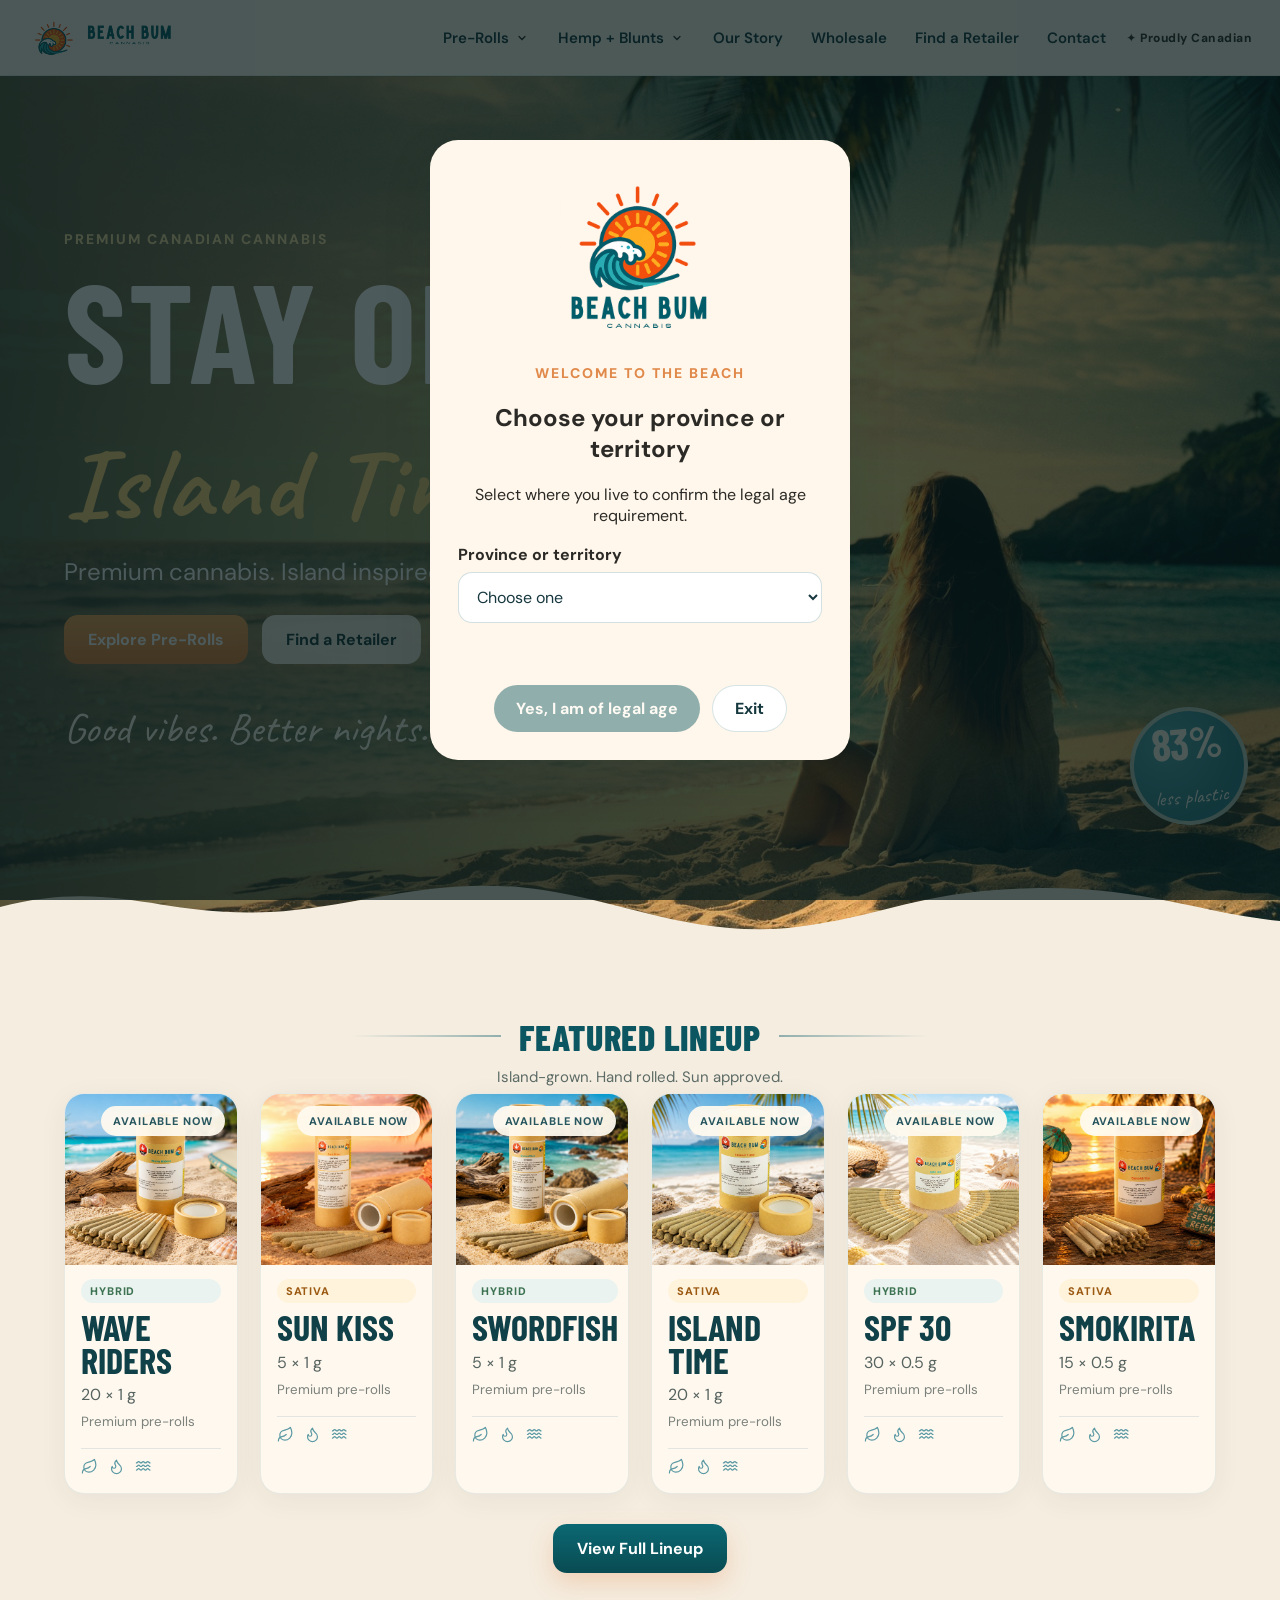
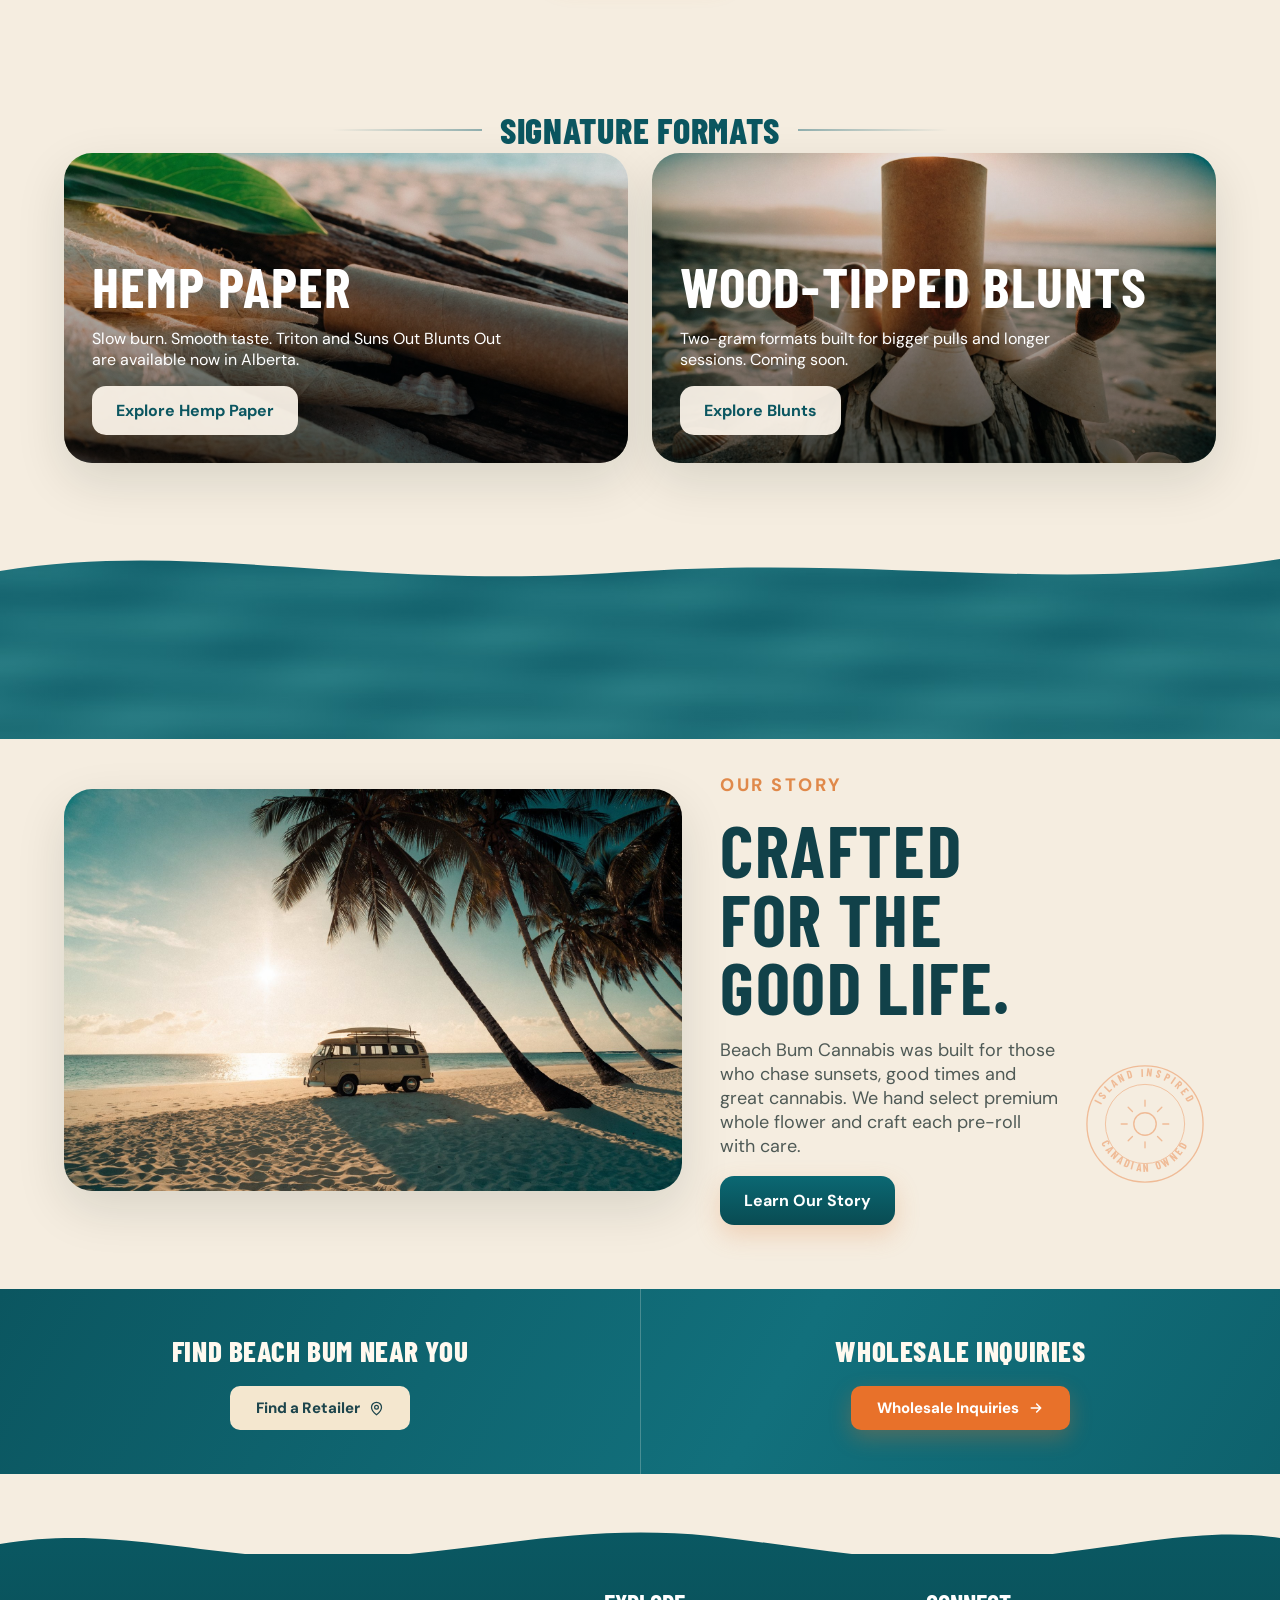
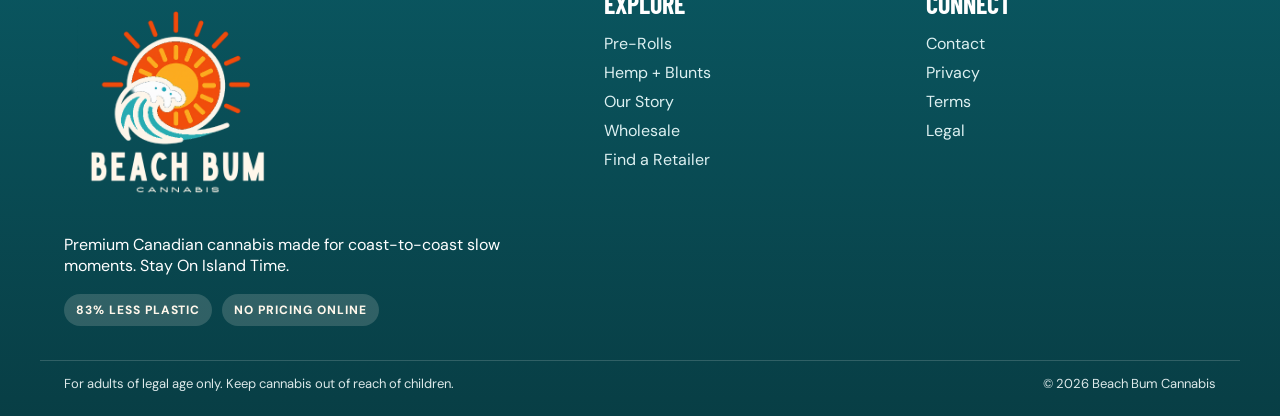
==== index.html @ 2208212b "Add files via upload" ====
<!doctype html><html lang="en"><head><title>Beach Bum Cannabis | Stay On Island Time</title><meta name="description" content="Beach Bum Cannabis — premium Canadian pre-rolls available in Alberta, with Saskatchewan and Manitoba coming soon."><meta charset="utf-8"><meta name="viewport" content="width=device-width, initial-scale=1"><meta name="theme-color" content="#0B5660"><link rel="preconnect" href="https://fonts.googleapis.com"><link rel="preconnect" href="https://fonts.gstatic.com" crossorigin><link href="https://fonts.googleapis.com/css2?family=Barlow+Condensed:wght@600;700;800&family=DM+Sans:wght@400;500;700&family=Caveat:wght@600;700&display=swap" rel="stylesheet"><link rel="stylesheet" href="assets/styles.css"><script defer src="assets/site.js"></script></head><body class="home"><div class="age-gate" hidden role="dialog" aria-modal="true" aria-labelledby="age-title">
  <div class="age-card">
    <img src="assets/images/logo.png" alt="Beach Bum Cannabis">
    <p class="eyebrow orange">Welcome to the beach</p>
    <h2 id="age-title">Choose your province or territory</h2>
    <p id="age-support">Select where you live to confirm the legal age requirement.</p>
    <label class="age-select-label" for="age-province">Province or territory</label>
    <select id="age-province" class="age-select">
      <option value="">Choose one</option>
      <option>Alberta</option><option>British Columbia</option><option>Manitoba</option><option>New Brunswick</option><option>Newfoundland and Labrador</option><option>Northwest Territories</option><option>Nova Scotia</option><option>Nunavut</option><option>Ontario</option><option>Prince Edward Island</option><option>Quebec</option><option>Saskatchewan</option><option>Yukon</option>
    </select>
    <p class="age-minimum" id="age-minimum" aria-live="polite"></p>
    <div class="age-actions"><button id="age-confirm" disabled>Yes, I am of legal age</button><button class="ghost" data-age-exit>Exit</button></div>
  </div>
</div><header class="site-header">
  <a class="brand" href="index.html" aria-label="Beach Bum Cannabis home"><img src="assets/images/logo-horizontal.png" alt="Beach Bum Cannabis"></a>
  <nav id="site-nav"><div class="nav-item"><a href="products.html">Pre-Rolls</a><button class="nav-caret" type="button" aria-label="Show pre-roll categories" aria-expanded="false"><svg viewBox="0 0 24 24" fill="none" stroke="currentColor" stroke-width="2.6" stroke-linecap="round" aria-hidden="true"><path d="M6 9l6 6 6-6"/></svg></button><div class="subnav"><a href="products.html">All Pre-Rolls</a><a href="products.html?filter=sativa">Sativa</a><a href="products.html?filter=indica">Indica</a><a href="products.html?filter=hybrid">Hybrid</a></div></div><div class="nav-item"><a href="formats.html">Hemp + Blunts</a><button class="nav-caret" type="button" aria-label="Show format types" aria-expanded="false"><svg viewBox="0 0 24 24" fill="none" stroke="currentColor" stroke-width="2.6" stroke-linecap="round" aria-hidden="true"><path d="M6 9l6 6 6-6"/></svg></button><div class="subnav"><a href="formats.html#hemp-paper">Hemp Paper<small>Slow, even burn</small></a><a href="formats.html#wood-tip">Blunts &amp; Wood-Tipped<small>2 g formats</small></a></div></div><a href="about.html">Our Story</a><a href="wholesale.html">Wholesale</a><a href="retailers.html">Find a Retailer</a><a href="contact.html">Contact</a></nav>
  <span class="header-proud">✦ Proudly Canadian</span><button class="menu" aria-label="Open menu" aria-expanded="false">Menu</button>
</header><main><svg width="0" height="0" style="position:absolute" aria-hidden="true" focusable="false"><defs><symbol id="i-leaf" viewBox="0 0 24 24" fill="none" stroke="currentColor" stroke-width="1.7" stroke-linecap="round" stroke-linejoin="round"><path d="M11 20A7 7 0 0 1 9.8 6.1C15.5 5 17 4.48 19 2c1 2 2 4.18 2 8 0 5.5-4.78 10-10 10Z"/><path d="M2 21c0-3 1.85-5.36 5.08-6C9.5 14.52 12 13 13 12"/></symbol><symbol id="i-flame" viewBox="0 0 24 24" fill="none" stroke="currentColor" stroke-width="1.7" stroke-linecap="round" stroke-linejoin="round"><path d="M8.5 14.5A2.5 2.5 0 0 0 11 12c0-1.38-.5-2-1-3-1.07-2.14-.22-4.05 2-6 .5 2.5 2 4.9 4 6.5 2 1.6 3 3.5 3 5.5a7 7 0 1 1-14 0c0-1.15.43-2.29 1-3a2.5 2.5 0 0 0 2.5 2.5Z"/></symbol><symbol id="i-wave" viewBox="0 0 24 24" fill="none" stroke="currentColor" stroke-width="1.7" stroke-linecap="round" stroke-linejoin="round"><path d="M2 12c1.6 0 1.6-2 3.2-2s1.6 2 3.2 2 1.6-2 3.2-2 1.6 2 3.2 2 1.6-2 3.2-2 1.6 2 3.2 2"/><path d="M2 17c1.6 0 1.6-2 3.2-2s1.6 2 3.2 2 1.6-2 3.2-2 1.6 2 3.2 2 1.6-2 3.2-2 1.6 2 3.2 2"/><path d="M2 7c1.6 0 1.6-2 3.2-2s1.6 2 3.2 2 1.6-2 3.2-2 1.6 2 3.2 2 1.6-2 3.2-2 1.6 2 3.2 2"/></symbol><symbol id="i-pin" viewBox="0 0 24 24" fill="none" stroke="currentColor" stroke-width="2" stroke-linecap="round" stroke-linejoin="round"><path d="M20 10c0 6-8 12-8 12s-8-6-8-12a8 8 0 0 1 16 0Z"/><circle cx="12" cy="10" r="3"/></symbol><symbol id="i-arrow" viewBox="0 0 24 24" fill="none" stroke="currentColor" stroke-width="2.4" stroke-linecap="round" stroke-linejoin="round"><path d="M5 12h14M13 6l6 6-6 6"/></symbol><symbol id="i-alberta" viewBox="0 0 24 24" fill="none" stroke="currentColor" stroke-width="1.7" stroke-linejoin="round"><path d="M7.4 2.6h9.2v18.8H5.4V6.8z"/></symbol></defs></svg>
<section class="hero exact-hero"><div class="hero-media"><img src="assets/images/hero-beach.jpg" alt="Beach Bum Cannabis — golden hour on the coast" width="2200" height="1257"><video class="hero-video" playsinline muted loop preload="auto" poster="assets/images/hero-beach.jpg" aria-hidden="true" tabindex="-1"><source src="assets/video/hero-loop.mp4" type="video/mp4"></video><div class="wave-motion"></div></div><div class="hero-overlay"></div><div class="hero-content reveal"><p class="eyebrow">Premium Canadian Cannabis</p><h1>STAY ON<br><span>Island Time</span></h1><p class="hero-sub">Premium cannabis. Island inspired.</p><div class="hero-actions"><a class="button" href="products.html">Explore Pre-Rolls</a><a class="button ghost-light" href="retailers.html">Find a Retailer</a></div><p class="hero-script">Good vibes. Better nights.</p></div><div class="sticker-badge hero-badge"><strong>83%</strong><span>less plastic</span></div><div class="wave-divider"></div></section>

<section class="rule-head reveal"><div class="rule-line"><h2>Featured Lineup</h2></div><p>Island-grown. Hand rolled. Sun approved.</p></section>
<section class="showcase-grid six-up"><article class="product-card reveal" data-type="hybrid" data-status="live" data-series="pre-rolls"><a href="product.html?id=wave-riders"><div class="card-image"><img src="assets/images/wave-riders.jpg" alt="Wave Riders Beach Bum Cannabis" loading="lazy" width="1200" height="900"><span class="status-chip live">Available now</span></div><div class="card-copy"><span class="type hybrid">Hybrid</span><h3>Wave Riders</h3><p>20 × 1 g</p><small>Premium pre-rolls</small><div class="picons" aria-hidden="true"><svg><use href="#i-leaf"/></svg><svg><use href="#i-flame"/></svg><svg><use href="#i-wave"/></svg></div></div></a></article><article class="product-card reveal" data-type="sativa" data-status="live" data-series="pre-rolls"><a href="product.html?id=sun-kiss"><div class="card-image"><img src="assets/images/sun-kiss.jpg" alt="Sun Kiss Beach Bum Cannabis" loading="lazy" width="1200" height="900"><span class="status-chip live">Available now</span></div><div class="card-copy"><span class="type sativa">Sativa</span><h3>Sun Kiss</h3><p>5 × 1 g</p><small>Premium pre-rolls</small><div class="picons" aria-hidden="true"><svg><use href="#i-leaf"/></svg><svg><use href="#i-flame"/></svg><svg><use href="#i-wave"/></svg></div></div></a></article><article class="product-card reveal" data-type="hybrid" data-status="live" data-series="pre-rolls"><a href="product.html?id=swordfish"><div class="card-image"><img src="assets/images/swordfish.jpg" alt="Swordfish Beach Bum Cannabis" loading="lazy" width="1200" height="900"><span class="status-chip live">Available now</span></div><div class="card-copy"><span class="type hybrid">Hybrid</span><h3>Swordfish</h3><p>5 × 1 g</p><small>Premium pre-rolls</small><div class="picons" aria-hidden="true"><svg><use href="#i-leaf"/></svg><svg><use href="#i-flame"/></svg><svg><use href="#i-wave"/></svg></div></div></a></article><article class="product-card reveal" data-type="sativa" data-status="live" data-series="pre-rolls"><a href="product.html?id=island-time"><div class="card-image"><img src="assets/images/island-time.jpg" alt="Island Time Beach Bum Cannabis" loading="lazy" width="1200" height="900"><span class="status-chip live">Available now</span></div><div class="card-copy"><span class="type sativa">Sativa</span><h3>Island Time</h3><p>20 × 1 g</p><small>Premium pre-rolls</small><div class="picons" aria-hidden="true"><svg><use href="#i-leaf"/></svg><svg><use href="#i-flame"/></svg><svg><use href="#i-wave"/></svg></div></div></a></article><article class="product-card reveal" data-type="hybrid" data-status="live" data-series="pre-rolls"><a href="product.html?id=spf-30"><div class="card-image"><img src="assets/images/spf-30.jpg" alt="SPF 30 Beach Bum Cannabis" loading="lazy" width="1200" height="900"><span class="status-chip live">Available now</span></div><div class="card-copy"><span class="type hybrid">Hybrid</span><h3>SPF 30</h3><p>30 × 0.5 g</p><small>Premium pre-rolls</small><div class="picons" aria-hidden="true"><svg><use href="#i-leaf"/></svg><svg><use href="#i-flame"/></svg><svg><use href="#i-wave"/></svg></div></div></a></article><article class="product-card reveal" data-type="sativa" data-status="live" data-series="pre-rolls"><a href="product.html?id=smokirita"><div class="card-image"><img src="assets/images/smokirita.jpg" alt="Smokirita Beach Bum Cannabis" loading="lazy" width="1200" height="900"><span class="status-chip live">Available now</span></div><div class="card-copy"><span class="type sativa">Sativa</span><h3>Smokirita</h3><p>15 × 0.5 g</p><small>Premium pre-rolls</small><div class="picons" aria-hidden="true"><svg><use href="#i-leaf"/></svg><svg><use href="#i-flame"/></svg><svg><use href="#i-wave"/></svg></div></div></a></article></section><div class="center-cta reveal"><a class="button dark" href="products.html">View Full Lineup</a></div>
<section class="section formats-overview reveal"><div class="rule-head reveal"><div class="rule-line"><h2>Signature Formats</h2></div></div><div class="format-grid"><article class="format-panel water"><div class="panel-copy"><h3>Hemp Paper</h3><p>Slow burn. Smooth taste. Triton and Suns Out Blunts Out are available now in Alberta.</p><a class="button alt" href="formats.html#hemp-paper">Explore Hemp Paper</a></div></article><article class="format-panel sunset"><div class="panel-copy"><h3>Wood-Tipped Blunts</h3><p>Two-gram formats built for bigger pulls and longer sessions. Coming soon.</p><a class="button alt" href="formats.html#wood-tip">Explore Blunts</a></div></article></div></section>
<section class="availability-strip"><div class="inner reveal"><div><span class="aicon"><svg><use href="#i-alberta"/></svg></span><div><small>Now available in</small><h3>Alberta</h3><p>Find us at licensed retailers across the province.</p></div></div><div><span class="aicon"><svg><use href="#i-leaf"/></svg></span><div><small>Coming soon to</small><h3>Saskatchewan</h3><p>Good things are on the horizon.</p></div></div><div><span class="aicon"><svg><use href="#i-leaf"/></svg></span><div><small>Coming soon to</small><h3>Manitoba</h3><p>Good things are on the horizon.</p></div></div></div></section>
<section class="story-split reveal"><div class="story-image"><img src="assets/images/story-van.jpg" alt="Beach Bum camper van parked on the sand" loading="lazy" width="1800" height="1170"></div><div class="story-copy"><p class="eyebrow orange">Our Story</p><h2>Crafted for the good life.</h2><p>Beach Bum Cannabis was built for those who chase sunsets, good times and great cannabis. We hand select premium whole flower and craft each pre-roll with care.</p><div class="seal" aria-hidden="true"><svg viewBox="0 0 200 200" xmlns="http://www.w3.org/2000/svg" fill="none"><defs><path id="sealTop" d="M100,100 m-72,0 a72,72 0 0,1 144,0"/><path id="sealBot" d="M100,100 m-72,0 a72,72 0 0,0 144,0"/></defs><circle cx="100" cy="100" r="88" stroke="#e8712a" stroke-width="2"/><circle cx="100" cy="100" r="60" stroke="#e8712a" stroke-width="1.3"/><text fill="#e8712a" font-family="Barlow Condensed, sans-serif" font-size="17" font-weight="700" letter-spacing="4.2"><textPath href="#sealTop" startOffset="50%" text-anchor="middle">ISLAND INSPIRED</textPath></text><text fill="#e8712a" font-family="Barlow Condensed, sans-serif" font-size="17" font-weight="700" letter-spacing="4.2"><textPath href="#sealBot" startOffset="50%" text-anchor="middle">CANADIAN OWNED</textPath></text><g transform="translate(100,100)" stroke="#e8712a" stroke-width="2.1" stroke-linecap="round"><circle r="17" fill="none"/><path d="M-27,0 h-9 M27,0 h9 M0,-27 v-9 M0,27 v9 M-19,-19 l-6.5,-6.5 M19,19 l6.5,6.5 M19,-19 l6.5,-6.5 M-19,19 l-6.5,6.5"/></g></svg></div><a class="button dark" href="about.html">Learn Our Story</a></div></section>
<section class="cta-band reveal"><div><h2>Find Beach Bum Near You</h2><a class="btn-cream" href="retailers.html">Find a Retailer <svg width="15" height="15" aria-hidden="true"><use href="#i-pin"/></svg></a></div><div><h2>Wholesale Inquiries</h2><a class="btn-orange" href="wholesale.html">Wholesale Inquiries <svg width="16" height="16" aria-hidden="true"><use href="#i-arrow"/></svg></a></div></section>
</main><footer><div class="footer-wave"></div><div class="footer-inner"><div class="footer-brand"><img src="assets/images/logo-light.png" alt="Beach Bum Cannabis"><p>Premium Canadian cannabis made for coast-to-coast slow moments. Stay On Island Time.</p><div class="mini-badges"><span class="mini-badge">83% less plastic</span><span class="mini-badge">No pricing online</span></div></div><div><h4>Explore</h4><a href="products.html">Pre-Rolls</a><a href="formats.html">Hemp + Blunts</a><a href="about.html">Our Story</a><a href="wholesale.html">Wholesale</a><a href="retailers.html">Find a Retailer</a></div><div><h4>Connect</h4><a href="contact.html">Contact</a><a href="privacy.html">Privacy</a><a href="terms.html">Terms</a><a href="legal.html">Legal</a></div></div><div class="legal"><span>For adults of legal age only. Keep cannabis out of reach of children.</span><span>© 2026 Beach Bum Cannabis</span></div></footer></body></html>
---- assets/styles.css ----
:root{--sand:#E6D9BF;--bone:#F2E8D5;--sea:#5F9EA6;--deep:#3D7B85;--teal:#0B5660;--ink:#2B2A26;--orange:#E0894A;--gold:#F6C86A;--white:#fff;--shadow:0 18px 50px rgba(20,31,28,.12);--radius:24px;--max:1200px}
*{box-sizing:border-box}html{scroll-behavior:smooth}body{margin:0;font-family:'DM Sans',system-ui,sans-serif;color:var(--ink);background:linear-gradient(180deg,#f8f4eb 0,#f2ebde 100%)}img{max-width:100%;display:block}a{text-decoration:none;color:inherit}button{font:inherit;cursor:pointer}
.topbar{background:#f3bd45;color:#214047;font-size:12px;padding:9px 18px;display:flex;justify-content:center;gap:8px;font-weight:700;letter-spacing:.06em;text-transform:uppercase}.topbar-right{margin-left:auto;opacity:.9}.site-header{position:sticky;top:0;z-index:30;background:rgba(255,251,242,.92);backdrop-filter:blur(10px);display:flex;align-items:center;justify-content:space-between;padding:16px 26px;border-bottom:1px solid rgba(61,123,133,.12)}.brand img{width:210px}.site-header nav{display:flex;gap:28px;align-items:center}.site-header nav a{font-weight:600;font-size:15px;color:#143840}.site-header nav a.active,.site-header nav a:hover{color:var(--deep)}.menu{display:none;border:1px solid rgba(61,123,133,.18);background:#fff;padding:10px 14px;border-radius:999px}.button{display:inline-flex;align-items:center;justify-content:center;gap:8px;padding:14px 24px;border-radius:14px;background:linear-gradient(180deg,#f2a152,#de7e38);color:#fff;font-weight:700;box-shadow:0 10px 24px rgba(224,137,74,.28)}.button.dark{background:linear-gradient(180deg,#0b6873,#094b52)}.button.alt{background:rgba(255,248,237,.92);color:var(--teal);box-shadow:none}.button.ghost-light{background:rgba(255,250,240,.86);color:#17383f}.button.ghost-dark{background:transparent;border:1px solid rgba(11,86,96,.25);color:var(--teal);box-shadow:none}.section,.catalog-wrap{max-width:var(--max);margin:0 auto;padding:72px 24px}.section-header{display:flex;flex-direction:column;gap:8px;margin-bottom:28px}.section-header.center{text-align:center;align-items:center}.section h2,.catalog-title,.product-info h1,.page-hero h1,.hero h1,.story-copy h2,.format-panel h3,.retailer-cta h2{font-family:'Barlow Condensed',sans-serif;letter-spacing:.02em;line-height:.95;text-transform:uppercase}.hero{position:relative;min-height:760px;overflow:hidden}.hero-media,.hero-media img,.hero-media video{position:absolute;inset:0;width:100%;height:100%;object-fit:cover}.hero-media::after{content:"";position:absolute;inset:0;background:linear-gradient(90deg,rgba(13,23,24,.70) 0%,rgba(13,23,24,.36) 35%,rgba(13,23,24,.08) 66%,rgba(13,23,24,.05) 100%)}.wave-motion{position:absolute;inset:auto 0 0;height:45%;background:radial-gradient(ellipse at 20% 15%,rgba(255,255,255,.18) 0,rgba(255,255,255,0) 55%),linear-gradient(180deg,rgba(255,255,255,0) 0,rgba(82,163,173,.22) 100%);mix-blend-mode:screen;opacity:.65;animation:seaShift 12s ease-in-out infinite alternate}@keyframes seaShift{0%{transform:translateX(-2%) translateY(0)}100%{transform:translateX(2%) translateY(8px)}}.hero-overlay{position:absolute;inset:0;background:radial-gradient(circle at 84% 23%,rgba(246,200,106,.28),transparent 22%)}.hero-content{position:relative;z-index:2;max-width:var(--max);margin:0 auto;padding:140px 24px 160px;color:#fff}.eyebrow{color:#f6dd9d;text-transform:uppercase;font-weight:800;font-size:14px;letter-spacing:.14em}.eyebrow.orange{color:var(--orange)}.hero h1{font-size:clamp(68px,12vw,140px);margin:14px 0 6px}.hero h1 span{font-family:'Caveat',cursive;text-transform:none;color:#ffd37a;font-size:.72em;display:inline-block;margin-top:8px}.hero-sub{font-size:24px;max-width:580px}.hero-actions,.cta-buttons{display:flex;gap:14px;flex-wrap:wrap;margin-top:28px}.hero-script{font-family:'Caveat',cursive;font-size:42px;color:#fff8ea;margin-top:38px}.wave-divider{position:absolute;left:0;right:0;bottom:-1px;height:120px;background:var(--bone);-webkit-mask-image:url("data:image/svg+xml,%3Csvg%20xmlns%3D%27http%3A%2F%2Fwww.w3.org%2F2000%2Fsvg%27%20viewBox%3D%270%200%201440%20120%27%20preserveAspectRatio%3D%27none%27%3E%3Cpath%20d%3D%27M0%2C69%20C127%2C40%20182%2C80%20304%2C74%20C405%2C69%20491%2C36%20611%2C52%20C703%2C64%20788%2C101%20896%2C89%20C986%2C79%201026%2C58%201120%2C52%20C1271%2C42%201338%2C74%201440%2C83%20L1440%2C120%20L0%2C120%20Z%27%20fill%3D%27%23fff%27%2F%3E%3C%2Fsvg%3E");mask-image:url("data:image/svg+xml,%3Csvg%20xmlns%3D%27http%3A%2F%2Fwww.w3.org%2F2000%2Fsvg%27%20viewBox%3D%270%200%201440%20120%27%20preserveAspectRatio%3D%27none%27%3E%3Cpath%20d%3D%27M0%2C69%20C127%2C40%20182%2C80%20304%2C74%20C405%2C69%20491%2C36%20611%2C52%20C703%2C64%20788%2C101%20896%2C89%20C986%2C79%201026%2C58%201120%2C52%20C1271%2C42%201338%2C74%201440%2C83%20L1440%2C120%20L0%2C120%20Z%27%20fill%3D%27%23fff%27%2F%3E%3C%2Fsvg%3E");-webkit-mask-size:100% 100%;mask-size:100% 100%;-webkit-mask-repeat:no-repeat;mask-repeat:no-repeat}.sticker-badge{position:absolute;display:grid;place-items:center;width:118px;height:118px;border-radius:50%;background:radial-gradient(circle at 30% 30%,#4fa7b1 0,#2d7f8b 72%);color:#fbf7ef;border:4px solid rgba(255,240,214,.65);box-shadow:var(--shadow);text-align:center;rotate:-5deg}.sticker-badge strong{font-size:44px;line-height:.85;font-family:'Barlow Condensed',sans-serif}.sticker-badge span{font-size:20px;font-family:'Caveat',cursive}.hero-badge{right:32px;bottom:132px}.sticker-badge.small{right:24px;bottom:24px;scale:.88}.sticker-badge.side{position:static;margin-top:18px;scale:.82}
.marquee{overflow:hidden;background:linear-gradient(180deg,#135f68,#094952);color:#fff;padding:12px 0}.marquee div{white-space:nowrap;display:inline-block;padding-left:100%;animation:marquee 28s linear infinite;font-weight:800;letter-spacing:.08em;text-transform:uppercase;font-size:13px}@keyframes marquee{to{transform:translateX(-100%)}}
.intro{text-align:center}.intro h2,.catalog-title,.retailer-cta h2,.section h2{font-size:clamp(44px,5vw,74px);margin:0;color:#114149}.intro p{max-width:760px;margin:18px auto 0;font-size:18px;color:#4e5b57}
.showcase-grid,.product-grid{max-width:var(--max);margin:0 auto;padding:0 24px;display:grid;grid-template-columns:repeat(3,1fr);gap:22px}.showcase-grid.six-up{grid-template-columns:repeat(6,1fr)}.product-card{background:#fff8ef;border:1px solid rgba(61,123,133,.12);border-radius:20px;overflow:hidden;box-shadow:0 6px 28px rgba(31,48,50,.06);transition:transform .35s ease, box-shadow .35s ease}.product-card:hover{transform:translateY(-6px);box-shadow:var(--shadow)}.card-image{position:relative;aspect-ratio:5/5;overflow:hidden}.card-image img,.coming-card-art{width:100%;height:100%;object-fit:cover;background:linear-gradient(180deg,#8bc4cc,#e8d8ba)}.coming-card-art{display:grid;place-items:center;color:#fff;font-family:'Barlow Condensed',sans-serif;font-size:36px;letter-spacing:.03em;background:linear-gradient(180deg,#5f9ea6 0,#e6d9bf 100%)}.status-chip{position:absolute;top:12px;right:12px;background:rgba(255,250,240,.94);color:#295760;border-radius:999px;padding:8px 12px;font-size:11px;font-weight:800;text-transform:uppercase;letter-spacing:.08em}.status-chip.coming-soon{background:rgba(43,42,38,.82);color:#fff}.card-copy{padding:14px 16px 18px;display:grid;gap:8px}.type{display:inline-flex;border-radius:999px;background:#edf7f8;color:#295760;padding:5px 9px;font-size:11px;font-weight:800;text-transform:uppercase;letter-spacing:.08em}.type.sativa{background:#fff3db;color:#9c5a13}.type.indica{background:#eef0f7;color:#575981}.type.hybrid{background:#eaf3ef;color:#3d7252}.card-copy h3{margin:0;font-family:'Barlow Condensed',sans-serif;font-size:36px;line-height:.9;text-transform:uppercase;color:#104048}.card-copy p{margin:0;color:#56635f}.card-copy small{color:#7a827b}.text-link{color:var(--deep);font-weight:800}
.center-cta{text-align:center;padding:30px 24px 10px}.formats-overview .format-grid{display:grid;grid-template-columns:repeat(2,1fr);gap:24px}.format-panel,.feature-banner{position:relative;min-height:310px;border-radius:28px;overflow:hidden;display:flex;align-items:end;padding:28px;box-shadow:var(--shadow)}.format-panel::before,.feature-banner::before,.page-hero-bg::before{content:"";position:absolute;inset:0;background-size:cover;background-position:center;z-index:0;animation:drift 12s ease-in-out infinite alternate}@keyframes drift{from{transform:scale(1.02) translateX(-1%)}to{transform:scale(1.08) translateX(1%)}}.format-panel::after,.feature-banner::after,.page-hero-bg::after{content:"";position:absolute;inset:0;background:linear-gradient(180deg,rgba(0,0,0,.08),rgba(0,0,0,.56));z-index:0}.format-panel .panel-copy,.feature-banner>div,.page-hero-copy{position:relative;z-index:1;color:#fff}.format-panel.water::before{background-image:url('images/format-hemp.jpg')}.format-panel.sunset::before{background-image:url('images/format-blunt.jpg')}.feature-banner.sea::before{background-image:url('images/format-hemp.jpg')}.feature-banner.ember::before{background-image:url('images/format-blunt.jpg')}.format-panel h3,.feature-banner h3{font-size:56px;margin:0 0 8px}.format-panel p,.feature-banner p{max-width:430px}
.availability-strip{margin:64px auto 0;max-width:100%;padding:34px 24px;background:linear-gradient(180deg,#4e9ca5,#2c7881);color:#fff;display:grid;grid-template-columns:repeat(3,1fr);gap:24px;border-top-left-radius:28px;border-top-right-radius:28px}.availability-strip>div{max-width:var(--max);width:100%;margin:0 auto}.availability-strip h3{font-family:'Barlow Condensed',sans-serif;text-transform:uppercase;letter-spacing:.02em;margin:4px 0;font-size:54px}.availability-strip small{text-transform:uppercase;letter-spacing:.12em;font-weight:800;opacity:.9}.story-split{max-width:var(--max);margin:0 auto;padding:0 24px 70px;display:grid;grid-template-columns:1.1fr .9fr;gap:28px;align-items:center}.story-image img{width:100%;border-radius:28px;box-shadow:var(--shadow)}.story-copy{padding:8px 10px}.story-copy h2{font-size:72px;margin:8px 0;color:#114149}.story-copy p{font-size:18px;color:#4f5a56}.inline-seal{display:inline-block;margin:10px 0 20px;padding:10px 16px;border:1px solid rgba(11,86,96,.15);border-radius:999px;color:#0b5660;background:#fffbf4;font-weight:700}
.retailer-cta{max-width:var(--max);margin:0 auto 54px;padding:0 24px 30px;display:flex;justify-content:space-between;align-items:end;gap:30px}.retailer-cta h2{font-size:62px;margin:6px 0;color:#104048}.retailer-cta p{font-size:18px}
.page-hero{position:relative;min-height:320px;padding:120px 24px 80px;overflow:hidden}.page-hero-copy{position:relative;z-index:1;max-width:var(--max);margin:0 auto;color:#fff}.page-hero h1{font-size:clamp(70px,11vw,128px);margin:0}.page-hero p{font-size:22px;max-width:680px}.page-hero-bg{position:absolute;inset:0;background:linear-gradient(180deg,#336f78,#0f4b53)}.page-hero-bg::before{background-image:url('images/hero-sunset.jpg')}.page-hero-bg.about::before{background-image:url('images/about-beach.jpg')}.page-hero-bg.contact::before{background-image:url('images/contact-sunset.jpg')}.wave-top::after{content:"";position:absolute;left:0;right:0;bottom:-1px;height:76px;background:var(--bone);-webkit-mask-image:url("data:image/svg+xml,%3Csvg%20xmlns%3D%27http%3A%2F%2Fwww.w3.org%2F2000%2Fsvg%27%20viewBox%3D%270%200%201440%2076%27%20preserveAspectRatio%3D%27none%27%3E%3Cpath%20d%3D%27M0%2C34%20C193%2C0%20248%2C77%20444%2C61%20C577%2C50%20613%2C10%20817%2C24%20C1033%2C38%201112%2C78%201440%2C46%20L1440%2C76%20L0%2C76%20Z%27%20fill%3D%27%23fff%27%2F%3E%3C%2Fsvg%3E");mask-image:url("data:image/svg+xml,%3Csvg%20xmlns%3D%27http%3A%2F%2Fwww.w3.org%2F2000%2Fsvg%27%20viewBox%3D%270%200%201440%2076%27%20preserveAspectRatio%3D%27none%27%3E%3Cpath%20d%3D%27M0%2C34%20C193%2C0%20248%2C77%20444%2C61%20C577%2C50%20613%2C10%20817%2C24%20C1033%2C38%201112%2C78%201440%2C46%20L1440%2C76%20L0%2C76%20Z%27%20fill%3D%27%23fff%27%2F%3E%3C%2Fsvg%3E");-webkit-mask-size:100% 100%;mask-size:100% 100%;-webkit-mask-repeat:no-repeat;mask-repeat:no-repeat}
.filter-toolbar{max-width:var(--max);margin:0 auto 24px;padding:18px 24px 0}.filters{display:flex;flex-wrap:wrap;gap:10px}.filters button{border:1px solid rgba(11,86,96,.16);background:#fff8ef;padding:11px 16px;border-radius:999px;font-weight:700;color:#2c4d51}.filters button.active{background:#0b5660;color:#fff}.catalog-title{text-align:center;font-size:56px;color:#114149;margin:22px auto 30px}.feature-banner-grid{display:grid;grid-template-columns:repeat(2,1fr);gap:22px}.coming-grid .product-card{opacity:.96}
.product-detail{display:grid;grid-template-columns:1.05fr .95fr;gap:44px;align-items:start}.gallery-shell{border-radius:28px;overflow:hidden;background:#fff6ea;box-shadow:var(--shadow)}.gallery-shell img{width:100%;height:auto}.back{display:inline-block;margin-bottom:10px;color:#0b5660;font-weight:700}.status-line{display:block;color:#295760;font-weight:700;margin-bottom:12px}.product-info h1{font-size:74px;margin:6px 0 4px;color:#114149}.pack{font-size:30px;font-family:'Barlow Condensed',sans-serif;color:#49615f;margin:0 0 16px}.lead{font-size:20px;line-height:1.6;color:#4b5755}.fact-grid{display:grid;grid-template-columns:repeat(2,1fr);gap:14px;margin:28px 0}.fact-grid>div{background:#fff9ef;border:1px solid rgba(11,86,96,.1);padding:18px;border-radius:18px}.fact-grid strong{display:block;color:#114149}.fact-grid span{color:#59625e}.retailer-box,.soft-card,.province-card,.icon-card,.contact-panel,.legal-page,.site-form{background:#fff9ef;border:1px solid rgba(11,86,96,.09);border-radius:24px;box-shadow:0 8px 26px rgba(31,48,50,.06)}.retailer-box{padding:24px;margin-top:20px}.related .compact{padding:0}.split-format,.story-columns,.contact-split,.contact-grid,.province-grid,.icon-facts{display:grid;gap:24px}.split-format{grid-template-columns:1fr 1fr;align-items:start}.split-format.reverse .panel-copy{order:2}.format-listing{display:grid;gap:14px}.format-item{padding:22px;background:#fff9ef;border-radius:22px;border:1px solid rgba(11,86,96,.09)}.format-item h3{margin:10px 0 6px;font-family:'Barlow Condensed',sans-serif;font-size:42px;text-transform:uppercase;color:#114149}.story-columns{grid-template-columns:1fr .9fr;align-items:start}.soft-card{padding:28px}.icon-facts{grid-template-columns:repeat(4,1fr)}.icon-card{padding:24px}.icon-card h3{margin:0 0 8px;font-family:'Barlow Condensed',sans-serif;font-size:38px;color:#114149}.contact-split{grid-template-columns:.8fr 1fr;align-items:center}.province-grid{grid-template-columns:repeat(3,1fr)}.province-card{padding:28px}.province-card h2{font-family:'Barlow Condensed',sans-serif;font-size:56px;color:#114149;margin:0 0 8px}.contact-grid{grid-template-columns:1fr .9fr}.site-form{display:grid;gap:14px;padding:24px}.site-form input,.site-form textarea{width:100%;padding:14px 15px;border:1px solid rgba(11,86,96,.16);background:#fff;border-radius:14px;font:inherit}.site-form textarea{min-height:140px;resize:vertical}.contact-panel{padding:24px}.contact-list{list-style:none;padding:0;margin:0;display:grid;gap:16px}.contact-list li{display:grid;gap:2px}
.mini-badges{display:flex;gap:10px;flex-wrap:wrap;margin-top:18px}.mini-badge{display:inline-flex;padding:8px 12px;border-radius:999px;background:rgba(246,200,106,.18);color:#0b5660;font-weight:800;font-size:12px;text-transform:uppercase;letter-spacing:.08em}
footer{margin-top:40px;background:linear-gradient(180deg,#0a5963,#083e45);color:#fff;position:relative}.footer-wave{height:40px;background:var(--bone);-webkit-mask-image:url("data:image/svg+xml,%3Csvg%20xmlns%3D%27http%3A%2F%2Fwww.w3.org%2F2000%2Fsvg%27%20viewBox%3D%270%200%201440%2040%27%20preserveAspectRatio%3D%27none%27%3E%3Cpath%20d%3D%27M0%2C30%20C149%2C8%20250%2C55%20435%2C42%20C564%2C33%20661%2C10%20799%2C22%20C915%2C33%201029%2C57%201175%2C41%20C1296%2C28%201360%2C14%201440%2C24%20L1440%2C0%20L0%2C0%20Z%27%20fill%3D%27%23fff%27%2F%3E%3C%2Fsvg%3E");mask-image:url("data:image/svg+xml,%3Csvg%20xmlns%3D%27http%3A%2F%2Fwww.w3.org%2F2000%2Fsvg%27%20viewBox%3D%270%200%201440%2040%27%20preserveAspectRatio%3D%27none%27%3E%3Cpath%20d%3D%27M0%2C30%20C149%2C8%20250%2C55%20435%2C42%20C564%2C33%20661%2C10%20799%2C22%20C915%2C33%201029%2C57%201175%2C41%20C1296%2C28%201360%2C14%201440%2C24%20L1440%2C0%20L0%2C0%20Z%27%20fill%3D%27%23fff%27%2F%3E%3C%2Fsvg%3E");-webkit-mask-size:100% 100%;mask-size:100% 100%;-webkit-mask-repeat:no-repeat;mask-repeat:no-repeat}.footer-inner{max-width:var(--max);margin:0 auto;padding:34px 24px;display:grid;grid-template-columns:1.4fr .8fr .8fr;gap:32px}.footer-brand img{width:230px;margin-bottom:14px}footer h4{margin:0 0 10px;font-family:'Barlow Condensed',sans-serif;font-size:26px;text-transform:uppercase}footer a{display:block;color:#ddf0f1;padding:4px 0}.legal{border-top:1px solid rgba(255,255,255,.16);padding:14px 24px 24px;max-width:var(--max);margin:0 auto;display:flex;justify-content:space-between;gap:16px;font-size:13px;color:#dce8e9}
.reveal{opacity:0;transform:translateY(26px);transition:opacity .8s cubic-bezier(.22,1,.36,1), transform .8s cubic-bezier(.22,1,.36,1)}.reveal.in{opacity:1;transform:none}
.age-gate{position:fixed;inset:0;background:rgba(8,27,29,.72);display:grid;place-items:center;z-index:80;padding:24px}.age-card{max-width:420px;background:#fff7eb;border-radius:28px;padding:28px;box-shadow:var(--shadow);text-align:center}.age-card img{width:180px;margin:0 auto 16px}.age-actions{display:flex;justify-content:center;gap:12px;margin-top:22px}.age-actions button{padding:12px 22px;border:none;border-radius:999px;background:var(--teal);color:#fff;font-weight:700}.age-actions .ghost{background:#fff;color:#15383e;border:1px solid rgba(11,86,96,.16)}
@media (max-width:1100px){.showcase-grid.six-up{grid-template-columns:repeat(3,1fr)}.icon-facts{grid-template-columns:repeat(2,1fr)}.site-header nav{gap:18px}.hero-badge{bottom:94px}}
@media (max-width:860px){.topbar{justify-content:flex-start;overflow:auto;white-space:nowrap}.topbar-right{display:none}.menu{display:block}.site-header nav{display:none;position:absolute;top:100%;left:16px;right:16px;background:#fff9ef;border:1px solid rgba(11,86,96,.1);border-radius:22px;padding:12px;box-shadow:var(--shadow);flex-direction:column;align-items:flex-start;gap:8px}.site-header nav.open{display:flex}.hero{min-height:660px}.hero-content{padding-top:120px;padding-bottom:130px}.showcase-grid,.product-grid,.story-split,.contact-grid,.province-grid,.feature-banner-grid,.formats-overview .format-grid,.split-format,.story-columns,.contact-split,.product-detail,.availability-strip,.footer-inner{grid-template-columns:1fr}.retailer-cta{align-items:flex-start;flex-direction:column}.availability-strip{border-radius:0}.page-hero{min-height:280px;padding-top:110px}.product-info h1,.story-copy h2,.retailer-cta h2{font-size:52px}.catalog-title{font-size:44px}.hero-script{font-size:34px}.fact-grid{grid-template-columns:1fr}.showcase-grid.six-up{grid-template-columns:repeat(2,1fr)}}
@media (max-width:560px){.site-header{padding:14px 16px}.brand img{width:170px}.hero{min-height:590px}.hero h1{font-size:66px}.hero-sub{font-size:20px}.hero-badge{right:14px;bottom:108px;scale:.78}.showcase-grid,.product-grid{padding:0 16px}.section,.catalog-wrap{padding:54px 16px}.filters{overflow:auto;white-space:nowrap;flex-wrap:nowrap;padding-bottom:4px}.showcase-grid.six-up{grid-template-columns:1fr}.button{width:100%}.hero-actions,.cta-buttons{width:100%}.hero-actions .button,.cta-buttons .button{width:100%}.card-copy h3{font-size:30px}.page-hero h1{font-size:64px}.product-info h1,.story-copy h2,.retailer-cta h2{font-size:44px}.footer-inner{padding:28px 16px}.legal{padding:14px 16px 22px;flex-direction:column}}
@media (prefers-reduced-motion:reduce){*{scroll-behavior:auto}.wave-motion,.marquee div,.format-panel::before,.feature-banner::before,.page-hero-bg::before{animation:none!important}.reveal{opacity:1;transform:none}.hero-media{transform:none!important}}


body.home-exact{background:#f5efe3;margin:0;}
.exact-home-wrap{max-width:1055px;margin:0 auto;padding:0 0 28px;}
.exact-home-artboard{position:relative;width:100%;aspect-ratio:1055/1491;background:#f5efe3;overflow:hidden;box-shadow:0 12px 40px rgba(27,41,43,.08);}
.exact-home-image{display:block;width:100%;height:100%;object-fit:contain;}
.hotspot{position:absolute;border-radius:12px;outline:none;}
.hotspot:hover,.hotspot:focus-visible{box-shadow:0 0 0 3px rgba(255,255,255,.95),0 0 0 6px rgba(11,86,96,.65);}
.assistive-nav{display:flex;flex-wrap:wrap;gap:12px;justify-content:center;padding:18px 16px 0;}
.assistive-nav a{display:inline-flex;padding:10px 14px;border-radius:999px;background:#fff9ef;color:#0b5660;font-weight:700;border:1px solid rgba(11,86,96,.12);}
@media (max-width:768px){.exact-home-wrap{padding-bottom:18px;}.assistive-nav{gap:8px;}.assistive-nav a{font-size:13px;padding:8px 12px;}}
body.products-exact{background:#f5efe3;margin:0;}
.exact-page-wrap{max-width:1055px;margin:0 auto;padding:0 0 28px;}
.exact-page-artboard{position:relative;width:100%;aspect-ratio:1055/1491;background:#f5efe3;overflow:hidden;box-shadow:0 12px 40px rgba(27,41,43,.08);}
.exact-page-image{display:block;width:100%;height:100%;object-fit:contain;}
.product-hotspot:hover,.product-hotspot:focus-visible{box-shadow:0 0 0 3px rgba(255,255,255,.95),0 0 0 6px rgba(224,137,74,.7);}

.retailer-form-layout{display:grid;grid-template-columns:.8fr 1.2fr;gap:34px;align-items:start}.retailer-form-intro h2{font-family:'Barlow Condensed',sans-serif;font-size:68px;line-height:.95;text-transform:uppercase;color:#114149;margin:8px 0 18px}.retailer-form-intro>p{font-size:18px;line-height:1.65;color:#4f5a56}.availability-mini{display:grid;gap:10px;margin:26px 0}.availability-mini>div{display:flex;justify-content:space-between;gap:18px;padding:15px 18px;border-radius:16px;background:#fff9ef;border:1px solid rgba(11,86,96,.1)}.availability-mini strong{color:#114149}.availability-mini span{color:#5c6a65}.retailer-form label{display:grid;gap:7px;font-weight:700;color:#114149}.retailer-form select{width:100%;padding:14px 15px;border:1px solid rgba(11,86,96,.16);background:#fff;border-radius:14px;font:inherit}.form-note{font-size:12px;color:#66716d;margin:0}@media(max-width:860px){.retailer-form-layout{grid-template-columns:1fr}.retailer-form-intro h2{font-size:50px}}
.age-gate[hidden]{display:none!important}.age-select-label{display:block;text-align:left;font-weight:700;margin:18px 0 7px}.age-select{width:100%;padding:13px 14px;border:1px solid rgba(11,86,96,.18);border-radius:14px;background:#fff;font:inherit;color:#17383f}.age-minimum{min-height:24px;color:#0b5660;font-weight:700}.age-actions button:disabled{opacity:.45;cursor:not-allowed}.catalog-head{max-width:var(--max);margin:0 auto 30px;display:grid;grid-template-columns:.9fr 1.1fr;gap:32px;align-items:end}.catalog-head h2{font-family:'Barlow Condensed',sans-serif;font-size:64px;line-height:.95;text-transform:uppercase;color:#114149;margin:6px 0}.product-card[hidden]{display:none!important}.exact-home-wrap,.exact-page-wrap,.assistive-nav{display:none!important}@media(max-width:860px){.catalog-head{grid-template-columns:1fr}.catalog-head h2{font-size:48px}}

/* v6 compact fixed header */
.topbar{display:none!important}
body{padding-top:76px}
.site-header{position:fixed!important;top:0;left:0;right:0;height:76px;min-height:76px;padding:10px 28px!important;transform:translateY(0);transition:transform .3s ease,box-shadow .3s ease;z-index:70;background:rgba(255,250,242,.96);box-shadow:0 1px 0 rgba(11,86,96,.1)}
.site-header.header-hidden{transform:translateY(-105%)}
.brand{display:flex;align-items:center;height:56px;flex:0 0 auto}
.brand img{height:48px!important;width:auto!important;max-width:260px;object-fit:contain}
.site-header nav{margin-left:auto}
.header-proud{font-size:12px;font-weight:800;letter-spacing:.04em;color:#2B2A26;white-space:nowrap;margin-left:20px}
.dual-cta{display:grid!important;grid-template-columns:1fr 1fr;align-items:stretch!important;gap:0!important;padding:0!important;overflow:hidden;background:#0b6570;color:#fff;border-radius:0;max-width:none!important;margin-bottom:0!important}
.dual-cta>div{padding:34px max(24px,calc((100vw - 1200px)/2));min-width:0}
.dual-cta>div+div{border-left:1px solid rgba(255,255,255,.3);background:#0a5963}
.dual-cta h2,.dual-cta p{color:#fff}.dual-cta .eyebrow{color:#f4c975}
@media(max-width:1000px){.site-header nav{gap:14px}.header-proud{display:none}}
@media(max-width:860px){body{padding-top:68px}.site-header{height:68px;min-height:68px;padding:8px 16px!important}.brand{height:50px}.brand img{height:42px!important}.site-header nav{top:68px}.dual-cta{grid-template-columns:1fr}.dual-cta>div+div{border-left:0;border-top:1px solid rgba(255,255,255,.3)}}

/* ===================================================================
   v7 — mockup fidelity: rule heads, card icons, nav menus,
        angled province ribbon, seal, CTA band, motion
   =================================================================== */
.rule-head{text-align:center;padding:58px 24px 6px}
.rule-head .rule-line{display:flex;align-items:center;justify-content:center;gap:18px}
.rule-head .rule-line::before,.rule-head .rule-line::after{
  content:"";height:2px;width:min(150px,15vw);background:linear-gradient(90deg,transparent,#3d7b85);opacity:.55}
.rule-head .rule-line::after{background:linear-gradient(90deg,#3d7b85,transparent)}
.rule-head h2{font-family:'Barlow Condensed',sans-serif;font-weight:800;text-transform:uppercase;
  font-size:clamp(25px,3.2vw,36px);color:#0b5660;margin:0;letter-spacing:.02em;white-space:nowrap}
.rule-head p{margin:9px 0 0;color:#5c6b66;font-size:15px}

.card-copy .picons{display:flex;gap:10px;margin-top:10px;padding-top:9px;
  border-top:1px solid rgba(61,123,133,.14);color:#5c9aa4}
.card-copy .picons svg{width:17px;height:17px;display:block}

.nav-item{position:relative;display:flex;align-items:center;gap:5px}
.nav-caret{border:0;background:none;padding:2px;cursor:pointer;line-height:0;color:inherit;transition:transform .2s ease}
.nav-caret svg{width:12px;height:12px;display:block}
.nav-item.open > .nav-caret{transform:rotate(180deg)}
.subnav{position:absolute;top:calc(100% + 15px);left:-18px;min-width:214px;
  background:#fff9ef;border:1px solid rgba(11,86,96,.12);border-radius:16px;
  box-shadow:0 16px 40px rgba(31,48,50,.16);padding:10px;
  display:flex;flex-direction:column;gap:2px;
  opacity:0;visibility:hidden;transform:translateY(-6px);
  transition:opacity .18s ease,transform .18s ease,visibility .18s}
.nav-item.open .subnav{opacity:1;visibility:visible;transform:translateY(0)}
.subnav a{padding:9px 13px;border-radius:10px;font-size:14px;font-weight:600;
  color:#22505a;text-decoration:none;white-space:nowrap;border:0}
.subnav a:hover{background:#eaf3f4;color:#0b5660}
.subnav small{display:block;font-weight:600;color:#8b968f;font-size:12px;margin-top:1px}

.availability-strip{position:relative;display:block;overflow:hidden;
  width:106%;margin:64px 0 64px -3%;padding:0;border-radius:0;
  transform:rotate(-1.4deg);transform-origin:center;
  background:linear-gradient(rgba(11,86,96,.58),rgba(11,86,96,.58)),
             url('images/province-water.jpg') center/cover,
             linear-gradient(120deg,#2e7f8c,#3d97a2 55%,#2b6f7d)}
.availability-strip .inner{transform:rotate(1.4deg);
  display:grid;grid-template-columns:repeat(3,1fr);
  padding:40px clamp(30px,5vw,72px);color:#fff9ef;gap:0}
.availability-strip .inner > div{display:flex;align-items:center;gap:16px;padding:4px clamp(10px,2.2vw,28px)}
.availability-strip .inner > div + div{border-left:1px solid rgba(255,249,239,.3)}
.availability-strip .aicon{flex:0 0 auto;opacity:.92;transition:transform .5s}
.availability-strip:hover .aicon{transform:translateY(-3px)}
.availability-strip .aicon svg{width:38px;height:38px;display:block}
.availability-strip small{display:block;font-size:11px;font-weight:800;letter-spacing:.1em;
  text-transform:uppercase;opacity:.9}
.availability-strip h3{font-family:'Barlow Condensed',sans-serif;font-weight:800;text-transform:uppercase;
  font-size:27px;margin:2px 0 4px;color:#f6c86a}
.availability-strip p{margin:0;font-size:13.5px;line-height:1.4;opacity:.94}

.story-copy{position:relative}
.story-copy > *:not(.seal){max-width:70%}
.seal{position:absolute;right:1%;bottom:9%;width:132px;height:132px;opacity:.4;pointer-events:none}
.seal svg{width:100%;height:100%}

.cta-band{background:linear-gradient(120deg,#0b5660,#12707c 60%,#0e626d);color:#fff9ef;
  display:grid;grid-template-columns:1fr 1fr;position:relative;overflow:hidden}
.cta-band > div{padding:44px clamp(24px,4vw,56px);display:flex;flex-direction:column;
  align-items:center;gap:18px;text-align:center}
.cta-band > div + div{border-left:1px solid rgba(255,249,239,.24)}
.cta-band h2{font-family:'Barlow Condensed',sans-serif;font-weight:800;text-transform:uppercase;
  font-size:clamp(21px,2.6vw,29px);margin:0;letter-spacing:.02em}
.btn-cream,.btn-orange{display:inline-flex;align-items:center;gap:9px;padding:12px 26px;border-radius:10px;
  font-weight:800;text-decoration:none;font-size:15px}
.btn-cream{background:#f4e7cf;color:#1d454c}
.btn-orange{background:#e8712a;color:#fff;box-shadow:0 8px 22px rgba(232,113,42,.3)}
.btn-cream svg,.btn-orange svg{display:block;flex:0 0 auto}

footer .mini-badge{background:rgba(255,247,235,.16);color:#fff7eb}

/* motion */
.product-card{transition:transform .32s cubic-bezier(.4,0,.2,1),box-shadow .32s cubic-bezier(.4,0,.2,1)}
.product-card:hover{transform:translateY(-6px);box-shadow:0 16px 38px rgba(31,48,50,.14)}
.product-card .card-image img{transition:transform .9s cubic-bezier(.4,0,.2,1)}
.product-card:hover .card-image img{transform:scale(1.05)}
.format-panel{overflow:hidden}
.format-panel::before{transition:transform 1.2s cubic-bezier(.4,0,.2,1)}
.format-panel:hover::before{transform:scale(1.06)}
.button,.btn-cream,.btn-orange{transition:transform .2s ease,box-shadow .2s ease,background .2s ease}
.button:hover,.btn-cream:hover,.btn-orange:hover{transform:translateY(-2px)}
.site-header nav > a,.nav-item > a{position:relative}
.site-header nav > a::after,.nav-item > a::after{
  content:"";position:absolute;left:0;right:100%;bottom:-2px;height:2px;background:#e8712a;transition:right .26s ease}
.site-header nav > a:hover::after,.nav-item > a:hover::after{right:0}

@media (prefers-reduced-motion:reduce){
  .product-card,.product-card .card-image img,.format-panel::before,
  .button,.btn-cream,.btn-orange,.site-header nav > a::after,.nav-item > a::after,
  .availability-strip .aicon{transition:none!important;animation:none!important}
  .product-card:hover,.button:hover,.btn-cream:hover,.btn-orange:hover{transform:none}
  .product-card:hover .card-image img,.format-panel:hover::before{transform:none}
  .availability-strip{transform:none;width:100%;margin-left:0}
  .availability-strip .inner{transform:none}
}
@media (max-width:1150px){.story-copy > *:not(.seal){max-width:78%}.seal{width:112px;height:112px}}
@media (max-width:900px){
  .nav-item{flex-direction:column;align-items:flex-start;width:100%;gap:0}
  .subnav{position:static;opacity:1;visibility:visible;transform:none;box-shadow:none;
    border:0;background:transparent;padding:2px 0 6px 12px;display:none;min-width:0}
  .nav-item.open .subnav{display:flex}
  .availability-strip{transform:none;width:100%;margin:40px 0}
  .availability-strip .inner{transform:none;grid-template-columns:1fr;gap:4px}
  .availability-strip .inner > div + div{border-left:0;border-top:1px solid rgba(255,249,239,.28)}
  .cta-band{grid-template-columns:1fr}
  .cta-band > div + div{border-left:0;border-top:1px solid rgba(255,249,239,.24)}
  .seal{display:none}
  .story-copy > *:not(.seal){max-width:100%}
}
@media (max-width:600px){
  .rule-head h2{white-space:normal}
  .rule-head .rule-line::before,.rule-head .rule-line::after{width:34px}
}

/* v7.1: keep status chips inside their format cards */
.format-item{position:relative;padding-top:52px}
.format-item .status-chip{top:16px;left:22px;right:auto;box-shadow:0 2px 8px rgba(17,65,73,.10)}
.format-item.available .status-chip{background:#dff0ef;color:#1c6470}
.format-item.coming .status-chip{background:rgba(43,42,38,.82);color:#fff7eb}

/* v7.2: Our Story — true image ratio, tighter section */
.story-image img{display:block;height:auto;width:100%;aspect-ratio:1800/1170;object-fit:cover;max-height:430px}
.story-split{padding-bottom:56px;align-items:center}
@media(max-width:860px){.story-image img{max-height:300px}.story-split{padding-bottom:40px}}

/* v7.2: hero video loop — still image is the base layer, video fades in when ready */
.hero-media .hero-video{z-index:1;opacity:0;transition:opacity .9s ease;pointer-events:none}
.hero-media .hero-video.ready{opacity:1}
.hero-media.video-live .wave-motion{opacity:0}
@media (prefers-reduced-motion:reduce){.hero-media .hero-video{display:none!important}}


/* v7.3: seamless page ground - one flat cream everywhere, waves cut from the same colour */
:root{--bone:#f5ede0}
body{background:#f5ede0}

/* v7.3: province band rebuilt to the GPT proof - straight full-bleed band, wave along the top edge only */
.availability-strip{
  position:relative;display:block;overflow:hidden;
  width:100%;margin:0 0 8px;padding:0;border-radius:0;
  transform:none!important;transform-origin:center;
  background:linear-gradient(rgba(11,86,96,.40),rgba(11,86,96,.46)),
             url('images/province-water.jpg') center/cover,
             linear-gradient(120deg,#2e7f8c,#3d97a2 55%,#2b6f7d);
  -webkit-mask-image:url("data:image/svg+xml,%3Csvg%20xmlns%3D%27http%3A%2F%2Fwww.w3.org%2F2000%2Fsvg%27%20viewBox%3D%270%200%201440%20170%27%20preserveAspectRatio%3D%27none%27%3E%3Cpath%20d%3D%27M0%2C30%20C220%2C4%20400%2C46%20700%2C31%20C1000%2C16%201180%2C50%201440%2C20%20L1440%2C170%20L0%2C170%20Z%27%20fill%3D%27%23fff%27%2F%3E%3C%2Fsvg%3E");mask-image:url("data:image/svg+xml,%3Csvg%20xmlns%3D%27http%3A%2F%2Fwww.w3.org%2F2000%2Fsvg%27%20viewBox%3D%270%200%201440%20170%27%20preserveAspectRatio%3D%27none%27%3E%3Cpath%20d%3D%27M0%2C30%20C220%2C4%20400%2C46%20700%2C31%20C1000%2C16%201180%2C50%201440%2C20%20L1440%2C170%20L0%2C170%20Z%27%20fill%3D%27%23fff%27%2F%3E%3C%2Fsvg%3E");-webkit-mask-size:100% 100%;mask-size:100% 100%;-webkit-mask-repeat:no-repeat;mask-repeat:no-repeat}
.availability-strip .inner{
  transform:none!important;
  display:grid;grid-template-columns:repeat(3,1fr);
  max-width:var(--max);margin:0 auto;
  padding:64px clamp(24px,4vw,60px) 40px;color:#fff9ef;gap:0}
.availability-strip .inner > div{display:flex;align-items:center;gap:18px;padding:2px clamp(10px,2.2vw,30px)}
.availability-strip .inner > div + div{border-left:1px solid rgba(255,249,239,.32)}
.availability-strip h3{font-size:clamp(30px,2.6vw,40px);margin:2px 0;color:#f3c46a}
.availability-strip small{font-size:11px;letter-spacing:.14em}
.availability-strip p{font-size:13.5px;opacity:.95;max-width:26ch}
.availability-strip .aicon svg{width:34px;height:34px}
@media(max-width:860px){
  .availability-strip .inner{grid-template-columns:1fr;padding:52px 20px 30px;gap:6px}
  .availability-strip .inner > div + div{border-left:0;border-top:1px solid rgba(255,249,239,.26)}
}
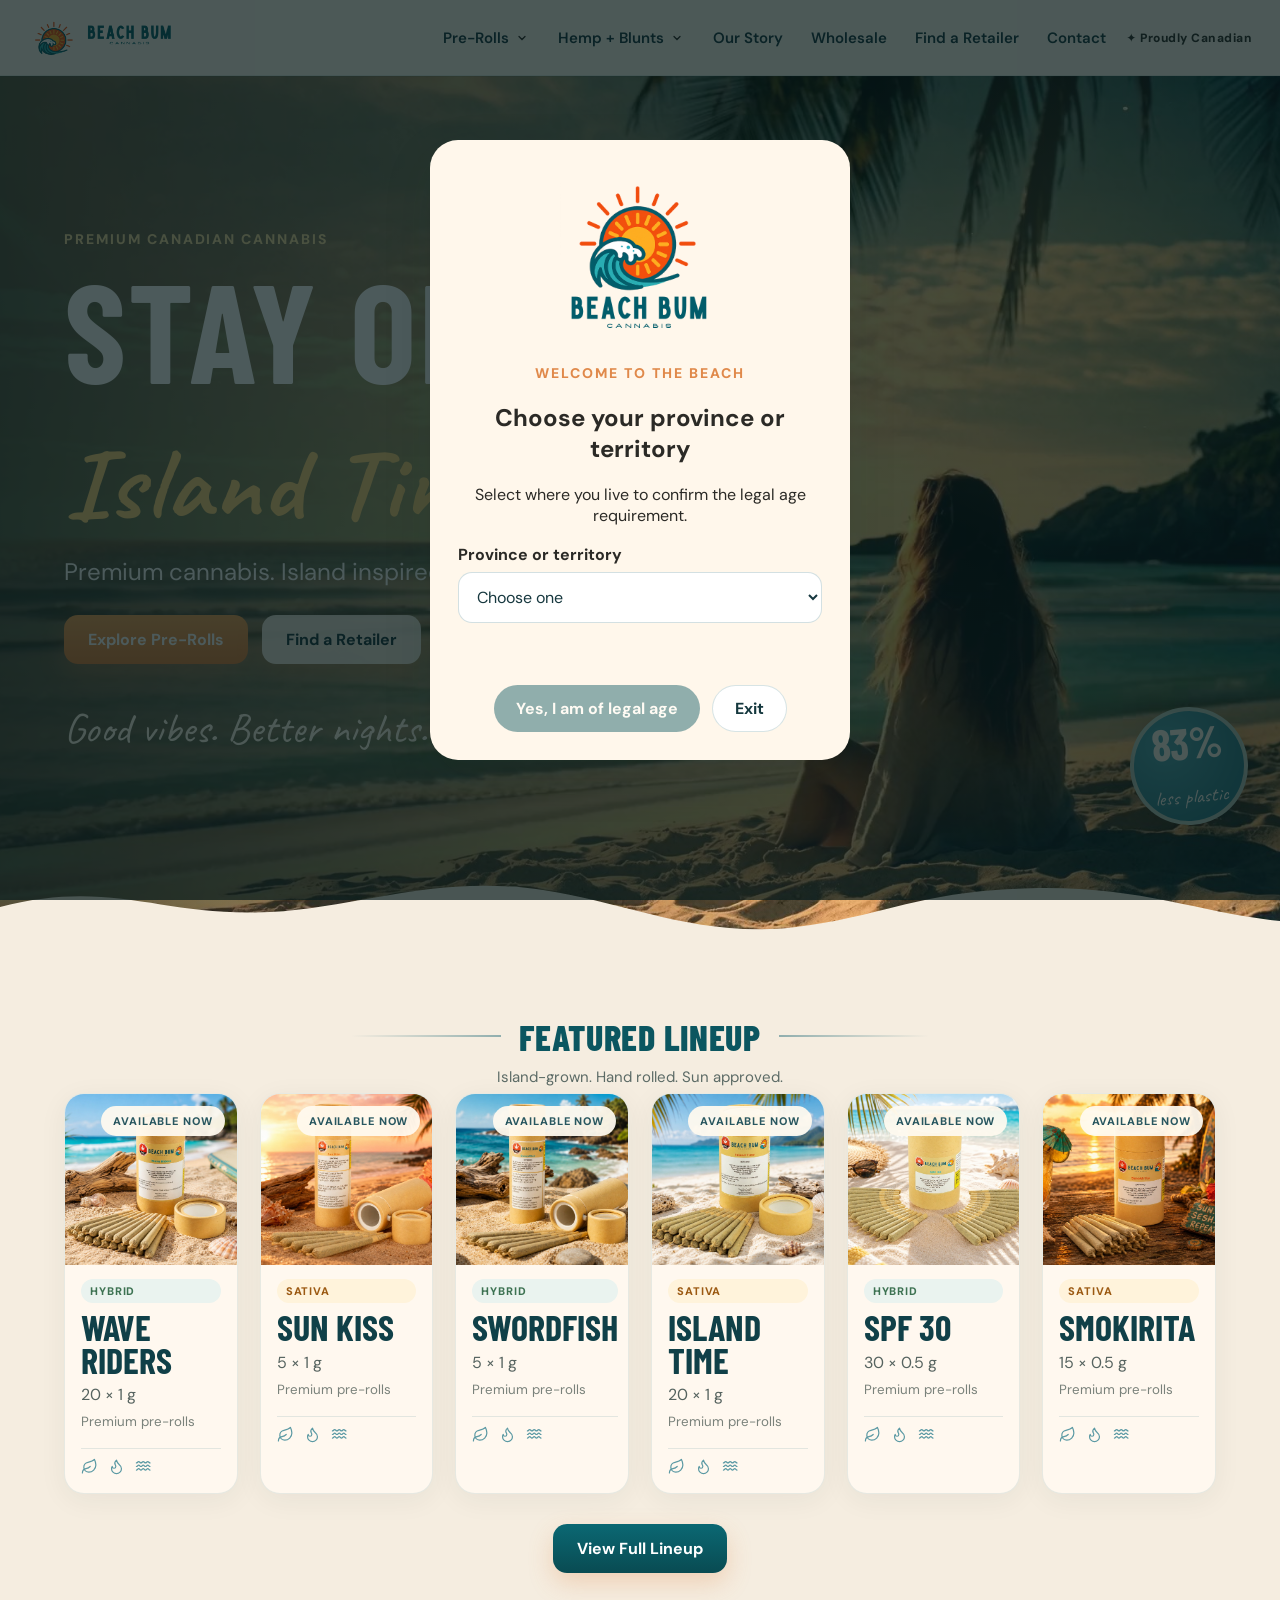
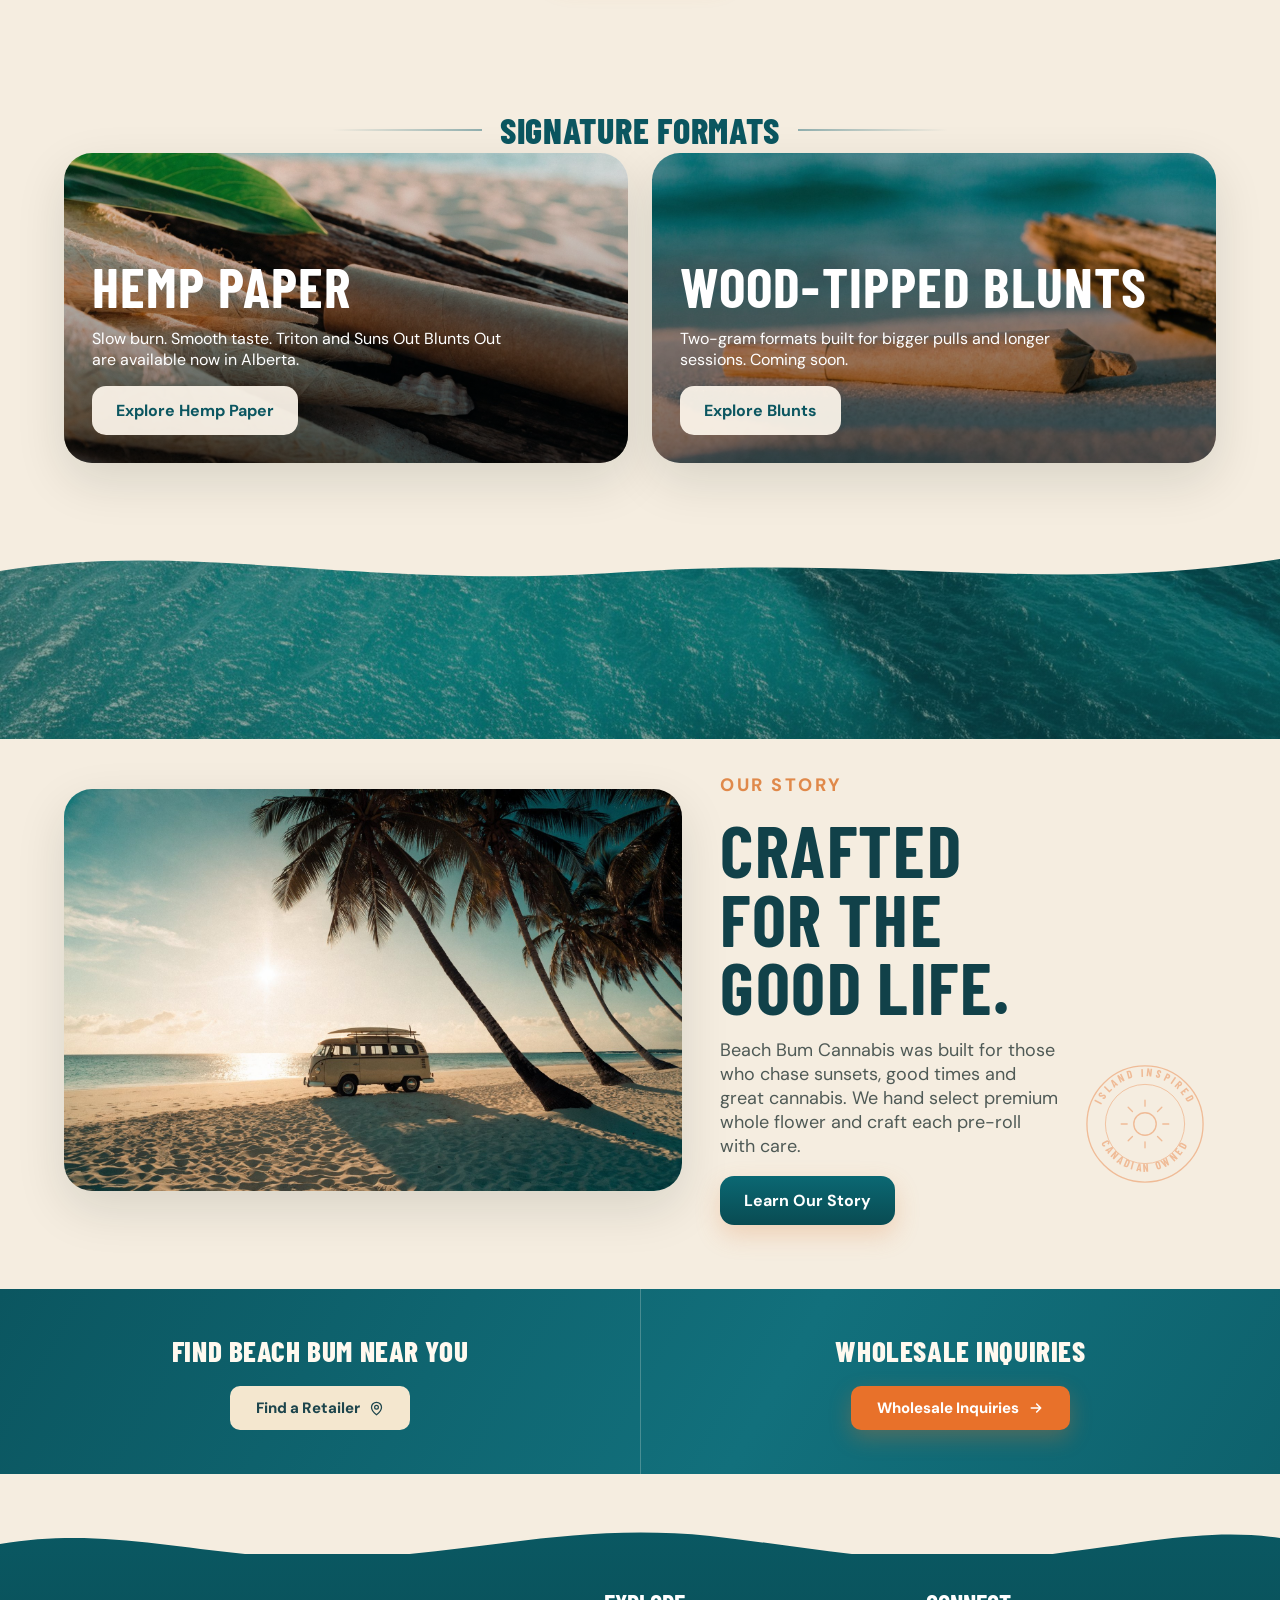
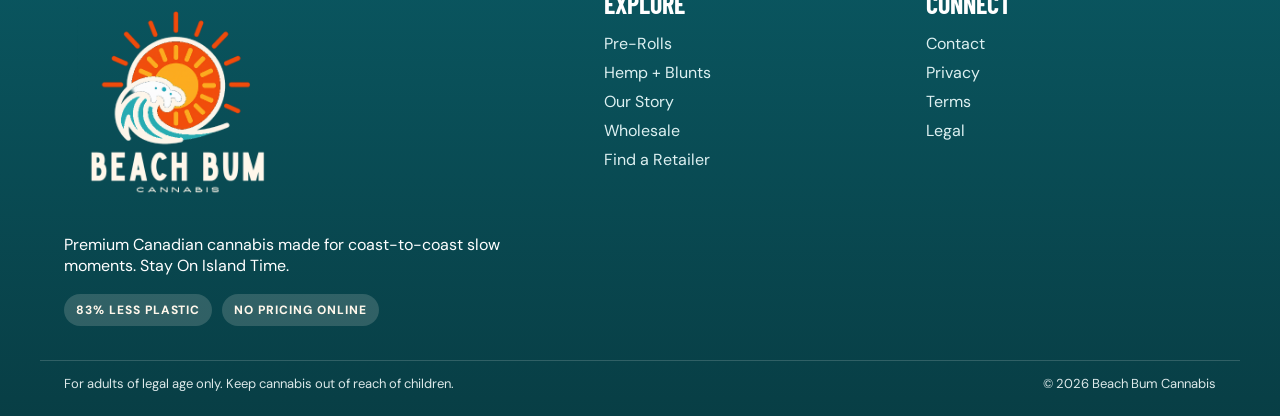
==== commit 4902acbb: "Add files via upload" ====
--- a/index.html
+++ b/index.html
@@ -17,7 +17,7 @@
   <nav id="site-nav"><div class="nav-item"><a href="products.html">Pre-Rolls</a><button class="nav-caret" type="button" aria-label="Show pre-roll categories" aria-expanded="false"><svg viewBox="0 0 24 24" fill="none" stroke="currentColor" stroke-width="2.6" stroke-linecap="round" aria-hidden="true"><path d="M6 9l6 6 6-6"/></svg></button><div class="subnav"><a href="products.html">All Pre-Rolls</a><a href="products.html?filter=sativa">Sativa</a><a href="products.html?filter=indica">Indica</a><a href="products.html?filter=hybrid">Hybrid</a></div></div><div class="nav-item"><a href="formats.html">Hemp + Blunts</a><button class="nav-caret" type="button" aria-label="Show format types" aria-expanded="false"><svg viewBox="0 0 24 24" fill="none" stroke="currentColor" stroke-width="2.6" stroke-linecap="round" aria-hidden="true"><path d="M6 9l6 6 6-6"/></svg></button><div class="subnav"><a href="formats.html#hemp-paper">Hemp Paper<small>Slow, even burn</small></a><a href="formats.html#wood-tip">Blunts &amp; Wood-Tipped<small>2 g formats</small></a></div></div><a href="about.html">Our Story</a><a href="wholesale.html">Wholesale</a><a href="retailers.html">Find a Retailer</a><a href="contact.html">Contact</a></nav>
   <span class="header-proud">✦ Proudly Canadian</span><button class="menu" aria-label="Open menu" aria-expanded="false">Menu</button>
 </header><main><svg width="0" height="0" style="position:absolute" aria-hidden="true" focusable="false"><defs><symbol id="i-leaf" viewBox="0 0 24 24" fill="none" stroke="currentColor" stroke-width="1.7" stroke-linecap="round" stroke-linejoin="round"><path d="M11 20A7 7 0 0 1 9.8 6.1C15.5 5 17 4.48 19 2c1 2 2 4.18 2 8 0 5.5-4.78 10-10 10Z"/><path d="M2 21c0-3 1.85-5.36 5.08-6C9.5 14.52 12 13 13 12"/></symbol><symbol id="i-flame" viewBox="0 0 24 24" fill="none" stroke="currentColor" stroke-width="1.7" stroke-linecap="round" stroke-linejoin="round"><path d="M8.5 14.5A2.5 2.5 0 0 0 11 12c0-1.38-.5-2-1-3-1.07-2.14-.22-4.05 2-6 .5 2.5 2 4.9 4 6.5 2 1.6 3 3.5 3 5.5a7 7 0 1 1-14 0c0-1.15.43-2.29 1-3a2.5 2.5 0 0 0 2.5 2.5Z"/></symbol><symbol id="i-wave" viewBox="0 0 24 24" fill="none" stroke="currentColor" stroke-width="1.7" stroke-linecap="round" stroke-linejoin="round"><path d="M2 12c1.6 0 1.6-2 3.2-2s1.6 2 3.2 2 1.6-2 3.2-2 1.6 2 3.2 2 1.6-2 3.2-2 1.6 2 3.2 2"/><path d="M2 17c1.6 0 1.6-2 3.2-2s1.6 2 3.2 2 1.6-2 3.2-2 1.6 2 3.2 2 1.6-2 3.2-2 1.6 2 3.2 2"/><path d="M2 7c1.6 0 1.6-2 3.2-2s1.6 2 3.2 2 1.6-2 3.2-2 1.6 2 3.2 2 1.6-2 3.2-2 1.6 2 3.2 2"/></symbol><symbol id="i-pin" viewBox="0 0 24 24" fill="none" stroke="currentColor" stroke-width="2" stroke-linecap="round" stroke-linejoin="round"><path d="M20 10c0 6-8 12-8 12s-8-6-8-12a8 8 0 0 1 16 0Z"/><circle cx="12" cy="10" r="3"/></symbol><symbol id="i-arrow" viewBox="0 0 24 24" fill="none" stroke="currentColor" stroke-width="2.4" stroke-linecap="round" stroke-linejoin="round"><path d="M5 12h14M13 6l6 6-6 6"/></symbol><symbol id="i-alberta" viewBox="0 0 24 24" fill="none" stroke="currentColor" stroke-width="1.7" stroke-linejoin="round"><path d="M7.4 2.6h9.2v18.8H5.4V6.8z"/></symbol></defs></svg>
-<section class="hero exact-hero"><div class="hero-media"><img src="assets/images/hero-beach.jpg" alt="Beach Bum Cannabis — golden hour on the coast" width="2200" height="1257"><video class="hero-video" playsinline muted loop preload="auto" poster="assets/images/hero-beach.jpg" aria-hidden="true" tabindex="-1"><source src="assets/video/hero-loop.mp4" type="video/mp4"></video><div class="wave-motion"></div></div><div class="hero-overlay"></div><div class="hero-content reveal"><p class="eyebrow">Premium Canadian Cannabis</p><h1>STAY ON<br><span>Island Time</span></h1><p class="hero-sub">Premium cannabis. Island inspired.</p><div class="hero-actions"><a class="button" href="products.html">Explore Pre-Rolls</a><a class="button ghost-light" href="retailers.html">Find a Retailer</a></div><p class="hero-script">Good vibes. Better nights.</p></div><div class="sticker-badge hero-badge"><strong>83%</strong><span>less plastic</span></div><div class="wave-divider"></div></section>
+<section class="hero exact-hero"><div class="hero-media"><img src="assets/images/hero-poster.jpg" alt="Beach Bum Cannabis — golden hour on the coast" width="1920" height="1080" fetchpriority="high"><video class="hero-video" playsinline muted loop preload="auto" poster="assets/images/hero-poster.jpg" aria-hidden="true" tabindex="-1"><source src="assets/video/hero-loop.mp4" type="video/mp4"></video><div class="wave-motion"></div></div><div class="hero-overlay"></div><div class="hero-content reveal"><p class="eyebrow">Premium Canadian Cannabis</p><h1>STAY ON<br><span>Island Time</span></h1><p class="hero-sub">Premium cannabis. Island inspired.</p><div class="hero-actions"><a class="button" href="products.html">Explore Pre-Rolls</a><a class="button ghost-light" href="retailers.html">Find a Retailer</a></div><p class="hero-script">Good vibes. Better nights.</p></div><div class="sticker-badge hero-badge"><strong>83%</strong><span>less plastic</span></div><div class="wave-divider"></div></section>
 
 <section class="rule-head reveal"><div class="rule-line"><h2>Featured Lineup</h2></div><p>Island-grown. Hand rolled. Sun approved.</p></section>
 <section class="showcase-grid six-up"><article class="product-card reveal" data-type="hybrid" data-status="live" data-series="pre-rolls"><a href="product.html?id=wave-riders"><div class="card-image"><img src="assets/images/wave-riders.jpg" alt="Wave Riders Beach Bum Cannabis" loading="lazy" width="1200" height="900"><span class="status-chip live">Available now</span></div><div class="card-copy"><span class="type hybrid">Hybrid</span><h3>Wave Riders</h3><p>20 × 1 g</p><small>Premium pre-rolls</small><div class="picons" aria-hidden="true"><svg><use href="#i-leaf"/></svg><svg><use href="#i-flame"/></svg><svg><use href="#i-wave"/></svg></div></div></a></article><article class="product-card reveal" data-type="sativa" data-status="live" data-series="pre-rolls"><a href="product.html?id=sun-kiss"><div class="card-image"><img src="assets/images/sun-kiss.jpg" alt="Sun Kiss Beach Bum Cannabis" loading="lazy" width="1200" height="900"><span class="status-chip live">Available now</span></div><div class="card-copy"><span class="type sativa">Sativa</span><h3>Sun Kiss</h3><p>5 × 1 g</p><small>Premium pre-rolls</small><div class="picons" aria-hidden="true"><svg><use href="#i-leaf"/></svg><svg><use href="#i-flame"/></svg><svg><use href="#i-wave"/></svg></div></div></a></article><article class="product-card reveal" data-type="hybrid" data-status="live" data-series="pre-rolls"><a href="product.html?id=swordfish"><div class="card-image"><img src="assets/images/swordfish.jpg" alt="Swordfish Beach Bum Cannabis" loading="lazy" width="1200" height="900"><span class="status-chip live">Available now</span></div><div class="card-copy"><span class="type hybrid">Hybrid</span><h3>Swordfish</h3><p>5 × 1 g</p><small>Premium pre-rolls</small><div class="picons" aria-hidden="true"><svg><use href="#i-leaf"/></svg><svg><use href="#i-flame"/></svg><svg><use href="#i-wave"/></svg></div></div></a></article><article class="product-card reveal" data-type="sativa" data-status="live" data-series="pre-rolls"><a href="product.html?id=island-time"><div class="card-image"><img src="assets/images/island-time.jpg" alt="Island Time Beach Bum Cannabis" loading="lazy" width="1200" height="900"><span class="status-chip live">Available now</span></div><div class="card-copy"><span class="type sativa">Sativa</span><h3>Island Time</h3><p>20 × 1 g</p><small>Premium pre-rolls</small><div class="picons" aria-hidden="true"><svg><use href="#i-leaf"/></svg><svg><use href="#i-flame"/></svg><svg><use href="#i-wave"/></svg></div></div></a></article><article class="product-card reveal" data-type="hybrid" data-status="live" data-series="pre-rolls"><a href="product.html?id=spf-30"><div class="card-image"><img src="assets/images/spf-30.jpg" alt="SPF 30 Beach Bum Cannabis" loading="lazy" width="1200" height="900"><span class="status-chip live">Available now</span></div><div class="card-copy"><span class="type hybrid">Hybrid</span><h3>SPF 30</h3><p>30 × 0.5 g</p><small>Premium pre-rolls</small><div class="picons" aria-hidden="true"><svg><use href="#i-leaf"/></svg><svg><use href="#i-flame"/></svg><svg><use href="#i-wave"/></svg></div></div></a></article><article class="product-card reveal" data-type="sativa" data-status="live" data-series="pre-rolls"><a href="product.html?id=smokirita"><div class="card-image"><img src="assets/images/smokirita.jpg" alt="Smokirita Beach Bum Cannabis" loading="lazy" width="1200" height="900"><span class="status-chip live">Available now</span></div><div class="card-copy"><span class="type sativa">Sativa</span><h3>Smokirita</h3><p>15 × 0.5 g</p><small>Premium pre-rolls</small><div class="picons" aria-hidden="true"><svg><use href="#i-leaf"/></svg><svg><use href="#i-flame"/></svg><svg><use href="#i-wave"/></svg></div></div></a></article></section><div class="center-cta reveal"><a class="button dark" href="products.html">View Full Lineup</a></div>
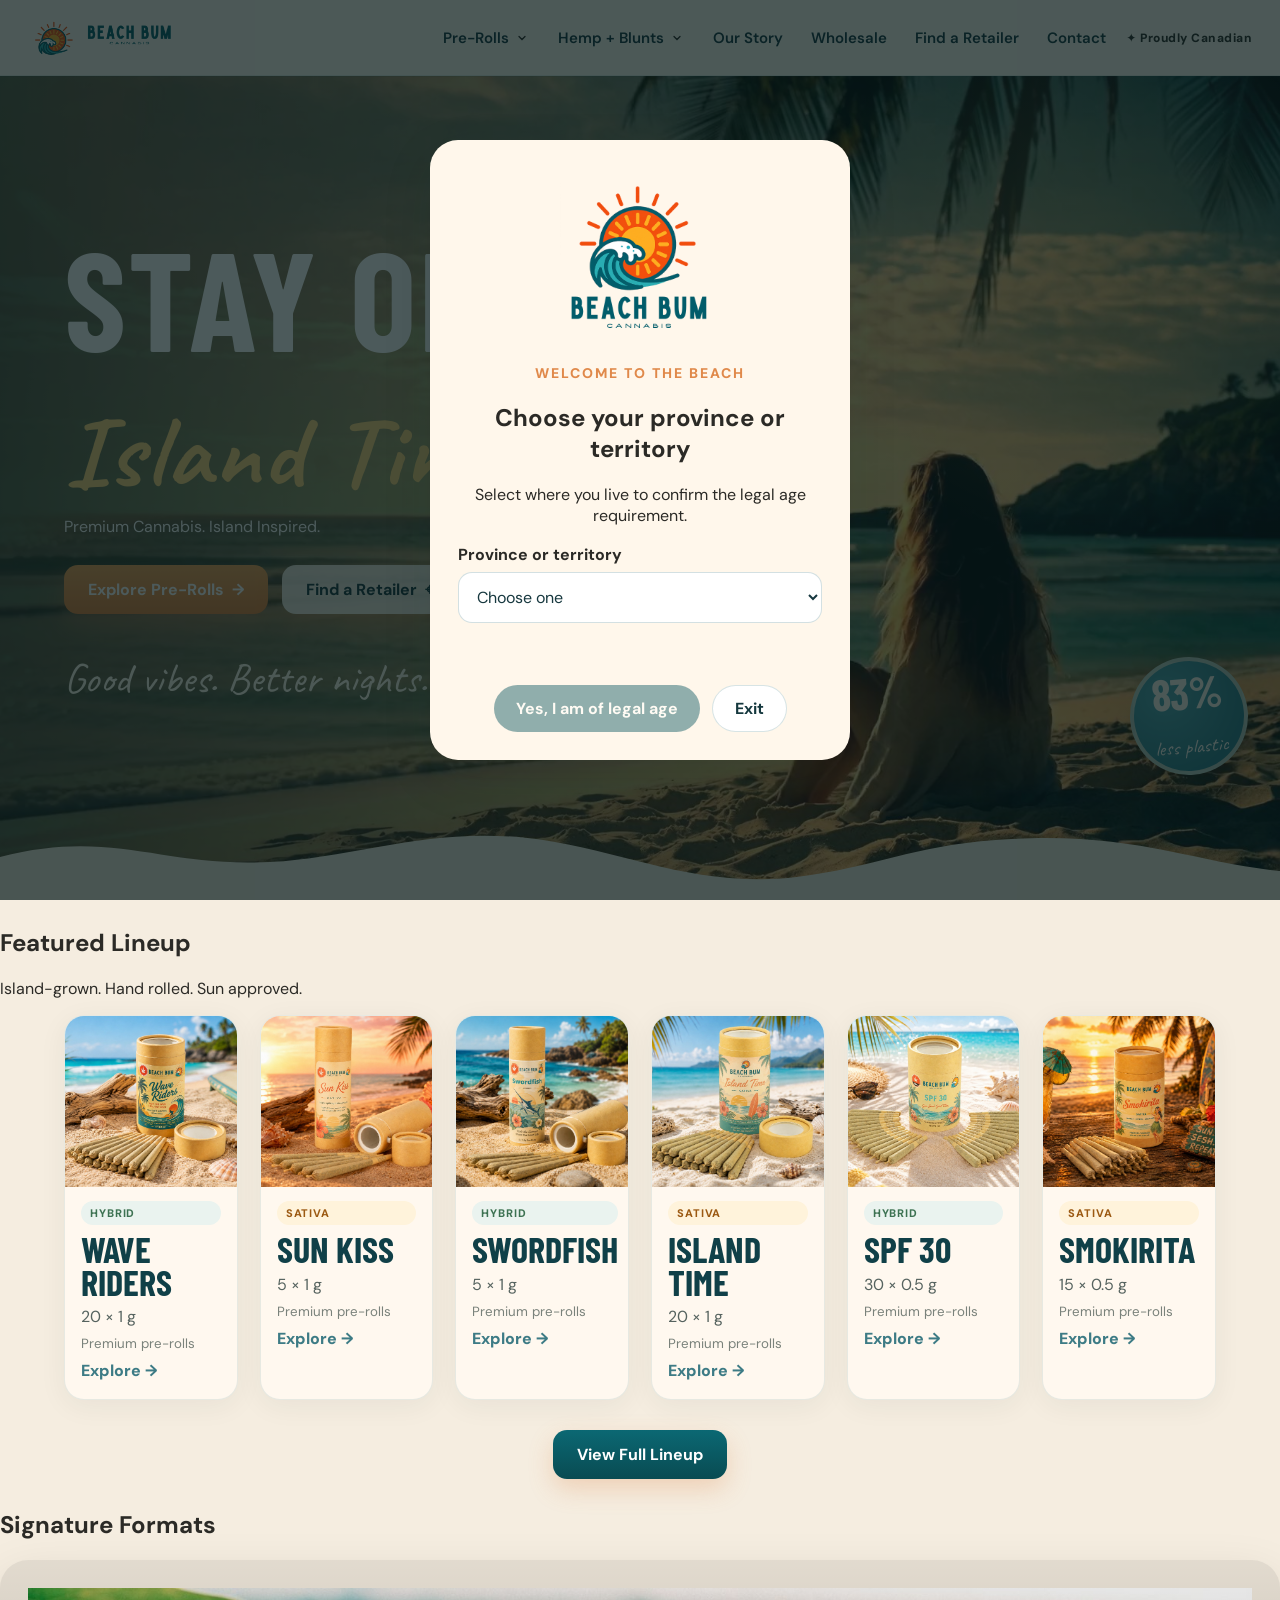
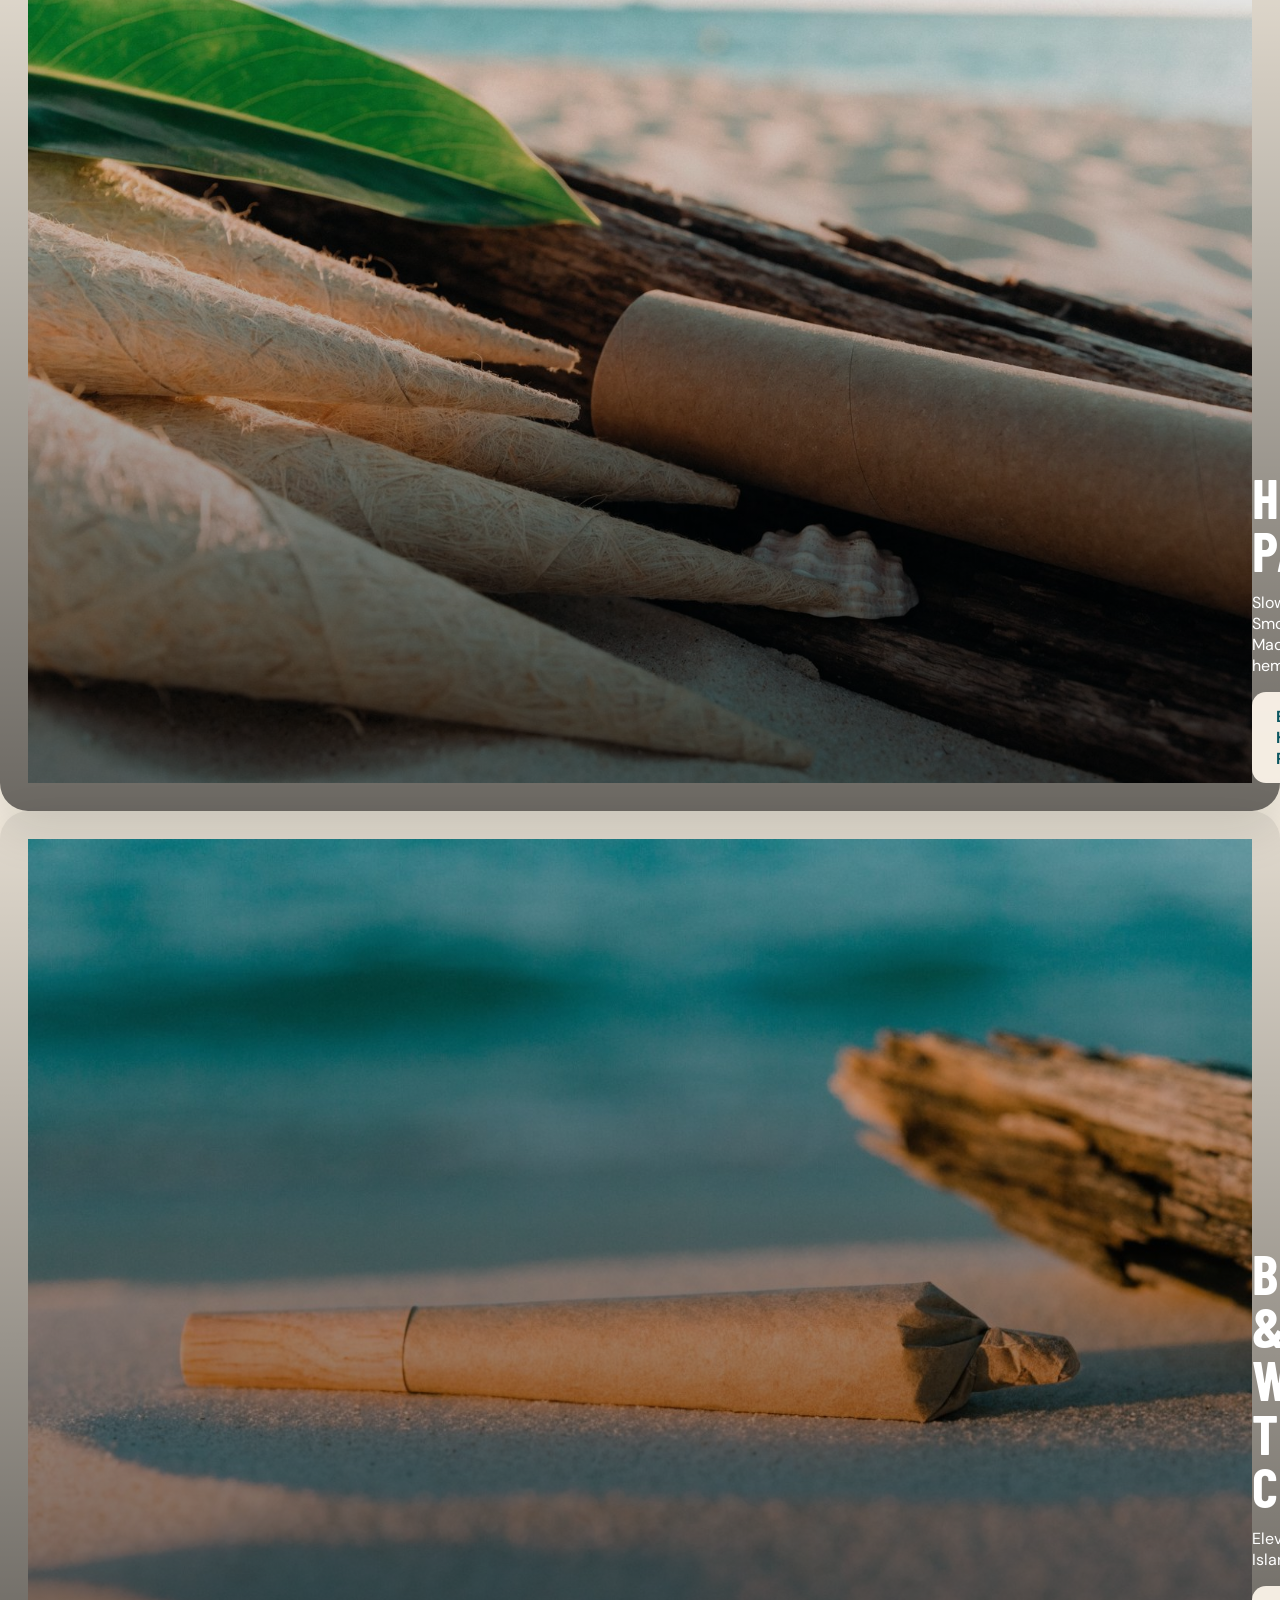
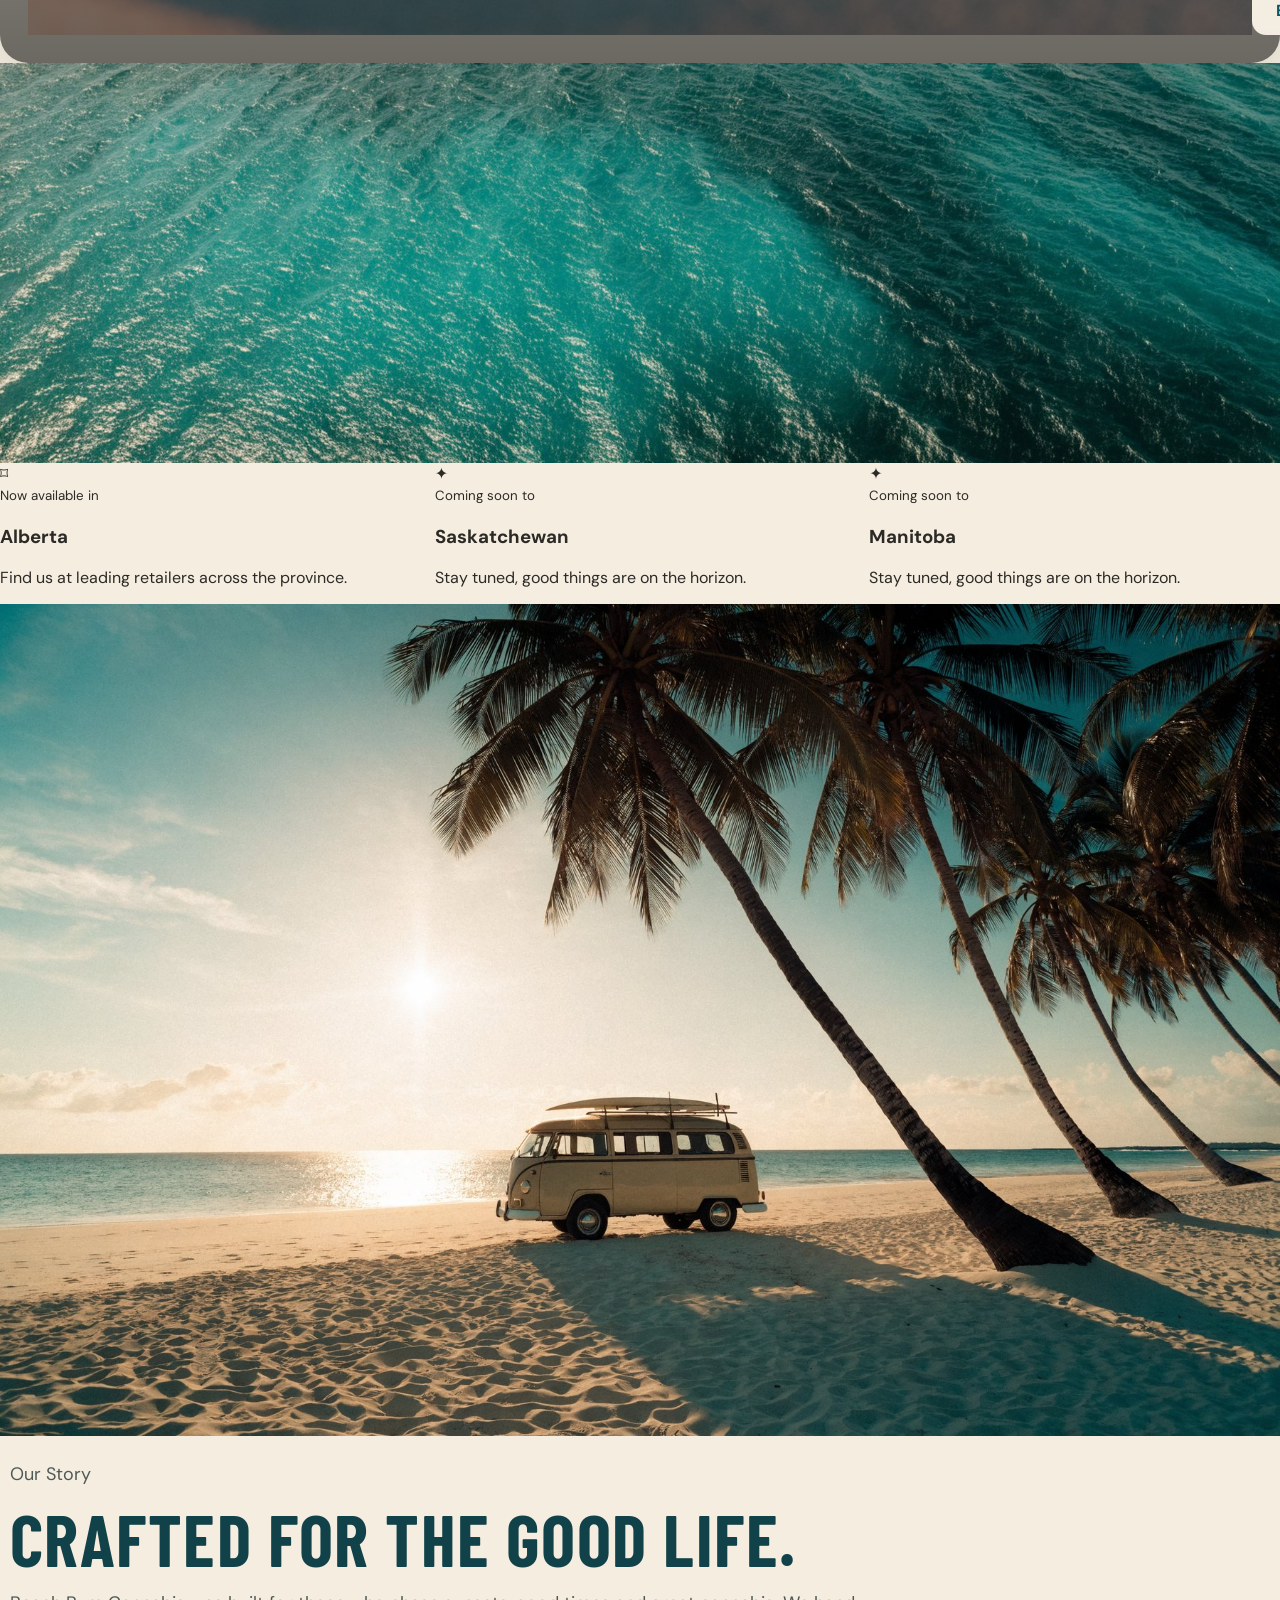
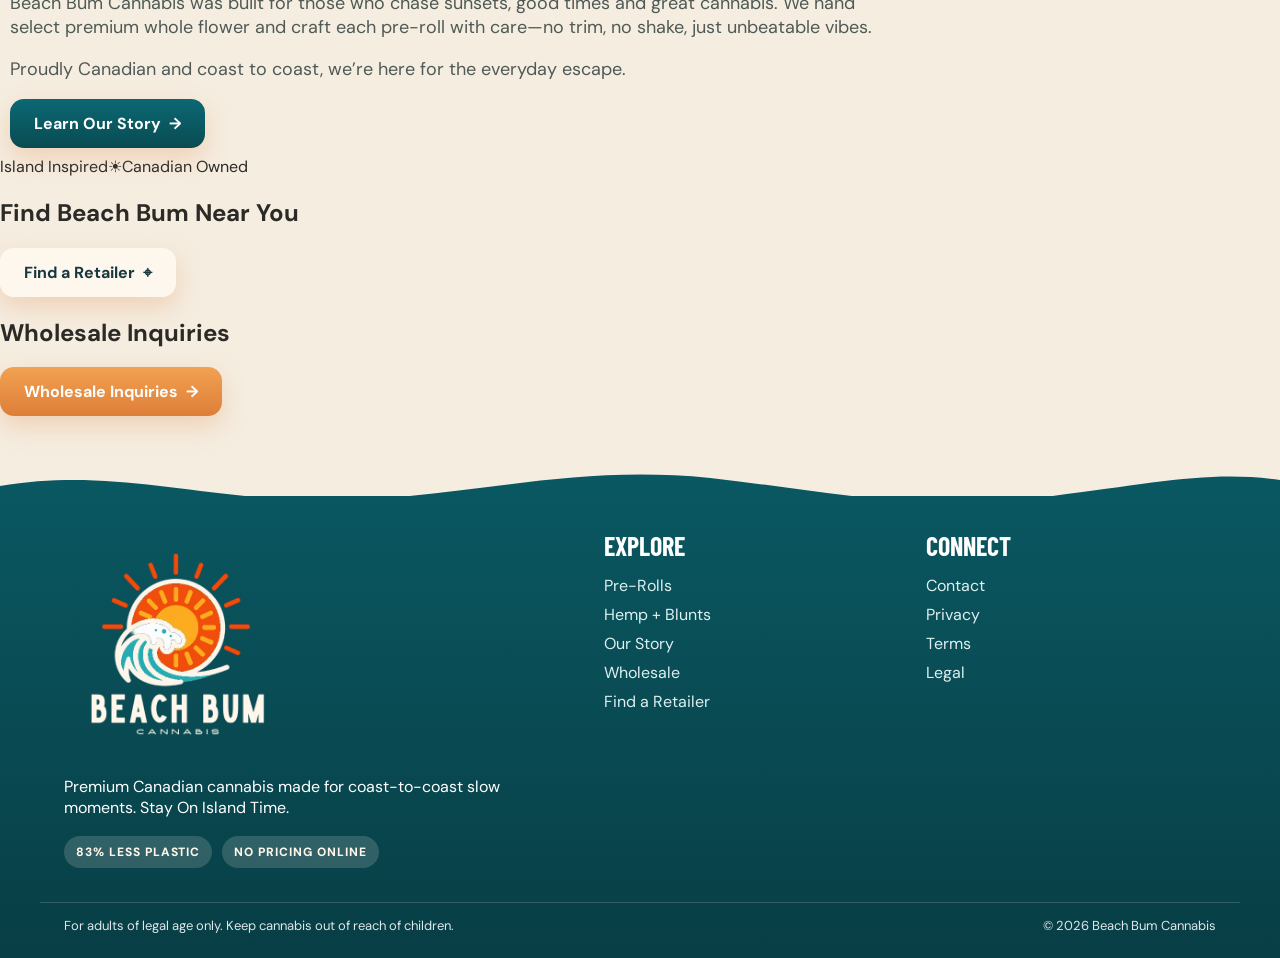
==== commit 1320faf6: "Add files via upload" ====
--- a/index.html
+++ b/index.html
@@ -1,28 +1,8 @@
-<!doctype html><html lang="en"><head><title>Beach Bum Cannabis | Stay On Island Time</title><meta name="description" content="Beach Bum Cannabis — premium Canadian pre-rolls available in Alberta, with Saskatchewan and Manitoba coming soon."><meta charset="utf-8"><meta name="viewport" content="width=device-width, initial-scale=1"><meta name="theme-color" content="#0B5660"><link rel="preconnect" href="https://fonts.googleapis.com"><link rel="preconnect" href="https://fonts.gstatic.com" crossorigin><link href="https://fonts.googleapis.com/css2?family=Barlow+Condensed:wght@600;700;800&family=DM+Sans:wght@400;500;700&family=Caveat:wght@600;700&display=swap" rel="stylesheet"><link rel="stylesheet" href="assets/styles.css"><script defer src="assets/site.js"></script></head><body class="home"><div class="age-gate" hidden role="dialog" aria-modal="true" aria-labelledby="age-title">
-  <div class="age-card">
-    <img src="assets/images/logo.png" alt="Beach Bum Cannabis">
-    <p class="eyebrow orange">Welcome to the beach</p>
-    <h2 id="age-title">Choose your province or territory</h2>
-    <p id="age-support">Select where you live to confirm the legal age requirement.</p>
-    <label class="age-select-label" for="age-province">Province or territory</label>
-    <select id="age-province" class="age-select">
-      <option value="">Choose one</option>
-      <option>Alberta</option><option>British Columbia</option><option>Manitoba</option><option>New Brunswick</option><option>Newfoundland and Labrador</option><option>Northwest Territories</option><option>Nova Scotia</option><option>Nunavut</option><option>Ontario</option><option>Prince Edward Island</option><option>Quebec</option><option>Saskatchewan</option><option>Yukon</option>
-    </select>
-    <p class="age-minimum" id="age-minimum" aria-live="polite"></p>
-    <div class="age-actions"><button id="age-confirm" disabled>Yes, I am of legal age</button><button class="ghost" data-age-exit>Exit</button></div>
-  </div>
-</div><header class="site-header">
-  <a class="brand" href="index.html" aria-label="Beach Bum Cannabis home"><img src="assets/images/logo-horizontal.png" alt="Beach Bum Cannabis"></a>
-  <nav id="site-nav"><div class="nav-item"><a href="products.html">Pre-Rolls</a><button class="nav-caret" type="button" aria-label="Show pre-roll categories" aria-expanded="false"><svg viewBox="0 0 24 24" fill="none" stroke="currentColor" stroke-width="2.6" stroke-linecap="round" aria-hidden="true"><path d="M6 9l6 6 6-6"/></svg></button><div class="subnav"><a href="products.html">All Pre-Rolls</a><a href="products.html?filter=sativa">Sativa</a><a href="products.html?filter=indica">Indica</a><a href="products.html?filter=hybrid">Hybrid</a></div></div><div class="nav-item"><a href="formats.html">Hemp + Blunts</a><button class="nav-caret" type="button" aria-label="Show format types" aria-expanded="false"><svg viewBox="0 0 24 24" fill="none" stroke="currentColor" stroke-width="2.6" stroke-linecap="round" aria-hidden="true"><path d="M6 9l6 6 6-6"/></svg></button><div class="subnav"><a href="formats.html#hemp-paper">Hemp Paper<small>Slow, even burn</small></a><a href="formats.html#wood-tip">Blunts &amp; Wood-Tipped<small>2 g formats</small></a></div></div><a href="about.html">Our Story</a><a href="wholesale.html">Wholesale</a><a href="retailers.html">Find a Retailer</a><a href="contact.html">Contact</a></nav>
-  <span class="header-proud">✦ Proudly Canadian</span><button class="menu" aria-label="Open menu" aria-expanded="false">Menu</button>
-</header><main><svg width="0" height="0" style="position:absolute" aria-hidden="true" focusable="false"><defs><symbol id="i-leaf" viewBox="0 0 24 24" fill="none" stroke="currentColor" stroke-width="1.7" stroke-linecap="round" stroke-linejoin="round"><path d="M11 20A7 7 0 0 1 9.8 6.1C15.5 5 17 4.48 19 2c1 2 2 4.18 2 8 0 5.5-4.78 10-10 10Z"/><path d="M2 21c0-3 1.85-5.36 5.08-6C9.5 14.52 12 13 13 12"/></symbol><symbol id="i-flame" viewBox="0 0 24 24" fill="none" stroke="currentColor" stroke-width="1.7" stroke-linecap="round" stroke-linejoin="round"><path d="M8.5 14.5A2.5 2.5 0 0 0 11 12c0-1.38-.5-2-1-3-1.07-2.14-.22-4.05 2-6 .5 2.5 2 4.9 4 6.5 2 1.6 3 3.5 3 5.5a7 7 0 1 1-14 0c0-1.15.43-2.29 1-3a2.5 2.5 0 0 0 2.5 2.5Z"/></symbol><symbol id="i-wave" viewBox="0 0 24 24" fill="none" stroke="currentColor" stroke-width="1.7" stroke-linecap="round" stroke-linejoin="round"><path d="M2 12c1.6 0 1.6-2 3.2-2s1.6 2 3.2 2 1.6-2 3.2-2 1.6 2 3.2 2 1.6-2 3.2-2 1.6 2 3.2 2"/><path d="M2 17c1.6 0 1.6-2 3.2-2s1.6 2 3.2 2 1.6-2 3.2-2 1.6 2 3.2 2 1.6-2 3.2-2 1.6 2 3.2 2"/><path d="M2 7c1.6 0 1.6-2 3.2-2s1.6 2 3.2 2 1.6-2 3.2-2 1.6 2 3.2 2 1.6-2 3.2-2 1.6 2 3.2 2"/></symbol><symbol id="i-pin" viewBox="0 0 24 24" fill="none" stroke="currentColor" stroke-width="2" stroke-linecap="round" stroke-linejoin="round"><path d="M20 10c0 6-8 12-8 12s-8-6-8-12a8 8 0 0 1 16 0Z"/><circle cx="12" cy="10" r="3"/></symbol><symbol id="i-arrow" viewBox="0 0 24 24" fill="none" stroke="currentColor" stroke-width="2.4" stroke-linecap="round" stroke-linejoin="round"><path d="M5 12h14M13 6l6 6-6 6"/></symbol><symbol id="i-alberta" viewBox="0 0 24 24" fill="none" stroke="currentColor" stroke-width="1.7" stroke-linejoin="round"><path d="M7.4 2.6h9.2v18.8H5.4V6.8z"/></symbol></defs></svg>
-<section class="hero exact-hero"><div class="hero-media"><img src="assets/images/hero-poster.jpg" alt="Beach Bum Cannabis — golden hour on the coast" width="1920" height="1080" fetchpriority="high"><video class="hero-video" playsinline muted loop preload="auto" poster="assets/images/hero-poster.jpg" aria-hidden="true" tabindex="-1"><source src="assets/video/hero-loop.mp4" type="video/mp4"></video><div class="wave-motion"></div></div><div class="hero-overlay"></div><div class="hero-content reveal"><p class="eyebrow">Premium Canadian Cannabis</p><h1>STAY ON<br><span>Island Time</span></h1><p class="hero-sub">Premium cannabis. Island inspired.</p><div class="hero-actions"><a class="button" href="products.html">Explore Pre-Rolls</a><a class="button ghost-light" href="retailers.html">Find a Retailer</a></div><p class="hero-script">Good vibes. Better nights.</p></div><div class="sticker-badge hero-badge"><strong>83%</strong><span>less plastic</span></div><div class="wave-divider"></div></section>
-
-<section class="rule-head reveal"><div class="rule-line"><h2>Featured Lineup</h2></div><p>Island-grown. Hand rolled. Sun approved.</p></section>
-<section class="showcase-grid six-up"><article class="product-card reveal" data-type="hybrid" data-status="live" data-series="pre-rolls"><a href="product.html?id=wave-riders"><div class="card-image"><img src="assets/images/wave-riders.jpg" alt="Wave Riders Beach Bum Cannabis" loading="lazy" width="1200" height="900"><span class="status-chip live">Available now</span></div><div class="card-copy"><span class="type hybrid">Hybrid</span><h3>Wave Riders</h3><p>20 × 1 g</p><small>Premium pre-rolls</small><div class="picons" aria-hidden="true"><svg><use href="#i-leaf"/></svg><svg><use href="#i-flame"/></svg><svg><use href="#i-wave"/></svg></div></div></a></article><article class="product-card reveal" data-type="sativa" data-status="live" data-series="pre-rolls"><a href="product.html?id=sun-kiss"><div class="card-image"><img src="assets/images/sun-kiss.jpg" alt="Sun Kiss Beach Bum Cannabis" loading="lazy" width="1200" height="900"><span class="status-chip live">Available now</span></div><div class="card-copy"><span class="type sativa">Sativa</span><h3>Sun Kiss</h3><p>5 × 1 g</p><small>Premium pre-rolls</small><div class="picons" aria-hidden="true"><svg><use href="#i-leaf"/></svg><svg><use href="#i-flame"/></svg><svg><use href="#i-wave"/></svg></div></div></a></article><article class="product-card reveal" data-type="hybrid" data-status="live" data-series="pre-rolls"><a href="product.html?id=swordfish"><div class="card-image"><img src="assets/images/swordfish.jpg" alt="Swordfish Beach Bum Cannabis" loading="lazy" width="1200" height="900"><span class="status-chip live">Available now</span></div><div class="card-copy"><span class="type hybrid">Hybrid</span><h3>Swordfish</h3><p>5 × 1 g</p><small>Premium pre-rolls</small><div class="picons" aria-hidden="true"><svg><use href="#i-leaf"/></svg><svg><use href="#i-flame"/></svg><svg><use href="#i-wave"/></svg></div></div></a></article><article class="product-card reveal" data-type="sativa" data-status="live" data-series="pre-rolls"><a href="product.html?id=island-time"><div class="card-image"><img src="assets/images/island-time.jpg" alt="Island Time Beach Bum Cannabis" loading="lazy" width="1200" height="900"><span class="status-chip live">Available now</span></div><div class="card-copy"><span class="type sativa">Sativa</span><h3>Island Time</h3><p>20 × 1 g</p><small>Premium pre-rolls</small><div class="picons" aria-hidden="true"><svg><use href="#i-leaf"/></svg><svg><use href="#i-flame"/></svg><svg><use href="#i-wave"/></svg></div></div></a></article><article class="product-card reveal" data-type="hybrid" data-status="live" data-series="pre-rolls"><a href="product.html?id=spf-30"><div class="card-image"><img src="assets/images/spf-30.jpg" alt="SPF 30 Beach Bum Cannabis" loading="lazy" width="1200" height="900"><span class="status-chip live">Available now</span></div><div class="card-copy"><span class="type hybrid">Hybrid</span><h3>SPF 30</h3><p>30 × 0.5 g</p><small>Premium pre-rolls</small><div class="picons" aria-hidden="true"><svg><use href="#i-leaf"/></svg><svg><use href="#i-flame"/></svg><svg><use href="#i-wave"/></svg></div></div></a></article><article class="product-card reveal" data-type="sativa" data-status="live" data-series="pre-rolls"><a href="product.html?id=smokirita"><div class="card-image"><img src="assets/images/smokirita.jpg" alt="Smokirita Beach Bum Cannabis" loading="lazy" width="1200" height="900"><span class="status-chip live">Available now</span></div><div class="card-copy"><span class="type sativa">Sativa</span><h3>Smokirita</h3><p>15 × 0.5 g</p><small>Premium pre-rolls</small><div class="picons" aria-hidden="true"><svg><use href="#i-leaf"/></svg><svg><use href="#i-flame"/></svg><svg><use href="#i-wave"/></svg></div></div></a></article></section><div class="center-cta reveal"><a class="button dark" href="products.html">View Full Lineup</a></div>
-<section class="section formats-overview reveal"><div class="rule-head reveal"><div class="rule-line"><h2>Signature Formats</h2></div></div><div class="format-grid"><article class="format-panel water"><div class="panel-copy"><h3>Hemp Paper</h3><p>Slow burn. Smooth taste. Triton and Suns Out Blunts Out are available now in Alberta.</p><a class="button alt" href="formats.html#hemp-paper">Explore Hemp Paper</a></div></article><article class="format-panel sunset"><div class="panel-copy"><h3>Wood-Tipped Blunts</h3><p>Two-gram formats built for bigger pulls and longer sessions. Coming soon.</p><a class="button alt" href="formats.html#wood-tip">Explore Blunts</a></div></article></div></section>
-<section class="availability-strip"><div class="inner reveal"><div><span class="aicon"><svg><use href="#i-alberta"/></svg></span><div><small>Now available in</small><h3>Alberta</h3><p>Find us at licensed retailers across the province.</p></div></div><div><span class="aicon"><svg><use href="#i-leaf"/></svg></span><div><small>Coming soon to</small><h3>Saskatchewan</h3><p>Good things are on the horizon.</p></div></div><div><span class="aicon"><svg><use href="#i-leaf"/></svg></span><div><small>Coming soon to</small><h3>Manitoba</h3><p>Good things are on the horizon.</p></div></div></div></section>
-<section class="story-split reveal"><div class="story-image"><img src="assets/images/story-van.jpg" alt="Beach Bum camper van parked on the sand" loading="lazy" width="1800" height="1170"></div><div class="story-copy"><p class="eyebrow orange">Our Story</p><h2>Crafted for the good life.</h2><p>Beach Bum Cannabis was built for those who chase sunsets, good times and great cannabis. We hand select premium whole flower and craft each pre-roll with care.</p><div class="seal" aria-hidden="true"><svg viewBox="0 0 200 200" xmlns="http://www.w3.org/2000/svg" fill="none"><defs><path id="sealTop" d="M100,100 m-72,0 a72,72 0 0,1 144,0"/><path id="sealBot" d="M100,100 m-72,0 a72,72 0 0,0 144,0"/></defs><circle cx="100" cy="100" r="88" stroke="#e8712a" stroke-width="2"/><circle cx="100" cy="100" r="60" stroke="#e8712a" stroke-width="1.3"/><text fill="#e8712a" font-family="Barlow Condensed, sans-serif" font-size="17" font-weight="700" letter-spacing="4.2"><textPath href="#sealTop" startOffset="50%" text-anchor="middle">ISLAND INSPIRED</textPath></text><text fill="#e8712a" font-family="Barlow Condensed, sans-serif" font-size="17" font-weight="700" letter-spacing="4.2"><textPath href="#sealBot" startOffset="50%" text-anchor="middle">CANADIAN OWNED</textPath></text><g transform="translate(100,100)" stroke="#e8712a" stroke-width="2.1" stroke-linecap="round"><circle r="17" fill="none"/><path d="M-27,0 h-9 M27,0 h9 M0,-27 v-9 M0,27 v9 M-19,-19 l-6.5,-6.5 M19,19 l6.5,6.5 M19,-19 l6.5,-6.5 M-19,19 l-6.5,6.5"/></g></svg></div><a class="button dark" href="about.html">Learn Our Story</a></div></section>
-<section class="cta-band reveal"><div><h2>Find Beach Bum Near You</h2><a class="btn-cream" href="retailers.html">Find a Retailer <svg width="15" height="15" aria-hidden="true"><use href="#i-pin"/></svg></a></div><div><h2>Wholesale Inquiries</h2><a class="btn-orange" href="wholesale.html">Wholesale Inquiries <svg width="16" height="16" aria-hidden="true"><use href="#i-arrow"/></svg></a></div></section>
+<!doctype html><html lang="en"><head><title>Beach Bum Cannabis | Stay On Island Time</title><meta name="description" content="Beach Bum Cannabis — premium Canadian pre-rolls available in Alberta, with Saskatchewan and Manitoba coming soon."><meta charset="utf-8"><meta name="viewport" content="width=device-width, initial-scale=1"><meta name="theme-color" content="#0B5660"><link rel="preconnect" href="https://fonts.googleapis.com"><link rel="preconnect" href="https://fonts.gstatic.com" crossorigin><link href="https://fonts.googleapis.com/css2?family=Barlow+Condensed:wght@600;700;800&family=DM+Sans:wght@400;500;700&family=Caveat:wght@600;700&display=swap" rel="stylesheet"><link rel="stylesheet" href="assets/styles.css"><script defer src="assets/site.js"></script></head><body class="home"><div class="age-gate" hidden role="dialog" aria-modal="true" aria-labelledby="age-title"><div class="age-card"><img src="assets/images/logo.png" alt="Beach Bum Cannabis"><p class="eyebrow orange">Welcome to the beach</p><h2 id="age-title">Choose your province or territory</h2><p id="age-support">Select where you live to confirm the legal age requirement.</p><label class="age-select-label" for="age-province">Province or territory</label><select id="age-province" class="age-select"><option value="">Choose one</option><option>Alberta</option><option>British Columbia</option><option>Manitoba</option><option>New Brunswick</option><option>Newfoundland and Labrador</option><option>Northwest Territories</option><option>Nova Scotia</option><option>Nunavut</option><option>Ontario</option><option>Prince Edward Island</option><option>Quebec</option><option>Saskatchewan</option><option>Yukon</option></select><p class="age-minimum" id="age-minimum" aria-live="polite"></p><div class="age-actions"><button id="age-confirm" disabled>Yes, I am of legal age</button><button class="ghost" data-age-exit>Exit</button></div></div></div><header class="site-header"><a class="brand" href="index.html" aria-label="Beach Bum Cannabis home"><img src="assets/images/logo-horizontal.png" alt="Beach Bum Cannabis"></a><nav id="site-nav"><div class="nav-item"><a href="products.html">Pre-Rolls</a><button class="nav-caret" type="button" aria-label="Show pre-roll categories" aria-expanded="false"><svg viewBox="0 0 24 24" fill="none" stroke="currentColor" stroke-width="2.6" stroke-linecap="round" aria-hidden="true"><path d="M6 9l6 6 6-6"/></svg></button><div class="subnav"><a href="products.html">All Pre-Rolls</a><a href="products.html?filter=sativa">Sativa</a><a href="products.html?filter=indica">Indica</a><a href="products.html?filter=hybrid">Hybrid</a></div></div><div class="nav-item"><a href="formats.html">Hemp + Blunts</a><button class="nav-caret" type="button" aria-label="Show format types" aria-expanded="false"><svg viewBox="0 0 24 24" fill="none" stroke="currentColor" stroke-width="2.6" stroke-linecap="round" aria-hidden="true"><path d="M6 9l6 6 6-6"/></svg></button><div class="subnav"><a href="formats.html#hemp-paper">Hemp Paper<small>Slow, even burn</small></a><a href="formats.html#wood-tip">Blunts &amp; Wood-Tipped<small>2 g formats</small></a></div></div><a href="about.html">Our Story</a><a href="wholesale.html">Wholesale</a><a href="retailers.html">Find a Retailer</a><a href="contact.html">Contact</a></nav><span class="header-proud">✦ Proudly Canadian</span><button class="menu" aria-label="Open menu" aria-expanded="false">Menu</button></header><main>
+<section class="hero exact-hero"><div class="hero-media"><video autoplay muted loop playsinline preload="auto" poster="assets/images/hero-poster.jpg"><source src="assets/video/hero-loop.mp4" type="video/mp4"></video></div><div class="hero-overlay"></div><div class="hero-content reveal"><h1>STAY ON<br><span>Island Time</span></h1><p class="hero-tagline">Premium Cannabis. Island Inspired.</p><div class="hero-actions"><a class="button" href="products.html">Explore Pre-Rolls <span>→</span></a><a class="button ghost-light" href="retailers.html">Find a Retailer <span>⌖</span></a></div><p class="hero-script">Good vibes. Better nights.</p></div><div class="sticker-badge hero-badge"><strong>83%</strong><span>less plastic</span></div><div class="wave-divider"></div></section>
+<section class="approved-section featured"><div class="rule-title"><span></span><div><h2>Featured Lineup</h2><p>Island-grown. Hand rolled. Sun approved.</p></div><span></span></div><div class="showcase-grid six-up"><article class="product-card reveal" data-type="hybrid" data-status="live" data-series="pre-rolls"><a href="product.html?id=wave-riders"><div class="card-image"><img src="assets/images/wave-riders.jpg" alt="Wave Riders Beach Bum Cannabis" loading="lazy"></div><div class="card-copy"><span class="type hybrid">Hybrid</span><h3>Wave Riders</h3><p>20 × 1 g</p><small>Premium pre-rolls</small><span class="text-link">Explore →</span></div></a></article><article class="product-card reveal" data-type="sativa" data-status="live" data-series="pre-rolls"><a href="product.html?id=sun-kiss"><div class="card-image"><img src="assets/images/sun-kiss.jpg" alt="Sun Kiss Beach Bum Cannabis" loading="lazy"></div><div class="card-copy"><span class="type sativa">Sativa</span><h3>Sun Kiss</h3><p>5 × 1 g</p><small>Premium pre-rolls</small><span class="text-link">Explore →</span></div></a></article><article class="product-card reveal" data-type="hybrid" data-status="live" data-series="pre-rolls"><a href="product.html?id=swordfish"><div class="card-image"><img src="assets/images/swordfish.jpg" alt="Swordfish Beach Bum Cannabis" loading="lazy"></div><div class="card-copy"><span class="type hybrid">Hybrid</span><h3>Swordfish</h3><p>5 × 1 g</p><small>Premium pre-rolls</small><span class="text-link">Explore →</span></div></a></article><article class="product-card reveal" data-type="sativa" data-status="live" data-series="pre-rolls"><a href="product.html?id=island-time"><div class="card-image"><img src="assets/images/island-time.jpg" alt="Island Time Beach Bum Cannabis" loading="lazy"></div><div class="card-copy"><span class="type sativa">Sativa</span><h3>Island Time</h3><p>20 × 1 g</p><small>Premium pre-rolls</small><span class="text-link">Explore →</span></div></a></article><article class="product-card reveal" data-type="hybrid" data-status="live" data-series="pre-rolls"><a href="product.html?id=spf-30"><div class="card-image"><img src="assets/images/spf-30.jpg" alt="SPF 30 Beach Bum Cannabis" loading="lazy"></div><div class="card-copy"><span class="type hybrid">Hybrid</span><h3>SPF 30</h3><p>30 × 0.5 g</p><small>Premium pre-rolls</small><span class="text-link">Explore →</span></div></a></article><article class="product-card reveal" data-type="sativa" data-status="live" data-series="pre-rolls"><a href="product.html?id=smokirita"><div class="card-image"><img src="assets/images/smokirita.jpg" alt="Smokirita Beach Bum Cannabis" loading="lazy"></div><div class="card-copy"><span class="type sativa">Sativa</span><h3>Smokirita</h3><p>15 × 0.5 g</p><small>Premium pre-rolls</small><span class="text-link">Explore →</span></div></a></article></div><div class="center-cta"><a class="button dark compact" href="products.html">View Full Lineup</a></div></section>
+<section class="approved-section signature"><div class="rule-title"><span></span><div><h2>Signature Formats</h2></div><span></span></div><div class="format-grid"><article class="format-panel hemp-panel"><img src="assets/images/format-hemp.jpg" alt="Beach Bum hemp paper pre-rolls"><div class="panel-copy"><h3>Hemp Paper</h3><p>Slow burn. Smooth taste.<br>Made with natural hemp paper.</p><a class="button alt compact" href="formats.html#hemp-paper">Explore Hemp Paper</a></div></article><article class="format-panel blunt-panel"><img src="assets/images/format-blunt.jpg" alt="Beach Bum wood-tipped blunts"><div class="panel-copy"><h3>Blunts &amp;<br>Wood-Tipped<br>Cones</h3><p>Elevated experience.<br>Island crafted.</p><a class="button alt compact" href="formats.html#wood-tip">Explore Blunts</a></div></article></div></section>
+<section class="province-band"><img src="assets/images/province-water.jpg" alt="" aria-hidden="true"><div class="province-grid"><article><span class="province-icon">⌑</span><div><small>Now available in</small><h3>Alberta</h3><p>Find us at leading retailers across the province.</p></div></article><article><span class="province-icon">✦</span><div><small>Coming soon to</small><h3>Saskatchewan</h3><p>Stay tuned, good things are on the horizon.</p></div></article><article><span class="province-icon">✦</span><div><small>Coming soon to</small><h3>Manitoba</h3><p>Stay tuned, good things are on the horizon.</p></div></article></div></section>
+<section class="story-block"><div class="story-photo"><img src="assets/images/story-van.jpg" alt="Beach Bum van beside the shore"></div><div class="story-copy"><p class="script-orange">Our Story</p><h2>Crafted for the good life.</h2><p>Beach Bum Cannabis was built for those who chase sunsets, good times and great cannabis. We hand select premium whole flower and craft each pre-roll with care—no trim, no shake, just unbeatable vibes.</p><p>Proudly Canadian and coast to coast, we’re here for the everyday escape.</p><a class="button dark compact" href="about.html">Learn Our Story <span>→</span></a></div><div class="story-seal"><span>Island Inspired</span><strong>☀</strong><span>Canadian Owned</span></div></section>
+<section class="bottom-cta-band"><div><h2>Find Beach Bum Near You</h2><a class="button ghost-light" href="retailers.html">Find a Retailer <span>⌖</span></a></div><div><h2>Wholesale Inquiries</h2><a class="button" href="wholesale.html">Wholesale Inquiries <span>→</span></a></div></section>
 </main><footer><div class="footer-wave"></div><div class="footer-inner"><div class="footer-brand"><img src="assets/images/logo-light.png" alt="Beach Bum Cannabis"><p>Premium Canadian cannabis made for coast-to-coast slow moments. Stay On Island Time.</p><div class="mini-badges"><span class="mini-badge">83% less plastic</span><span class="mini-badge">No pricing online</span></div></div><div><h4>Explore</h4><a href="products.html">Pre-Rolls</a><a href="formats.html">Hemp + Blunts</a><a href="about.html">Our Story</a><a href="wholesale.html">Wholesale</a><a href="retailers.html">Find a Retailer</a></div><div><h4>Connect</h4><a href="contact.html">Contact</a><a href="privacy.html">Privacy</a><a href="terms.html">Terms</a><a href="legal.html">Legal</a></div></div><div class="legal"><span>For adults of legal age only. Keep cannabis out of reach of children.</span><span>© 2026 Beach Bum Cannabis</span></div></footer></body></html>
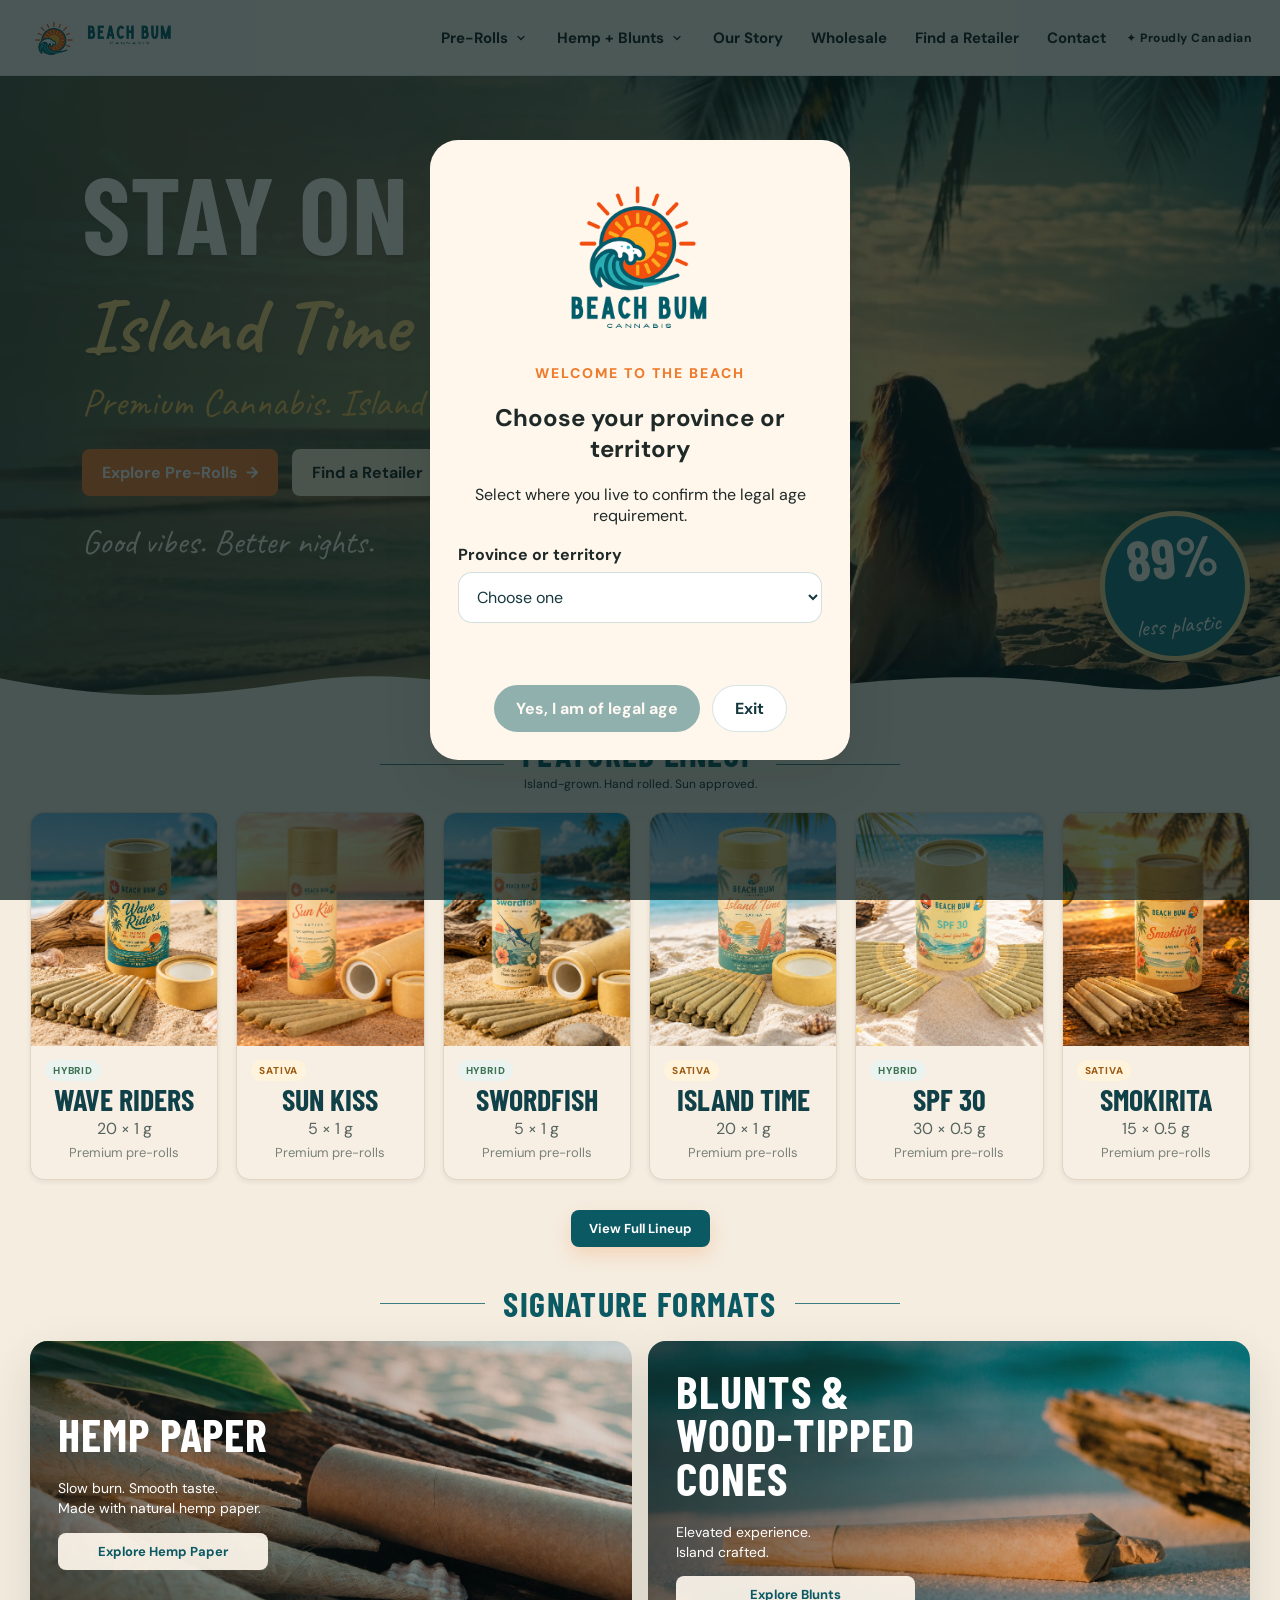
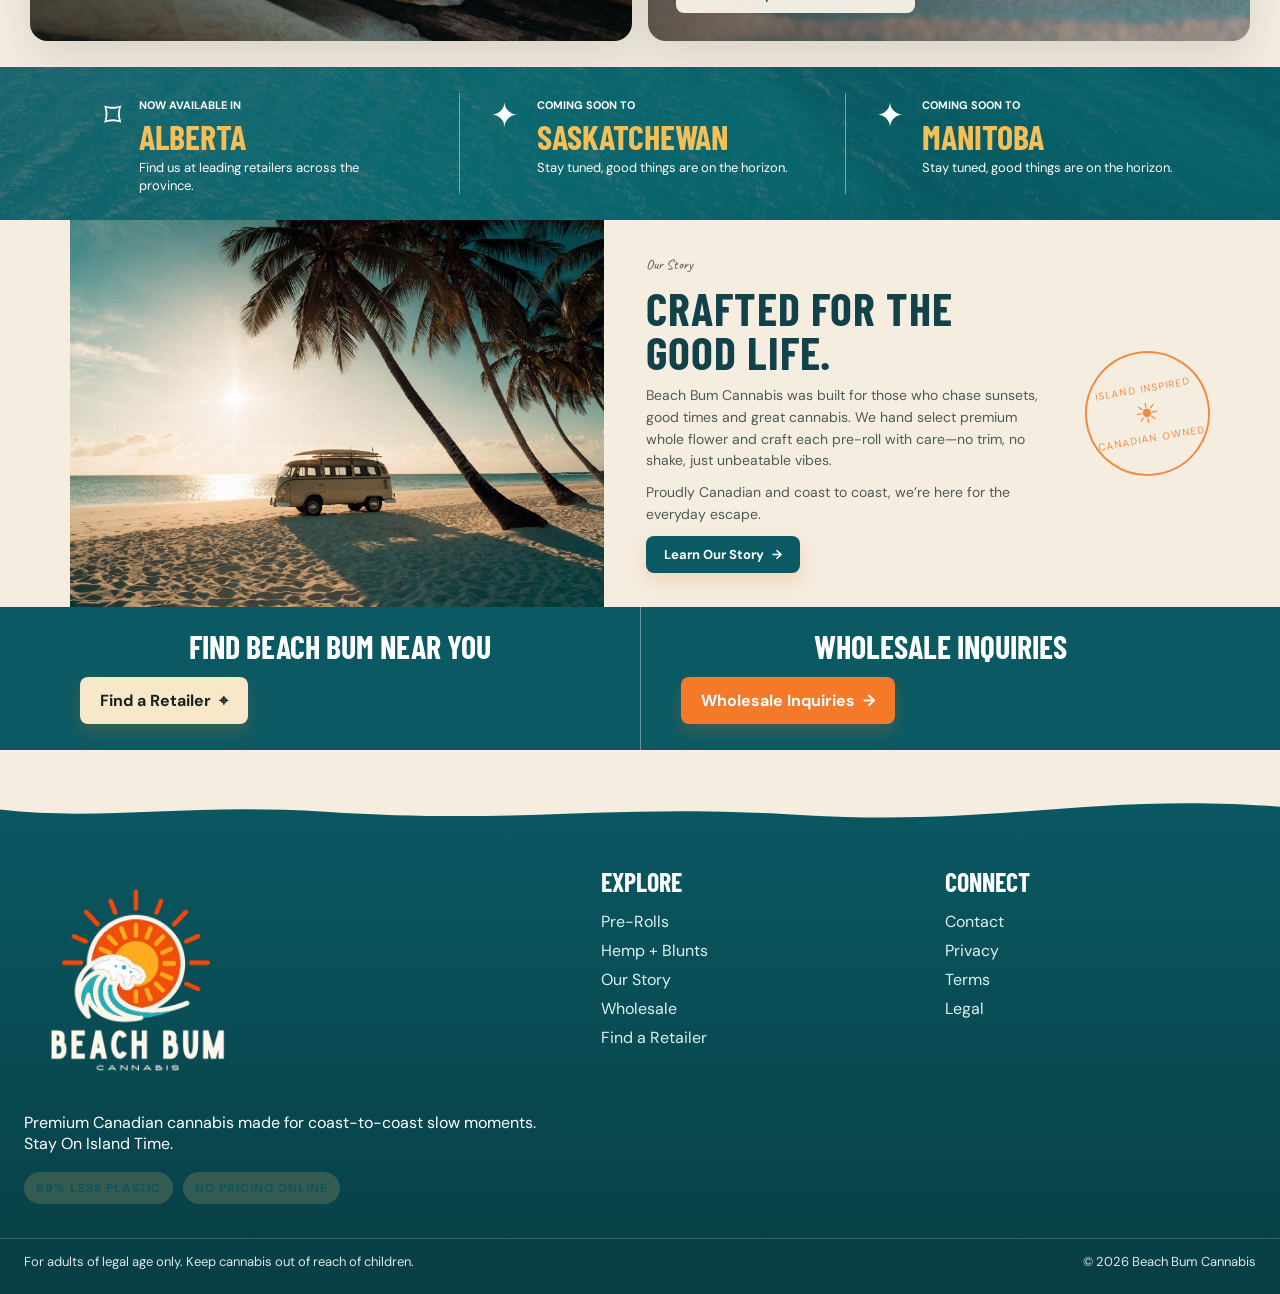
==== commit 81988c58: "Add files via upload" ====
--- a/index.html
+++ b/index.html
@@ -1,8 +1,8 @@
 <!doctype html><html lang="en"><head><title>Beach Bum Cannabis | Stay On Island Time</title><meta name="description" content="Beach Bum Cannabis — premium Canadian pre-rolls available in Alberta, with Saskatchewan and Manitoba coming soon."><meta charset="utf-8"><meta name="viewport" content="width=device-width, initial-scale=1"><meta name="theme-color" content="#0B5660"><link rel="preconnect" href="https://fonts.googleapis.com"><link rel="preconnect" href="https://fonts.gstatic.com" crossorigin><link href="https://fonts.googleapis.com/css2?family=Barlow+Condensed:wght@600;700;800&family=DM+Sans:wght@400;500;700&family=Caveat:wght@600;700&display=swap" rel="stylesheet"><link rel="stylesheet" href="assets/styles.css"><script defer src="assets/site.js"></script></head><body class="home"><div class="age-gate" hidden role="dialog" aria-modal="true" aria-labelledby="age-title"><div class="age-card"><img src="assets/images/logo.png" alt="Beach Bum Cannabis"><p class="eyebrow orange">Welcome to the beach</p><h2 id="age-title">Choose your province or territory</h2><p id="age-support">Select where you live to confirm the legal age requirement.</p><label class="age-select-label" for="age-province">Province or territory</label><select id="age-province" class="age-select"><option value="">Choose one</option><option>Alberta</option><option>British Columbia</option><option>Manitoba</option><option>New Brunswick</option><option>Newfoundland and Labrador</option><option>Northwest Territories</option><option>Nova Scotia</option><option>Nunavut</option><option>Ontario</option><option>Prince Edward Island</option><option>Quebec</option><option>Saskatchewan</option><option>Yukon</option></select><p class="age-minimum" id="age-minimum" aria-live="polite"></p><div class="age-actions"><button id="age-confirm" disabled>Yes, I am of legal age</button><button class="ghost" data-age-exit>Exit</button></div></div></div><header class="site-header"><a class="brand" href="index.html" aria-label="Beach Bum Cannabis home"><img src="assets/images/logo-horizontal.png" alt="Beach Bum Cannabis"></a><nav id="site-nav"><div class="nav-item"><a href="products.html">Pre-Rolls</a><button class="nav-caret" type="button" aria-label="Show pre-roll categories" aria-expanded="false"><svg viewBox="0 0 24 24" fill="none" stroke="currentColor" stroke-width="2.6" stroke-linecap="round" aria-hidden="true"><path d="M6 9l6 6 6-6"/></svg></button><div class="subnav"><a href="products.html">All Pre-Rolls</a><a href="products.html?filter=sativa">Sativa</a><a href="products.html?filter=indica">Indica</a><a href="products.html?filter=hybrid">Hybrid</a></div></div><div class="nav-item"><a href="formats.html">Hemp + Blunts</a><button class="nav-caret" type="button" aria-label="Show format types" aria-expanded="false"><svg viewBox="0 0 24 24" fill="none" stroke="currentColor" stroke-width="2.6" stroke-linecap="round" aria-hidden="true"><path d="M6 9l6 6 6-6"/></svg></button><div class="subnav"><a href="formats.html#hemp-paper">Hemp Paper<small>Slow, even burn</small></a><a href="formats.html#wood-tip">Blunts &amp; Wood-Tipped<small>2 g formats</small></a></div></div><a href="about.html">Our Story</a><a href="wholesale.html">Wholesale</a><a href="retailers.html">Find a Retailer</a><a href="contact.html">Contact</a></nav><span class="header-proud">✦ Proudly Canadian</span><button class="menu" aria-label="Open menu" aria-expanded="false">Menu</button></header><main>
-<section class="hero exact-hero"><div class="hero-media"><video autoplay muted loop playsinline preload="auto" poster="assets/images/hero-poster.jpg"><source src="assets/video/hero-loop.mp4" type="video/mp4"></video></div><div class="hero-overlay"></div><div class="hero-content reveal"><h1>STAY ON<br><span>Island Time</span></h1><p class="hero-tagline">Premium Cannabis. Island Inspired.</p><div class="hero-actions"><a class="button" href="products.html">Explore Pre-Rolls <span>→</span></a><a class="button ghost-light" href="retailers.html">Find a Retailer <span>⌖</span></a></div><p class="hero-script">Good vibes. Better nights.</p></div><div class="sticker-badge hero-badge"><strong>83%</strong><span>less plastic</span></div><div class="wave-divider"></div></section>
+<section class="hero exact-hero"><div class="hero-media"><video autoplay muted loop playsinline preload="auto" poster="assets/images/hero-poster.jpg"><source src="assets/video/hero-loop.mp4" type="video/mp4"></video></div><div class="hero-overlay"></div><div class="hero-content reveal"><h1>STAY ON<br><span>Island Time</span></h1><p class="hero-tagline">Premium Cannabis. Island Inspired.</p><div class="hero-actions"><a class="button" href="products.html">Explore Pre-Rolls <span>→</span></a><a class="button ghost-light" href="retailers.html">Find a Retailer <span>⌖</span></a></div><p class="hero-script">Good vibes. Better nights.</p></div><div class="sticker-badge hero-badge"><strong>89%</strong><span>less plastic</span></div><div class="wave-divider"></div></section>
 <section class="approved-section featured"><div class="rule-title"><span></span><div><h2>Featured Lineup</h2><p>Island-grown. Hand rolled. Sun approved.</p></div><span></span></div><div class="showcase-grid six-up"><article class="product-card reveal" data-type="hybrid" data-status="live" data-series="pre-rolls"><a href="product.html?id=wave-riders"><div class="card-image"><img src="assets/images/wave-riders.jpg" alt="Wave Riders Beach Bum Cannabis" loading="lazy"></div><div class="card-copy"><span class="type hybrid">Hybrid</span><h3>Wave Riders</h3><p>20 × 1 g</p><small>Premium pre-rolls</small><span class="text-link">Explore →</span></div></a></article><article class="product-card reveal" data-type="sativa" data-status="live" data-series="pre-rolls"><a href="product.html?id=sun-kiss"><div class="card-image"><img src="assets/images/sun-kiss.jpg" alt="Sun Kiss Beach Bum Cannabis" loading="lazy"></div><div class="card-copy"><span class="type sativa">Sativa</span><h3>Sun Kiss</h3><p>5 × 1 g</p><small>Premium pre-rolls</small><span class="text-link">Explore →</span></div></a></article><article class="product-card reveal" data-type="hybrid" data-status="live" data-series="pre-rolls"><a href="product.html?id=swordfish"><div class="card-image"><img src="assets/images/swordfish.jpg" alt="Swordfish Beach Bum Cannabis" loading="lazy"></div><div class="card-copy"><span class="type hybrid">Hybrid</span><h3>Swordfish</h3><p>5 × 1 g</p><small>Premium pre-rolls</small><span class="text-link">Explore →</span></div></a></article><article class="product-card reveal" data-type="sativa" data-status="live" data-series="pre-rolls"><a href="product.html?id=island-time"><div class="card-image"><img src="assets/images/island-time.jpg" alt="Island Time Beach Bum Cannabis" loading="lazy"></div><div class="card-copy"><span class="type sativa">Sativa</span><h3>Island Time</h3><p>20 × 1 g</p><small>Premium pre-rolls</small><span class="text-link">Explore →</span></div></a></article><article class="product-card reveal" data-type="hybrid" data-status="live" data-series="pre-rolls"><a href="product.html?id=spf-30"><div class="card-image"><img src="assets/images/spf-30.jpg" alt="SPF 30 Beach Bum Cannabis" loading="lazy"></div><div class="card-copy"><span class="type hybrid">Hybrid</span><h3>SPF 30</h3><p>30 × 0.5 g</p><small>Premium pre-rolls</small><span class="text-link">Explore →</span></div></a></article><article class="product-card reveal" data-type="sativa" data-status="live" data-series="pre-rolls"><a href="product.html?id=smokirita"><div class="card-image"><img src="assets/images/smokirita.jpg" alt="Smokirita Beach Bum Cannabis" loading="lazy"></div><div class="card-copy"><span class="type sativa">Sativa</span><h3>Smokirita</h3><p>15 × 0.5 g</p><small>Premium pre-rolls</small><span class="text-link">Explore →</span></div></a></article></div><div class="center-cta"><a class="button dark compact" href="products.html">View Full Lineup</a></div></section>
 <section class="approved-section signature"><div class="rule-title"><span></span><div><h2>Signature Formats</h2></div><span></span></div><div class="format-grid"><article class="format-panel hemp-panel"><img src="assets/images/format-hemp.jpg" alt="Beach Bum hemp paper pre-rolls"><div class="panel-copy"><h3>Hemp Paper</h3><p>Slow burn. Smooth taste.<br>Made with natural hemp paper.</p><a class="button alt compact" href="formats.html#hemp-paper">Explore Hemp Paper</a></div></article><article class="format-panel blunt-panel"><img src="assets/images/format-blunt.jpg" alt="Beach Bum wood-tipped blunts"><div class="panel-copy"><h3>Blunts &amp;<br>Wood-Tipped<br>Cones</h3><p>Elevated experience.<br>Island crafted.</p><a class="button alt compact" href="formats.html#wood-tip">Explore Blunts</a></div></article></div></section>
 <section class="province-band"><img src="assets/images/province-water.jpg" alt="" aria-hidden="true"><div class="province-grid"><article><span class="province-icon">⌑</span><div><small>Now available in</small><h3>Alberta</h3><p>Find us at leading retailers across the province.</p></div></article><article><span class="province-icon">✦</span><div><small>Coming soon to</small><h3>Saskatchewan</h3><p>Stay tuned, good things are on the horizon.</p></div></article><article><span class="province-icon">✦</span><div><small>Coming soon to</small><h3>Manitoba</h3><p>Stay tuned, good things are on the horizon.</p></div></article></div></section>
 <section class="story-block"><div class="story-photo"><img src="assets/images/story-van.jpg" alt="Beach Bum van beside the shore"></div><div class="story-copy"><p class="script-orange">Our Story</p><h2>Crafted for the good life.</h2><p>Beach Bum Cannabis was built for those who chase sunsets, good times and great cannabis. We hand select premium whole flower and craft each pre-roll with care—no trim, no shake, just unbeatable vibes.</p><p>Proudly Canadian and coast to coast, we’re here for the everyday escape.</p><a class="button dark compact" href="about.html">Learn Our Story <span>→</span></a></div><div class="story-seal"><span>Island Inspired</span><strong>☀</strong><span>Canadian Owned</span></div></section>
 <section class="bottom-cta-band"><div><h2>Find Beach Bum Near You</h2><a class="button ghost-light" href="retailers.html">Find a Retailer <span>⌖</span></a></div><div><h2>Wholesale Inquiries</h2><a class="button" href="wholesale.html">Wholesale Inquiries <span>→</span></a></div></section>
-</main><footer><div class="footer-wave"></div><div class="footer-inner"><div class="footer-brand"><img src="assets/images/logo-light.png" alt="Beach Bum Cannabis"><p>Premium Canadian cannabis made for coast-to-coast slow moments. Stay On Island Time.</p><div class="mini-badges"><span class="mini-badge">83% less plastic</span><span class="mini-badge">No pricing online</span></div></div><div><h4>Explore</h4><a href="products.html">Pre-Rolls</a><a href="formats.html">Hemp + Blunts</a><a href="about.html">Our Story</a><a href="wholesale.html">Wholesale</a><a href="retailers.html">Find a Retailer</a></div><div><h4>Connect</h4><a href="contact.html">Contact</a><a href="privacy.html">Privacy</a><a href="terms.html">Terms</a><a href="legal.html">Legal</a></div></div><div class="legal"><span>For adults of legal age only. Keep cannabis out of reach of children.</span><span>© 2026 Beach Bum Cannabis</span></div></footer></body></html>+</main><footer><div class="footer-wave"></div><div class="footer-inner"><div class="footer-brand"><img src="assets/images/logo-light.png" alt="Beach Bum Cannabis"><p>Premium Canadian cannabis made for coast-to-coast slow moments. Stay On Island Time.</p><div class="mini-badges"><span class="mini-badge">89% less plastic</span><span class="mini-badge">No pricing online</span></div></div><div><h4>Explore</h4><a href="products.html">Pre-Rolls</a><a href="formats.html">Hemp + Blunts</a><a href="about.html">Our Story</a><a href="wholesale.html">Wholesale</a><a href="retailers.html">Find a Retailer</a></div><div><h4>Connect</h4><a href="contact.html">Contact</a><a href="privacy.html">Privacy</a><a href="terms.html">Terms</a><a href="legal.html">Legal</a></div></div><div class="legal"><span>For adults of legal age only. Keep cannabis out of reach of children.</span><span>© 2026 Beach Bum Cannabis</span></div></footer></body></html>
--- a/assets/styles.css
+++ b/assets/styles.css
@@ -1,18 +1,18 @@
 
 :root{--sand:#E6D9BF;--bone:#F2E8D5;--sea:#5F9EA6;--deep:#3D7B85;--teal:#0B5660;--ink:#2B2A26;--orange:#E0894A;--gold:#F6C86A;--white:#fff;--shadow:0 18px 50px rgba(20,31,28,.12);--radius:24px;--max:1200px}
 *{box-sizing:border-box}html{scroll-behavior:smooth}body{margin:0;font-family:'DM Sans',system-ui,sans-serif;color:var(--ink);background:linear-gradient(180deg,#f8f4eb 0,#f2ebde 100%)}img{max-width:100%;display:block}a{text-decoration:none;color:inherit}button{font:inherit;cursor:pointer}
-.topbar{background:#f3bd45;color:#214047;font-size:12px;padding:9px 18px;display:flex;justify-content:center;gap:8px;font-weight:700;letter-spacing:.06em;text-transform:uppercase}.topbar-right{margin-left:auto;opacity:.9}.site-header{position:sticky;top:0;z-index:30;background:rgba(255,251,242,.92);backdrop-filter:blur(10px);display:flex;align-items:center;justify-content:space-between;padding:16px 26px;border-bottom:1px solid rgba(61,123,133,.12)}.brand img{width:210px}.site-header nav{display:flex;gap:28px;align-items:center}.site-header nav a{font-weight:600;font-size:15px;color:#143840}.site-header nav a.active,.site-header nav a:hover{color:var(--deep)}.menu{display:none;border:1px solid rgba(61,123,133,.18);background:#fff;padding:10px 14px;border-radius:999px}.button{display:inline-flex;align-items:center;justify-content:center;gap:8px;padding:14px 24px;border-radius:14px;background:linear-gradient(180deg,#f2a152,#de7e38);color:#fff;font-weight:700;box-shadow:0 10px 24px rgba(224,137,74,.28)}.button.dark{background:linear-gradient(180deg,#0b6873,#094b52)}.button.alt{background:rgba(255,248,237,.92);color:var(--teal);box-shadow:none}.button.ghost-light{background:rgba(255,250,240,.86);color:#17383f}.button.ghost-dark{background:transparent;border:1px solid rgba(11,86,96,.25);color:var(--teal);box-shadow:none}.section,.catalog-wrap{max-width:var(--max);margin:0 auto;padding:72px 24px}.section-header{display:flex;flex-direction:column;gap:8px;margin-bottom:28px}.section-header.center{text-align:center;align-items:center}.section h2,.catalog-title,.product-info h1,.page-hero h1,.hero h1,.story-copy h2,.format-panel h3,.retailer-cta h2{font-family:'Barlow Condensed',sans-serif;letter-spacing:.02em;line-height:.95;text-transform:uppercase}.hero{position:relative;min-height:760px;overflow:hidden}.hero-media,.hero-media img,.hero-media video{position:absolute;inset:0;width:100%;height:100%;object-fit:cover}.hero-media::after{content:"";position:absolute;inset:0;background:linear-gradient(90deg,rgba(13,23,24,.70) 0%,rgba(13,23,24,.36) 35%,rgba(13,23,24,.08) 66%,rgba(13,23,24,.05) 100%)}.wave-motion{position:absolute;inset:auto 0 0;height:45%;background:radial-gradient(ellipse at 20% 15%,rgba(255,255,255,.18) 0,rgba(255,255,255,0) 55%),linear-gradient(180deg,rgba(255,255,255,0) 0,rgba(82,163,173,.22) 100%);mix-blend-mode:screen;opacity:.65;animation:seaShift 12s ease-in-out infinite alternate}@keyframes seaShift{0%{transform:translateX(-2%) translateY(0)}100%{transform:translateX(2%) translateY(8px)}}.hero-overlay{position:absolute;inset:0;background:radial-gradient(circle at 84% 23%,rgba(246,200,106,.28),transparent 22%)}.hero-content{position:relative;z-index:2;max-width:var(--max);margin:0 auto;padding:140px 24px 160px;color:#fff}.eyebrow{color:#f6dd9d;text-transform:uppercase;font-weight:800;font-size:14px;letter-spacing:.14em}.eyebrow.orange{color:var(--orange)}.hero h1{font-size:clamp(68px,12vw,140px);margin:14px 0 6px}.hero h1 span{font-family:'Caveat',cursive;text-transform:none;color:#ffd37a;font-size:.72em;display:inline-block;margin-top:8px}.hero-sub{font-size:24px;max-width:580px}.hero-actions,.cta-buttons{display:flex;gap:14px;flex-wrap:wrap;margin-top:28px}.hero-script{font-family:'Caveat',cursive;font-size:42px;color:#fff8ea;margin-top:38px}.wave-divider{position:absolute;left:0;right:0;bottom:-1px;height:120px;background:var(--bone);-webkit-mask-image:url("data:image/svg+xml,%3Csvg%20xmlns%3D%27http%3A%2F%2Fwww.w3.org%2F2000%2Fsvg%27%20viewBox%3D%270%200%201440%20120%27%20preserveAspectRatio%3D%27none%27%3E%3Cpath%20d%3D%27M0%2C69%20C127%2C40%20182%2C80%20304%2C74%20C405%2C69%20491%2C36%20611%2C52%20C703%2C64%20788%2C101%20896%2C89%20C986%2C79%201026%2C58%201120%2C52%20C1271%2C42%201338%2C74%201440%2C83%20L1440%2C120%20L0%2C120%20Z%27%20fill%3D%27%23fff%27%2F%3E%3C%2Fsvg%3E");mask-image:url("data:image/svg+xml,%3Csvg%20xmlns%3D%27http%3A%2F%2Fwww.w3.org%2F2000%2Fsvg%27%20viewBox%3D%270%200%201440%20120%27%20preserveAspectRatio%3D%27none%27%3E%3Cpath%20d%3D%27M0%2C69%20C127%2C40%20182%2C80%20304%2C74%20C405%2C69%20491%2C36%20611%2C52%20C703%2C64%20788%2C101%20896%2C89%20C986%2C79%201026%2C58%201120%2C52%20C1271%2C42%201338%2C74%201440%2C83%20L1440%2C120%20L0%2C120%20Z%27%20fill%3D%27%23fff%27%2F%3E%3C%2Fsvg%3E");-webkit-mask-size:100% 100%;mask-size:100% 100%;-webkit-mask-repeat:no-repeat;mask-repeat:no-repeat}.sticker-badge{position:absolute;display:grid;place-items:center;width:118px;height:118px;border-radius:50%;background:radial-gradient(circle at 30% 30%,#4fa7b1 0,#2d7f8b 72%);color:#fbf7ef;border:4px solid rgba(255,240,214,.65);box-shadow:var(--shadow);text-align:center;rotate:-5deg}.sticker-badge strong{font-size:44px;line-height:.85;font-family:'Barlow Condensed',sans-serif}.sticker-badge span{font-size:20px;font-family:'Caveat',cursive}.hero-badge{right:32px;bottom:132px}.sticker-badge.small{right:24px;bottom:24px;scale:.88}.sticker-badge.side{position:static;margin-top:18px;scale:.82}
+.topbar{background:#f3bd45;color:#214047;font-size:12px;padding:9px 18px;display:flex;justify-content:center;gap:8px;font-weight:700;letter-spacing:.06em;text-transform:uppercase}.topbar-right{margin-left:auto;opacity:.9}.site-header{position:sticky;top:0;z-index:30;background:rgba(255,251,242,.92);backdrop-filter:blur(10px);display:flex;align-items:center;justify-content:space-between;padding:16px 26px;border-bottom:1px solid rgba(61,123,133,.12)}.brand img{width:210px}.site-header nav{display:flex;gap:28px;align-items:center}.site-header nav a{font-weight:600;font-size:15px;color:#143840}.site-header nav a.active,.site-header nav a:hover{color:var(--deep)}.menu{display:none;border:1px solid rgba(61,123,133,.18);background:#fff;padding:10px 14px;border-radius:999px}.button{display:inline-flex;align-items:center;justify-content:center;gap:8px;padding:14px 24px;border-radius:14px;background:linear-gradient(180deg,#f2a152,#de7e38);color:#fff;font-weight:700;box-shadow:0 10px 24px rgba(224,137,74,.28)}.button.dark{background:linear-gradient(180deg,#0b6873,#094b52)}.button.alt{background:rgba(255,248,237,.92);color:var(--teal);box-shadow:none}.button.ghost-light{background:rgba(255,250,240,.86);color:#17383f}.button.ghost-dark{background:transparent;border:1px solid rgba(11,86,96,.25);color:var(--teal);box-shadow:none}.section,.catalog-wrap{max-width:var(--max);margin:0 auto;padding:72px 24px}.section-header{display:flex;flex-direction:column;gap:8px;margin-bottom:28px}.section-header.center{text-align:center;align-items:center}.section h2,.catalog-title,.product-info h1,.page-hero h1,.hero h1,.story-copy h2,.format-panel h3,.retailer-cta h2{font-family:'Barlow Condensed',sans-serif;letter-spacing:.02em;line-height:.95;text-transform:uppercase}.hero{position:relative;min-height:760px;overflow:hidden}.hero-media,.hero-media img,.hero-media video{position:absolute;inset:0;width:100%;height:100%;object-fit:cover}.hero-media::after{content:"";position:absolute;inset:0;background:linear-gradient(90deg,rgba(13,23,24,.70) 0%,rgba(13,23,24,.36) 35%,rgba(13,23,24,.08) 66%,rgba(13,23,24,.05) 100%)}.wave-motion{position:absolute;inset:auto 0 0;height:45%;background:radial-gradient(ellipse at 20% 15%,rgba(255,255,255,.18) 0,rgba(255,255,255,0) 55%),linear-gradient(180deg,rgba(255,255,255,0) 0,rgba(82,163,173,.22) 100%);mix-blend-mode:screen;opacity:.65;animation:seaShift 12s ease-in-out infinite alternate}@keyframes seaShift{0%{transform:translateX(-2%) translateY(0)}100%{transform:translateX(2%) translateY(8px)}}.hero-overlay{position:absolute;inset:0;background:radial-gradient(circle at 84% 23%,rgba(246,200,106,.28),transparent 22%)}.hero-content{position:relative;z-index:2;max-width:var(--max);margin:0 auto;padding:140px 24px 160px;color:#fff}.eyebrow{color:#f6dd9d;text-transform:uppercase;font-weight:800;font-size:14px;letter-spacing:.14em}.eyebrow.orange{color:var(--orange)}.hero h1{font-size:clamp(68px,12vw,140px);margin:14px 0 6px}.hero h1 span{font-family:'Caveat',cursive;text-transform:none;color:#ffd37a;font-size:.72em;display:inline-block;margin-top:8px}.hero-sub{font-size:24px;max-width:580px}.hero-actions,.cta-buttons{display:flex;gap:14px;flex-wrap:wrap;margin-top:28px}.hero-script{font-family:'Caveat',cursive;font-size:42px;color:#fff8ea;margin-top:38px}.wave-divider{position:absolute;left:0;right:0;bottom:-1px;height:120px;background:var(--bone);clip-path:path('M0,69 C127,40 182,80 304,74 C405,69 491,36 611,52 C703,64 788,101 896,89 C986,79 1026,58 1120,52 C1271,42 1338,74 1440,83 L1440,120 L0,120 Z')}.sticker-badge{position:absolute;display:grid;place-items:center;width:118px;height:118px;border-radius:50%;background:radial-gradient(circle at 30% 30%,#4fa7b1 0,#2d7f8b 72%);color:#fbf7ef;border:4px solid rgba(255,240,214,.65);box-shadow:var(--shadow);text-align:center;rotate:-5deg}.sticker-badge strong{font-size:44px;line-height:.85;font-family:'Barlow Condensed',sans-serif}.sticker-badge span{font-size:20px;font-family:'Caveat',cursive}.hero-badge{right:32px;bottom:132px}.sticker-badge.small{right:24px;bottom:24px;scale:.88}.sticker-badge.side{position:static;margin-top:18px;scale:.82}
 .marquee{overflow:hidden;background:linear-gradient(180deg,#135f68,#094952);color:#fff;padding:12px 0}.marquee div{white-space:nowrap;display:inline-block;padding-left:100%;animation:marquee 28s linear infinite;font-weight:800;letter-spacing:.08em;text-transform:uppercase;font-size:13px}@keyframes marquee{to{transform:translateX(-100%)}}
 .intro{text-align:center}.intro h2,.catalog-title,.retailer-cta h2,.section h2{font-size:clamp(44px,5vw,74px);margin:0;color:#114149}.intro p{max-width:760px;margin:18px auto 0;font-size:18px;color:#4e5b57}
 .showcase-grid,.product-grid{max-width:var(--max);margin:0 auto;padding:0 24px;display:grid;grid-template-columns:repeat(3,1fr);gap:22px}.showcase-grid.six-up{grid-template-columns:repeat(6,1fr)}.product-card{background:#fff8ef;border:1px solid rgba(61,123,133,.12);border-radius:20px;overflow:hidden;box-shadow:0 6px 28px rgba(31,48,50,.06);transition:transform .35s ease, box-shadow .35s ease}.product-card:hover{transform:translateY(-6px);box-shadow:var(--shadow)}.card-image{position:relative;aspect-ratio:5/5;overflow:hidden}.card-image img,.coming-card-art{width:100%;height:100%;object-fit:cover;background:linear-gradient(180deg,#8bc4cc,#e8d8ba)}.coming-card-art{display:grid;place-items:center;color:#fff;font-family:'Barlow Condensed',sans-serif;font-size:36px;letter-spacing:.03em;background:linear-gradient(180deg,#5f9ea6 0,#e6d9bf 100%)}.status-chip{position:absolute;top:12px;right:12px;background:rgba(255,250,240,.94);color:#295760;border-radius:999px;padding:8px 12px;font-size:11px;font-weight:800;text-transform:uppercase;letter-spacing:.08em}.status-chip.coming-soon{background:rgba(43,42,38,.82);color:#fff}.card-copy{padding:14px 16px 18px;display:grid;gap:8px}.type{display:inline-flex;border-radius:999px;background:#edf7f8;color:#295760;padding:5px 9px;font-size:11px;font-weight:800;text-transform:uppercase;letter-spacing:.08em}.type.sativa{background:#fff3db;color:#9c5a13}.type.indica{background:#eef0f7;color:#575981}.type.hybrid{background:#eaf3ef;color:#3d7252}.card-copy h3{margin:0;font-family:'Barlow Condensed',sans-serif;font-size:36px;line-height:.9;text-transform:uppercase;color:#104048}.card-copy p{margin:0;color:#56635f}.card-copy small{color:#7a827b}.text-link{color:var(--deep);font-weight:800}
-.center-cta{text-align:center;padding:30px 24px 10px}.formats-overview .format-grid{display:grid;grid-template-columns:repeat(2,1fr);gap:24px}.format-panel,.feature-banner{position:relative;min-height:310px;border-radius:28px;overflow:hidden;display:flex;align-items:end;padding:28px;box-shadow:var(--shadow)}.format-panel::before,.feature-banner::before,.page-hero-bg::before{content:"";position:absolute;inset:0;background-size:cover;background-position:center;z-index:0;animation:drift 12s ease-in-out infinite alternate}@keyframes drift{from{transform:scale(1.02) translateX(-1%)}to{transform:scale(1.08) translateX(1%)}}.format-panel::after,.feature-banner::after,.page-hero-bg::after{content:"";position:absolute;inset:0;background:linear-gradient(180deg,rgba(0,0,0,.08),rgba(0,0,0,.56));z-index:0}.format-panel .panel-copy,.feature-banner>div,.page-hero-copy{position:relative;z-index:1;color:#fff}.format-panel.water::before{background-image:url('images/format-hemp.jpg')}.format-panel.sunset::before{background-image:url('images/format-blunt.jpg')}.feature-banner.sea::before{background-image:url('images/format-hemp.jpg')}.feature-banner.ember::before{background-image:url('images/format-blunt.jpg')}.format-panel h3,.feature-banner h3{font-size:56px;margin:0 0 8px}.format-panel p,.feature-banner p{max-width:430px}
+.center-cta{text-align:center;padding:30px 24px 10px}.formats-overview .format-grid{display:grid;grid-template-columns:repeat(2,1fr);gap:24px}.format-panel,.feature-banner{position:relative;min-height:310px;border-radius:28px;overflow:hidden;display:flex;align-items:end;padding:28px;box-shadow:var(--shadow)}.format-panel::before,.feature-banner::before,.page-hero-bg::before{content:"";position:absolute;inset:0;background-size:cover;background-position:center;z-index:0;animation:drift 12s ease-in-out infinite alternate}@keyframes drift{from{transform:scale(1.02) translateX(-1%)}to{transform:scale(1.08) translateX(1%)}}.format-panel::after,.feature-banner::after,.page-hero-bg::after{content:"";position:absolute;inset:0;background:linear-gradient(180deg,rgba(0,0,0,.08),rgba(0,0,0,.56));z-index:0}.format-panel .panel-copy,.feature-banner>div,.page-hero-copy{position:relative;z-index:1;color:#fff}.format-panel.water::before{background-image:url('images/wave-riders.jpg')}.format-panel.sunset::before{background-image:url('images/swordfish.jpg')}.feature-banner.sea::before{background-image:url('images/wave-riders.jpg')}.feature-banner.ember::before{background-image:url('images/swordfish.jpg')}.format-panel h3,.feature-banner h3{font-size:56px;margin:0 0 8px}.format-panel p,.feature-banner p{max-width:430px}
 .availability-strip{margin:64px auto 0;max-width:100%;padding:34px 24px;background:linear-gradient(180deg,#4e9ca5,#2c7881);color:#fff;display:grid;grid-template-columns:repeat(3,1fr);gap:24px;border-top-left-radius:28px;border-top-right-radius:28px}.availability-strip>div{max-width:var(--max);width:100%;margin:0 auto}.availability-strip h3{font-family:'Barlow Condensed',sans-serif;text-transform:uppercase;letter-spacing:.02em;margin:4px 0;font-size:54px}.availability-strip small{text-transform:uppercase;letter-spacing:.12em;font-weight:800;opacity:.9}.story-split{max-width:var(--max);margin:0 auto;padding:0 24px 70px;display:grid;grid-template-columns:1.1fr .9fr;gap:28px;align-items:center}.story-image img{width:100%;border-radius:28px;box-shadow:var(--shadow)}.story-copy{padding:8px 10px}.story-copy h2{font-size:72px;margin:8px 0;color:#114149}.story-copy p{font-size:18px;color:#4f5a56}.inline-seal{display:inline-block;margin:10px 0 20px;padding:10px 16px;border:1px solid rgba(11,86,96,.15);border-radius:999px;color:#0b5660;background:#fffbf4;font-weight:700}
 .retailer-cta{max-width:var(--max);margin:0 auto 54px;padding:0 24px 30px;display:flex;justify-content:space-between;align-items:end;gap:30px}.retailer-cta h2{font-size:62px;margin:6px 0;color:#104048}.retailer-cta p{font-size:18px}
-.page-hero{position:relative;min-height:320px;padding:120px 24px 80px;overflow:hidden}.page-hero-copy{position:relative;z-index:1;max-width:var(--max);margin:0 auto;color:#fff}.page-hero h1{font-size:clamp(70px,11vw,128px);margin:0}.page-hero p{font-size:22px;max-width:680px}.page-hero-bg{position:absolute;inset:0;background:linear-gradient(180deg,#336f78,#0f4b53)}.page-hero-bg::before{background-image:url('images/hero-sunset.jpg')}.page-hero-bg.about::before{background-image:url('images/about-beach.jpg')}.page-hero-bg.contact::before{background-image:url('images/contact-sunset.jpg')}.wave-top::after{content:"";position:absolute;left:0;right:0;bottom:-1px;height:76px;background:var(--bone);-webkit-mask-image:url("data:image/svg+xml,%3Csvg%20xmlns%3D%27http%3A%2F%2Fwww.w3.org%2F2000%2Fsvg%27%20viewBox%3D%270%200%201440%2076%27%20preserveAspectRatio%3D%27none%27%3E%3Cpath%20d%3D%27M0%2C34%20C193%2C0%20248%2C77%20444%2C61%20C577%2C50%20613%2C10%20817%2C24%20C1033%2C38%201112%2C78%201440%2C46%20L1440%2C76%20L0%2C76%20Z%27%20fill%3D%27%23fff%27%2F%3E%3C%2Fsvg%3E");mask-image:url("data:image/svg+xml,%3Csvg%20xmlns%3D%27http%3A%2F%2Fwww.w3.org%2F2000%2Fsvg%27%20viewBox%3D%270%200%201440%2076%27%20preserveAspectRatio%3D%27none%27%3E%3Cpath%20d%3D%27M0%2C34%20C193%2C0%20248%2C77%20444%2C61%20C577%2C50%20613%2C10%20817%2C24%20C1033%2C38%201112%2C78%201440%2C46%20L1440%2C76%20L0%2C76%20Z%27%20fill%3D%27%23fff%27%2F%3E%3C%2Fsvg%3E");-webkit-mask-size:100% 100%;mask-size:100% 100%;-webkit-mask-repeat:no-repeat;mask-repeat:no-repeat}
+.page-hero{position:relative;min-height:320px;padding:120px 24px 80px;overflow:hidden}.page-hero-copy{position:relative;z-index:1;max-width:var(--max);margin:0 auto;color:#fff}.page-hero h1{font-size:clamp(70px,11vw,128px);margin:0}.page-hero p{font-size:22px;max-width:680px}.page-hero-bg{position:absolute;inset:0;background:linear-gradient(180deg,#336f78,#0f4b53)}.page-hero-bg::before{background-image:url('images/hero-sunset.jpg')}.page-hero-bg.about::before{background-image:url('images/about-beach.jpg')}.page-hero-bg.contact::before{background-image:url('images/contact-sunset.jpg')}.wave-top::after{content:"";position:absolute;left:0;right:0;bottom:-1px;height:76px;background:var(--bone);clip-path:path('M0,34 C193,0 248,77 444,61 C577,50 613,10 817,24 C1033,38 1112,78 1440,46 L1440,76 L0,76 Z')}
 .filter-toolbar{max-width:var(--max);margin:0 auto 24px;padding:18px 24px 0}.filters{display:flex;flex-wrap:wrap;gap:10px}.filters button{border:1px solid rgba(11,86,96,.16);background:#fff8ef;padding:11px 16px;border-radius:999px;font-weight:700;color:#2c4d51}.filters button.active{background:#0b5660;color:#fff}.catalog-title{text-align:center;font-size:56px;color:#114149;margin:22px auto 30px}.feature-banner-grid{display:grid;grid-template-columns:repeat(2,1fr);gap:22px}.coming-grid .product-card{opacity:.96}
 .product-detail{display:grid;grid-template-columns:1.05fr .95fr;gap:44px;align-items:start}.gallery-shell{border-radius:28px;overflow:hidden;background:#fff6ea;box-shadow:var(--shadow)}.gallery-shell img{width:100%;height:auto}.back{display:inline-block;margin-bottom:10px;color:#0b5660;font-weight:700}.status-line{display:block;color:#295760;font-weight:700;margin-bottom:12px}.product-info h1{font-size:74px;margin:6px 0 4px;color:#114149}.pack{font-size:30px;font-family:'Barlow Condensed',sans-serif;color:#49615f;margin:0 0 16px}.lead{font-size:20px;line-height:1.6;color:#4b5755}.fact-grid{display:grid;grid-template-columns:repeat(2,1fr);gap:14px;margin:28px 0}.fact-grid>div{background:#fff9ef;border:1px solid rgba(11,86,96,.1);padding:18px;border-radius:18px}.fact-grid strong{display:block;color:#114149}.fact-grid span{color:#59625e}.retailer-box,.soft-card,.province-card,.icon-card,.contact-panel,.legal-page,.site-form{background:#fff9ef;border:1px solid rgba(11,86,96,.09);border-radius:24px;box-shadow:0 8px 26px rgba(31,48,50,.06)}.retailer-box{padding:24px;margin-top:20px}.related .compact{padding:0}.split-format,.story-columns,.contact-split,.contact-grid,.province-grid,.icon-facts{display:grid;gap:24px}.split-format{grid-template-columns:1fr 1fr;align-items:start}.split-format.reverse .panel-copy{order:2}.format-listing{display:grid;gap:14px}.format-item{padding:22px;background:#fff9ef;border-radius:22px;border:1px solid rgba(11,86,96,.09)}.format-item h3{margin:10px 0 6px;font-family:'Barlow Condensed',sans-serif;font-size:42px;text-transform:uppercase;color:#114149}.story-columns{grid-template-columns:1fr .9fr;align-items:start}.soft-card{padding:28px}.icon-facts{grid-template-columns:repeat(4,1fr)}.icon-card{padding:24px}.icon-card h3{margin:0 0 8px;font-family:'Barlow Condensed',sans-serif;font-size:38px;color:#114149}.contact-split{grid-template-columns:.8fr 1fr;align-items:center}.province-grid{grid-template-columns:repeat(3,1fr)}.province-card{padding:28px}.province-card h2{font-family:'Barlow Condensed',sans-serif;font-size:56px;color:#114149;margin:0 0 8px}.contact-grid{grid-template-columns:1fr .9fr}.site-form{display:grid;gap:14px;padding:24px}.site-form input,.site-form textarea{width:100%;padding:14px 15px;border:1px solid rgba(11,86,96,.16);background:#fff;border-radius:14px;font:inherit}.site-form textarea{min-height:140px;resize:vertical}.contact-panel{padding:24px}.contact-list{list-style:none;padding:0;margin:0;display:grid;gap:16px}.contact-list li{display:grid;gap:2px}
 .mini-badges{display:flex;gap:10px;flex-wrap:wrap;margin-top:18px}.mini-badge{display:inline-flex;padding:8px 12px;border-radius:999px;background:rgba(246,200,106,.18);color:#0b5660;font-weight:800;font-size:12px;text-transform:uppercase;letter-spacing:.08em}
-footer{margin-top:40px;background:linear-gradient(180deg,#0a5963,#083e45);color:#fff;position:relative}.footer-wave{height:40px;background:var(--bone);-webkit-mask-image:url("data:image/svg+xml,%3Csvg%20xmlns%3D%27http%3A%2F%2Fwww.w3.org%2F2000%2Fsvg%27%20viewBox%3D%270%200%201440%2040%27%20preserveAspectRatio%3D%27none%27%3E%3Cpath%20d%3D%27M0%2C30%20C149%2C8%20250%2C55%20435%2C42%20C564%2C33%20661%2C10%20799%2C22%20C915%2C33%201029%2C57%201175%2C41%20C1296%2C28%201360%2C14%201440%2C24%20L1440%2C0%20L0%2C0%20Z%27%20fill%3D%27%23fff%27%2F%3E%3C%2Fsvg%3E");mask-image:url("data:image/svg+xml,%3Csvg%20xmlns%3D%27http%3A%2F%2Fwww.w3.org%2F2000%2Fsvg%27%20viewBox%3D%270%200%201440%2040%27%20preserveAspectRatio%3D%27none%27%3E%3Cpath%20d%3D%27M0%2C30%20C149%2C8%20250%2C55%20435%2C42%20C564%2C33%20661%2C10%20799%2C22%20C915%2C33%201029%2C57%201175%2C41%20C1296%2C28%201360%2C14%201440%2C24%20L1440%2C0%20L0%2C0%20Z%27%20fill%3D%27%23fff%27%2F%3E%3C%2Fsvg%3E");-webkit-mask-size:100% 100%;mask-size:100% 100%;-webkit-mask-repeat:no-repeat;mask-repeat:no-repeat}.footer-inner{max-width:var(--max);margin:0 auto;padding:34px 24px;display:grid;grid-template-columns:1.4fr .8fr .8fr;gap:32px}.footer-brand img{width:230px;margin-bottom:14px}footer h4{margin:0 0 10px;font-family:'Barlow Condensed',sans-serif;font-size:26px;text-transform:uppercase}footer a{display:block;color:#ddf0f1;padding:4px 0}.legal{border-top:1px solid rgba(255,255,255,.16);padding:14px 24px 24px;max-width:var(--max);margin:0 auto;display:flex;justify-content:space-between;gap:16px;font-size:13px;color:#dce8e9}
+footer{margin-top:40px;background:linear-gradient(180deg,#0a5963,#083e45);color:#fff;position:relative}.footer-wave{height:40px;background:var(--bone);clip-path:path('M0,30 C149,8 250,55 435,42 C564,33 661,10 799,22 C915,33 1029,57 1175,41 C1296,28 1360,14 1440,24 L1440,0 L0,0 Z')}.footer-inner{max-width:var(--max);margin:0 auto;padding:34px 24px;display:grid;grid-template-columns:1.4fr .8fr .8fr;gap:32px}.footer-brand img{width:230px;margin-bottom:14px}footer h4{margin:0 0 10px;font-family:'Barlow Condensed',sans-serif;font-size:26px;text-transform:uppercase}footer a{display:block;color:#ddf0f1;padding:4px 0}.legal{border-top:1px solid rgba(255,255,255,.16);padding:14px 24px 24px;max-width:var(--max);margin:0 auto;display:flex;justify-content:space-between;gap:16px;font-size:13px;color:#dce8e9}
 .reveal{opacity:0;transform:translateY(26px);transition:opacity .8s cubic-bezier(.22,1,.36,1), transform .8s cubic-bezier(.22,1,.36,1)}.reveal.in{opacity:1;transform:none}
 .age-gate{position:fixed;inset:0;background:rgba(8,27,29,.72);display:grid;place-items:center;z-index:80;padding:24px}.age-card{max-width:420px;background:#fff7eb;border-radius:28px;padding:28px;box-shadow:var(--shadow);text-align:center}.age-card img{width:180px;margin:0 auto 16px}.age-actions{display:flex;justify-content:center;gap:12px;margin-top:22px}.age-actions button{padding:12px 22px;border:none;border-radius:999px;background:var(--teal);color:#fff;font-weight:700}.age-actions .ghost{background:#fff;color:#15383e;border:1px solid rgba(11,86,96,.16)}
 @media (max-width:1100px){.showcase-grid.six-up{grid-template-columns:repeat(3,1fr)}.icon-facts{grid-template-columns:repeat(2,1fr)}.site-header nav{gap:18px}.hero-badge{bottom:94px}}
@@ -55,22 +55,50 @@
 @media(max-width:1000px){.site-header nav{gap:14px}.header-proud{display:none}}
 @media(max-width:860px){body{padding-top:68px}.site-header{height:68px;min-height:68px;padding:8px 16px!important}.brand{height:50px}.brand img{height:42px!important}.site-header nav{top:68px}.dual-cta{grid-template-columns:1fr}.dual-cta>div+div{border-left:0;border-top:1px solid rgba(255,255,255,.3)}}
 
-/* ===================================================================
-   v7 — mockup fidelity: rule heads, card icons, nav menus,
-        angled province ribbon, seal, CTA band, motion
-   =================================================================== */
-.rule-head{text-align:center;padding:58px 24px 6px}
-.rule-head .rule-line{display:flex;align-items:center;justify-content:center;gap:18px}
-.rule-head .rule-line::before,.rule-head .rule-line::after{
-  content:"";height:2px;width:min(150px,15vw);background:linear-gradient(90deg,transparent,#3d7b85);opacity:.55}
-.rule-head .rule-line::after{background:linear-gradient(90deg,#3d7b85,transparent)}
-.rule-head h2{font-family:'Barlow Condensed',sans-serif;font-weight:800;text-transform:uppercase;
-  font-size:clamp(25px,3.2vw,36px);color:#0b5660;margin:0;letter-spacing:.02em;white-space:nowrap}
-.rule-head p{margin:9px 0 0;color:#5c6b66;font-size:15px}
+body.artboard-page{background:#f5efe3;margin:0;}
+.artboard-wrap{max-width:1055px;margin:0 auto;padding:0 0 28px;}
+.artboard{position:relative;width:100%;aspect-ratio:1055/1491;background:#f5efe3;overflow:hidden;box-shadow:0 12px 40px rgba(27,41,43,.08);}
+.exact-home-image{display:block;width:100%;height:100%;object-fit:contain;}
+.hotspot{position:absolute;border-radius:12px;outline:none;}
+.hotspot:hover,.hotspot:focus-visible{box-shadow:0 0 0 3px rgba(255,255,255,.95),0 0 0 6px rgba(11,86,96,.65);}
 
-.card-copy .picons{display:flex;gap:10px;margin-top:10px;padding-top:9px;
-  border-top:1px solid rgba(61,123,133,.14);color:#5c9aa4}
-.card-copy .picons svg{width:17px;height:17px;display:block}
+.format-visual{background:#fff9ef;border:1px solid rgba(11,86,96,.09);border-radius:24px;box-shadow:0 8px 26px rgba(31,48,50,.06);overflow:hidden;align-self:start}.format-visual img{display:block;width:100%;height:100%;object-fit:cover;min-height:280px}.split-format{grid-template-columns:1fr 1fr 1fr}@media (max-width:860px){.split-format{grid-template-columns:1fr}.split-format.reverse .panel-copy{order:0}}
+/* v10 approved-layout rebuild: real responsive HTML, no screenshot artboards */
+:root{--bone:#F5EDE0;--cream:#F5EDE0;--teal:#0B5963;--teal-dark:#064650;--orange:#EE7A2C;--yellow:#F4C56A;--ink:#1F2928;--max:1200px}
+html,body{background:#F5EDE0}
+body{background:#F5EDE0;color:var(--ink)}
+.site-header{background:rgba(250,246,238,.97);border-bottom:1px solid rgba(31,41,40,.08)}
+.site-header nav a{color:#171C1C;font-weight:700}
+.header-proud{color:#171C1C}
+.button{border-radius:8px;padding:13px 20px;background:#F47A2A;box-shadow:0 8px 18px rgba(238,122,44,.22)}
+.button.dark{background:#0B5963}.button.compact{padding:10px 18px;font-size:13px}.button.ghost-light{background:#F7E8CA;color:#18211F}
+.exact-hero{min-height:620px}
+.exact-hero .hero-media video{object-position:center 48%}
+.exact-hero .hero-media::after{background:linear-gradient(90deg,rgba(11,17,17,.72) 0%,rgba(11,17,17,.48) 34%,rgba(11,17,17,.06) 68%,rgba(11,17,17,.04) 100%)}
+.exact-hero .hero-content{padding:88px 42px 140px;max-width:1200px}
+.exact-hero h1{font-family:'Barlow Condensed',sans-serif;font-size:clamp(72px,8.5vw,122px);line-height:.88;letter-spacing:.01em;margin:0;color:#FFF9EE;text-shadow:0 3px 0 rgba(0,0,0,.08);max-width:520px}
+.hero-tagline{font-family:'Caveat',cursive;color:#F6BE52;font-size:clamp(28px,3vw,43px);margin:18px 0 0}
+.exact-hero .hero-actions{margin-top:22px}.exact-hero .hero-script{margin-top:24px;font-size:34px}
+.hero-badge{right:30px;bottom:76px;width:116px;height:116px;background:#1B7781;border-color:#F2D18E}
+.wave-divider{height:92px;background:#F5EDE0;clip-path:none;-webkit-mask-image:url("data:image/svg+xml,%3Csvg xmlns='http://www.w3.org/2000/svg' viewBox='0 0 1440 120' preserveAspectRatio='none'%3E%3Cpath d='M0 42 C145 74 216 67 342 46 C506 18 614 92 788 70 C957 49 1068 28 1216 50 C1309 64 1375 55 1440 39 L1440 120 L0 120 Z' fill='%23fff'/%3E%3C/svg%3E");mask-image:url("data:image/svg+xml,%3Csvg xmlns='http://www.w3.org/2000/svg' viewBox='0 0 1440 120' preserveAspectRatio='none'%3E%3Cpath d='M0 42 C145 74 216 67 342 46 C506 18 614 92 788 70 C957 49 1068 28 1216 50 C1309 64 1375 55 1440 39 L1440 120 L0 120 Z' fill='%23fff'/%3E%3C/svg%3E");-webkit-mask-size:100% 100%;mask-size:100% 100%;-webkit-mask-repeat:no-repeat;mask-repeat:no-repeat}
+.approved-section{max-width:1200px;margin:0 auto;padding:20px 30px 8px}.approved-section.featured{padding-top:0}
+.rule-title{display:grid;grid-template-columns:1fr auto 1fr;gap:18px;align-items:center;text-align:center;margin:0 auto 20px;max-width:520px}.rule-title>span{height:1px;background:#3E7C84}.rule-title h2{font-family:'Barlow Condensed',sans-serif;text-transform:uppercase;color:#0B5963;font-size:34px;letter-spacing:.04em;line-height:1;margin:0}.rule-title p{font-size:12px;margin:5px 0 0;color:#1f2928}.rule-title.light h2,.rule-title.light p{color:#fff}.rule-title.light>span{background:rgba(255,255,255,.65)}
+.showcase-grid.six-up{padding:0;gap:14px}.showcase-grid.six-up .product-card{border-radius:14px;background:#F7EFE3;box-shadow:0 2px 5px rgba(34,42,40,.08);border-color:#E4D5C3}.showcase-grid.six-up .card-image{aspect-ratio:1/1}.showcase-grid.six-up .card-copy{padding:10px 10px 14px;gap:4px}.showcase-grid.six-up .card-copy h3{font-size:25px;text-align:center}.showcase-grid.six-up .card-copy p,.showcase-grid.six-up .card-copy small,.showcase-grid.six-up .text-link{text-align:center}.showcase-grid.six-up .text-link{display:none}.showcase-grid.six-up .type{justify-self:start;font-size:8px;padding:3px 6px}
+.signature{padding-top:22px}.signature .format-grid{display:grid;grid-template-columns:1fr 1fr;gap:16px}.signature .format-panel{min-height:250px;padding:0;border-radius:18px;position:relative}.signature .format-panel>img{position:absolute;inset:0;width:100%;height:100%;object-fit:cover}.signature .format-panel::before{display:none}.signature .format-panel::after{background:linear-gradient(90deg,rgba(15,25,24,.68),rgba(15,25,24,.15) 72%)}.signature .panel-copy{padding:28px;align-self:stretch;display:flex;flex-direction:column;justify-content:center}.signature .format-panel h3{font-size:46px;line-height:.95}.signature .format-panel p{font-size:14px;line-height:1.45}
+.province-band{position:relative;margin-top:18px;min-height:130px;overflow:hidden;color:#fff;background:#0F6670}.province-band>img{position:absolute;inset:0;width:100%;height:100%;object-fit:cover;opacity:.86;mix-blend-mode:screen}.province-band::after{content:"";position:absolute;inset:0;background:rgba(5,77,86,.72)}.province-grid{position:relative;z-index:1;max-width:1200px;margin:auto;padding:26px 34px;display:grid;grid-template-columns:repeat(3,1fr)}.province-grid article{display:grid;grid-template-columns:auto 1fr;gap:18px;align-items:start;padding:0 30px}.province-grid article+article{border-left:1px solid rgba(255,255,255,.45)}.province-grid small{font-size:11px;text-transform:uppercase;font-weight:700}.province-grid h3{font-family:'Barlow Condensed',sans-serif;text-transform:uppercase;color:#F2BF58;font-size:34px;margin:2px 0}.province-grid p{font-size:13px;line-height:1.35;margin:0}.province-icon{font-size:34px}
+.story-block{display:grid;grid-template-columns:1fr .9fr .22fr;align-items:center;max-width:1200px;margin:auto;padding:0 30px;background:#F5EDE0}.story-photo{align-self:stretch}.story-photo img{width:100%;height:100%;object-fit:cover;min-height:245px}.story-copy{padding:34px 42px}.script-orange{font-family:'Caveat',cursive;color:#EF7E2D;font-size:25px;margin:0}.story-copy h2{font-size:46px;margin:2px 0 12px}.story-copy p{font-size:14px;line-height:1.55;margin:0 0 10px}.story-seal{width:125px;height:125px;border:2px solid #F18B43;border-radius:50%;color:#F18B43;display:flex;flex-direction:column;align-items:center;justify-content:center;text-align:center;text-transform:uppercase;font-size:10px;letter-spacing:.12em;rotate:-10deg}.story-seal strong{font-size:28px}
+.bottom-cta-band{background:#0B5963;color:#fff;display:grid;grid-template-columns:1fr 1fr;padding:0 max(24px,calc((100vw - 1200px)/2))}.bottom-cta-band>div{padding:20px 40px 26px}.bottom-cta-band>div+div{border-left:1px solid rgba(255,255,255,.38)}.bottom-cta-band h2{font-family:'Barlow Condensed',sans-serif;text-transform:uppercase;font-size:32px;margin:0 0 12px;text-align:center}
+.page-hero{background:#0B5963}.page-hero-bg::before{background-image:url('images/hero-sunset.jpg')}.page-hero-bg.about::before{background-image:url('images/about-beach.jpg')}.page-hero-bg.contact::before{background-image:url('images/contact-sunset.jpg')}
+.wave-top::after{height:72px;background:#F5EDE0;clip-path:none;-webkit-mask-image:url("data:image/svg+xml,%3Csvg xmlns='http://www.w3.org/2000/svg' viewBox='0 0 1440 90' preserveAspectRatio='none'%3E%3Cpath d='M0 28 C190 0 290 60 458 48 C650 34 743 4 925 29 C1098 52 1232 60 1440 31 L1440 90 L0 90 Z' fill='%23fff'/%3E%3C/svg%3E");mask-image:url("data:image/svg+xml,%3Csvg xmlns='http://www.w3.org/2000/svg' viewBox='0 0 1440 90' preserveAspectRatio='none'%3E%3Cpath d='M0 28 C190 0 290 60 458 48 C650 34 743 4 925 29 C1098 52 1232 60 1440 31 L1440 90 L0 90 Z' fill='%23fff'/%3E%3C/svg%3E");-webkit-mask-size:100% 100%;mask-size:100% 100%;-webkit-mask-repeat:no-repeat;mask-repeat:no-repeat}
+.footer-wave{height:42px;background:#F5EDE0;clip-path:none;-webkit-mask-image:url("data:image/svg+xml,%3Csvg xmlns='http://www.w3.org/2000/svg' viewBox='0 0 1440 60' preserveAspectRatio='none'%3E%3Cpath d='M0 0 H1440 V24 C1230 4 1120 52 905 36 C684 18 594 50 366 31 C212 18 116 45 0 28 Z' fill='%23fff'/%3E%3C/svg%3E");mask-image:url("data:image/svg+xml,%3Csvg xmlns='http://www.w3.org/2000/svg' viewBox='0 0 1440 60' preserveAspectRatio='none'%3E%3Cpath d='M0 0 H1440 V24 C1230 4 1120 52 905 36 C684 18 594 50 366 31 C212 18 116 45 0 28 Z' fill='%23fff'/%3E%3C/svg%3E");-webkit-mask-size:100% 100%;mask-size:100% 100%;-webkit-mask-repeat:no-repeat;mask-repeat:no-repeat}
+.catalog{padding-top:50px}.catalog-head{align-items:center}.catalog-head h2{font-size:58px}.catalog .product-grid{padding:0}.catalog .product-card{border-radius:16px}.catalog .card-copy h3{font-size:32px}.catalog-section.sea-section{background:#0B5963;padding:18px 0 54px;margin-top:60px}.compact-grid{grid-template-columns:repeat(2,minmax(0,1fr));padding:0}.coming-section{padding-top:54px}
+.age-gate[hidden]{display:none!important}
+@media(max-width:1100px){.showcase-grid.six-up{grid-template-columns:repeat(3,1fr)}.story-block{grid-template-columns:1fr 1fr}.story-seal{display:none}}
+@media(max-width:860px){.exact-hero{min-height:650px}.exact-hero .hero-media video{object-position:58% center}.exact-hero .hero-content{padding:92px 22px 140px}.hero-badge{right:14px;bottom:78px;transform:scale(.82)}.signature .format-grid,.story-block,.bottom-cta-band,.province-grid{grid-template-columns:1fr}.province-grid article{padding:18px 10px}.province-grid article+article{border-left:0;border-top:1px solid rgba(255,255,255,.36)}.story-copy{padding:28px 22px}.bottom-cta-band>div+div{border-left:0;border-top:1px solid rgba(255,255,255,.36)}.compact-grid{grid-template-columns:1fr}.signature .format-panel{min-height:280px}}
+@media(max-width:560px){.exact-hero{min-height:600px}.exact-hero h1{font-size:67px}.hero-tagline{font-size:27px}.hero-badge{width:94px;height:94px}.hero-badge strong{font-size:36px}.approved-section{padding-left:16px;padding-right:16px}.showcase-grid.six-up{grid-template-columns:1fr 1fr;gap:10px}.showcase-grid.six-up .card-copy h3{font-size:22px}.rule-title{gap:10px}.rule-title h2{font-size:28px}.signature .format-grid{grid-template-columns:1fr}.province-grid{padding:18px 16px}.story-block{padding:0}.story-photo img{min-height:210px}.bottom-cta-band{padding:0}.bottom-cta-band>div{padding:22px 18px}.bottom-cta-band .button{width:100%}}
+
+
+/* v11: nav dropdowns restored */
 
 .nav-item{position:relative;display:flex;align-items:center;gap:5px}
 .nav-caret{border:0;background:none;padding:2px;cursor:pointer;line-height:0;color:inherit;transition:transform .2s ease}
@@ -88,132 +116,26 @@
 .subnav a:hover{background:#eaf3f4;color:#0b5660}
 .subnav small{display:block;font-weight:600;color:#8b968f;font-size:12px;margin-top:1px}
 
-.availability-strip{position:relative;display:block;overflow:hidden;
-  width:106%;margin:64px 0 64px -3%;padding:0;border-radius:0;
-  transform:rotate(-1.4deg);transform-origin:center;
-  background:linear-gradient(rgba(11,86,96,.58),rgba(11,86,96,.58)),
-             url('images/province-water.jpg') center/cover,
-             linear-gradient(120deg,#2e7f8c,#3d97a2 55%,#2b6f7d)}
-.availability-strip .inner{transform:rotate(1.4deg);
-  display:grid;grid-template-columns:repeat(3,1fr);
-  padding:40px clamp(30px,5vw,72px);color:#fff9ef;gap:0}
-.availability-strip .inner > div{display:flex;align-items:center;gap:16px;padding:4px clamp(10px,2.2vw,28px)}
-.availability-strip .inner > div + div{border-left:1px solid rgba(255,249,239,.3)}
-.availability-strip .aicon{flex:0 0 auto;opacity:.92;transition:transform .5s}
-.availability-strip:hover .aicon{transform:translateY(-3px)}
-.availability-strip .aicon svg{width:38px;height:38px;display:block}
-.availability-strip small{display:block;font-size:11px;font-weight:800;letter-spacing:.1em;
-  text-transform:uppercase;opacity:.9}
-.availability-strip h3{font-family:'Barlow Condensed',sans-serif;font-weight:800;text-transform:uppercase;
-  font-size:27px;margin:2px 0 4px;color:#f6c86a}
-.availability-strip p{margin:0;font-size:13.5px;line-height:1.4;opacity:.94}
-
-.story-copy{position:relative}
-.story-copy > *:not(.seal){max-width:70%}
-.seal{position:absolute;right:1%;bottom:9%;width:132px;height:132px;opacity:.4;pointer-events:none}
-.seal svg{width:100%;height:100%}
-
-.cta-band{background:linear-gradient(120deg,#0b5660,#12707c 60%,#0e626d);color:#fff9ef;
-  display:grid;grid-template-columns:1fr 1fr;position:relative;overflow:hidden}
-.cta-band > div{padding:44px clamp(24px,4vw,56px);display:flex;flex-direction:column;
-  align-items:center;gap:18px;text-align:center}
-.cta-band > div + div{border-left:1px solid rgba(255,249,239,.24)}
-.cta-band h2{font-family:'Barlow Condensed',sans-serif;font-weight:800;text-transform:uppercase;
-  font-size:clamp(21px,2.6vw,29px);margin:0;letter-spacing:.02em}
-.btn-cream,.btn-orange{display:inline-flex;align-items:center;gap:9px;padding:12px 26px;border-radius:10px;
-  font-weight:800;text-decoration:none;font-size:15px}
-.btn-cream{background:#f4e7cf;color:#1d454c}
-.btn-orange{background:#e8712a;color:#fff;box-shadow:0 8px 22px rgba(232,113,42,.3)}
-.btn-cream svg,.btn-orange svg{display:block;flex:0 0 auto}
-
-footer .mini-badge{background:rgba(255,247,235,.16);color:#fff7eb}
-
-/* motion */
-.product-card{transition:transform .32s cubic-bezier(.4,0,.2,1),box-shadow .32s cubic-bezier(.4,0,.2,1)}
-.product-card:hover{transform:translateY(-6px);box-shadow:0 16px 38px rgba(31,48,50,.14)}
-.product-card .card-image img{transition:transform .9s cubic-bezier(.4,0,.2,1)}
-.product-card:hover .card-image img{transform:scale(1.05)}
-.format-panel{overflow:hidden}
-.format-panel::before{transition:transform 1.2s cubic-bezier(.4,0,.2,1)}
-.format-panel:hover::before{transform:scale(1.06)}
-.button,.btn-cream,.btn-orange{transition:transform .2s ease,box-shadow .2s ease,background .2s ease}
-.button:hover,.btn-cream:hover,.btn-orange:hover{transform:translateY(-2px)}
-.site-header nav > a,.nav-item > a{position:relative}
-.site-header nav > a::after,.nav-item > a::after{
-  content:"";position:absolute;left:0;right:100%;bottom:-2px;height:2px;background:#e8712a;transition:right .26s ease}
-.site-header nav > a:hover::after,.nav-item > a:hover::after{right:0}
-
-@media (prefers-reduced-motion:reduce){
-  .product-card,.product-card .card-image img,.format-panel::before,
-  .button,.btn-cream,.btn-orange,.site-header nav > a::after,.nav-item > a::after,
-  .availability-strip .aicon{transition:none!important;animation:none!important}
-  .product-card:hover,.button:hover,.btn-cream:hover,.btn-orange:hover{transform:none}
-  .product-card:hover .card-image img,.format-panel:hover::before{transform:none}
-  .availability-strip{transform:none;width:100%;margin-left:0}
-  .availability-strip .inner{transform:none}
-}
-@media (max-width:1150px){.story-copy > *:not(.seal){max-width:78%}.seal{width:112px;height:112px}}
-@media (max-width:900px){
-  .nav-item{flex-direction:column;align-items:flex-start;width:100%;gap:0}
-  .subnav{position:static;opacity:1;visibility:visible;transform:none;box-shadow:none;
-    border:0;background:transparent;padding:2px 0 6px 12px;display:none;min-width:0}
-  .nav-item.open .subnav{display:flex}
-  .availability-strip{transform:none;width:100%;margin:40px 0}
-  .availability-strip .inner{transform:none;grid-template-columns:1fr;gap:4px}
-  .availability-strip .inner > div + div{border-left:0;border-top:1px solid rgba(255,249,239,.28)}
-  .cta-band{grid-template-columns:1fr}
-  .cta-band > div + div{border-left:0;border-top:1px solid rgba(255,249,239,.24)}
-  .seal{display:none}
-  .story-copy > *:not(.seal){max-width:100%}
-}
-@media (max-width:600px){
-  .rule-head h2{white-space:normal}
-  .rule-head .rule-line::before,.rule-head .rule-line::after{width:34px}
-}
-
-/* v7.1: keep status chips inside their format cards */
-.format-item{position:relative;padding-top:52px}
-.format-item .status-chip{top:16px;left:22px;right:auto;box-shadow:0 2px 8px rgba(17,65,73,.10)}
-.format-item.available .status-chip{background:#dff0ef;color:#1c6470}
-.format-item.coming .status-chip{background:rgba(43,42,38,.82);color:#fff7eb}
-
-/* v7.2: Our Story — true image ratio, tighter section */
-.story-image img{display:block;height:auto;width:100%;aspect-ratio:1800/1170;object-fit:cover;max-height:430px}
-.story-split{padding-bottom:56px;align-items:center}
-@media(max-width:860px){.story-image img{max-height:300px}.story-split{padding-bottom:40px}}
-
-/* v7.2: hero video loop — still image is the base layer, video fades in when ready */
-.hero-media .hero-video{z-index:1;opacity:0;transition:opacity .9s ease;pointer-events:none}
-.hero-media .hero-video.ready{opacity:1}
-.hero-media.video-live .wave-motion{opacity:0}
-@media (prefers-reduced-motion:reduce){.hero-media .hero-video{display:none!important}}
 
 
-/* v7.3: seamless page ground - one flat cream everywhere, waves cut from the same colour */
-:root{--bone:#f5ede0}
-body{background:#f5ede0}
-
-/* v7.3: province band rebuilt to the GPT proof - straight full-bleed band, wave along the top edge only */
-.availability-strip{
-  position:relative;display:block;overflow:hidden;
-  width:100%;margin:0 0 8px;padding:0;border-radius:0;
-  transform:none!important;transform-origin:center;
-  background:linear-gradient(rgba(11,86,96,.40),rgba(11,86,96,.46)),
-             url('images/province-water.jpg') center/cover,
-             linear-gradient(120deg,#2e7f8c,#3d97a2 55%,#2b6f7d);
-  -webkit-mask-image:url("data:image/svg+xml,%3Csvg%20xmlns%3D%27http%3A%2F%2Fwww.w3.org%2F2000%2Fsvg%27%20viewBox%3D%270%200%201440%20170%27%20preserveAspectRatio%3D%27none%27%3E%3Cpath%20d%3D%27M0%2C30%20C220%2C4%20400%2C46%20700%2C31%20C1000%2C16%201180%2C50%201440%2C20%20L1440%2C170%20L0%2C170%20Z%27%20fill%3D%27%23fff%27%2F%3E%3C%2Fsvg%3E");mask-image:url("data:image/svg+xml,%3Csvg%20xmlns%3D%27http%3A%2F%2Fwww.w3.org%2F2000%2Fsvg%27%20viewBox%3D%270%200%201440%20170%27%20preserveAspectRatio%3D%27none%27%3E%3Cpath%20d%3D%27M0%2C30%20C220%2C4%20400%2C46%20700%2C31%20C1000%2C16%201180%2C50%201440%2C20%20L1440%2C170%20L0%2C170%20Z%27%20fill%3D%27%23fff%27%2F%3E%3C%2Fsvg%3E");-webkit-mask-size:100% 100%;mask-size:100% 100%;-webkit-mask-repeat:no-repeat;mask-repeat:no-repeat}
-.availability-strip .inner{
-  transform:none!important;
-  display:grid;grid-template-columns:repeat(3,1fr);
-  max-width:var(--max);margin:0 auto;
-  padding:64px clamp(24px,4vw,60px) 40px;color:#fff9ef;gap:0}
-.availability-strip .inner > div{display:flex;align-items:center;gap:18px;padding:2px clamp(10px,2.2vw,30px)}
-.availability-strip .inner > div + div{border-left:1px solid rgba(255,249,239,.32)}
-.availability-strip h3{font-size:clamp(30px,2.6vw,40px);margin:2px 0;color:#f3c46a}
-.availability-strip small{font-size:11px;letter-spacing:.14em}
-.availability-strip p{font-size:13.5px;opacity:.95;max-width:26ch}
-.availability-strip .aicon svg{width:34px;height:34px}
-@media(max-width:860px){
-  .availability-strip .inner{grid-template-columns:1fr;padding:52px 20px 30px;gap:6px}
-  .availability-strip .inner > div + div{border-left:0;border-top:1px solid rgba(255,249,239,.26)}
+/* v11.1: larger featured cards, wider content, bigger eco badge */
+:root{--max:1400px}
+.approved-section{max-width:1400px}
+.showcase-grid,.product-grid{max-width:1400px}
+@media(min-width:1100px){
+  .showcase-grid.six-up{gap:18px}
+  .showcase-grid.six-up .card-image{aspect-ratio:4/5}
+  .showcase-grid.six-up .card-copy{padding:14px 14px 18px;gap:5px}
+  .showcase-grid.six-up .card-copy h3{font-size:30px}
+  .showcase-grid.six-up .card-copy p{font-size:16px}
+  .showcase-grid.six-up .card-copy small{font-size:13px}
+  .showcase-grid.six-up .type{font-size:10px;padding:4px 8px}
 }
+.sticker-badge{width:150px;height:150px;border-width:5px}
+.sticker-badge strong{font-size:56px}
+.sticker-badge span{font-size:24px}
+@media(max-width:860px){.sticker-badge{width:118px;height:118px}.sticker-badge strong{font-size:44px}.sticker-badge span{font-size:20px}}
+/* status chips on the catalogue */
+.product-grid .card-image{position:relative}
+.product-grid .status-chip{top:12px;right:12px;box-shadow:0 2px 8px rgba(17,65,73,.12)}
+.product-grid .status-chip.live{background:#dff0ef;color:#1c6470}
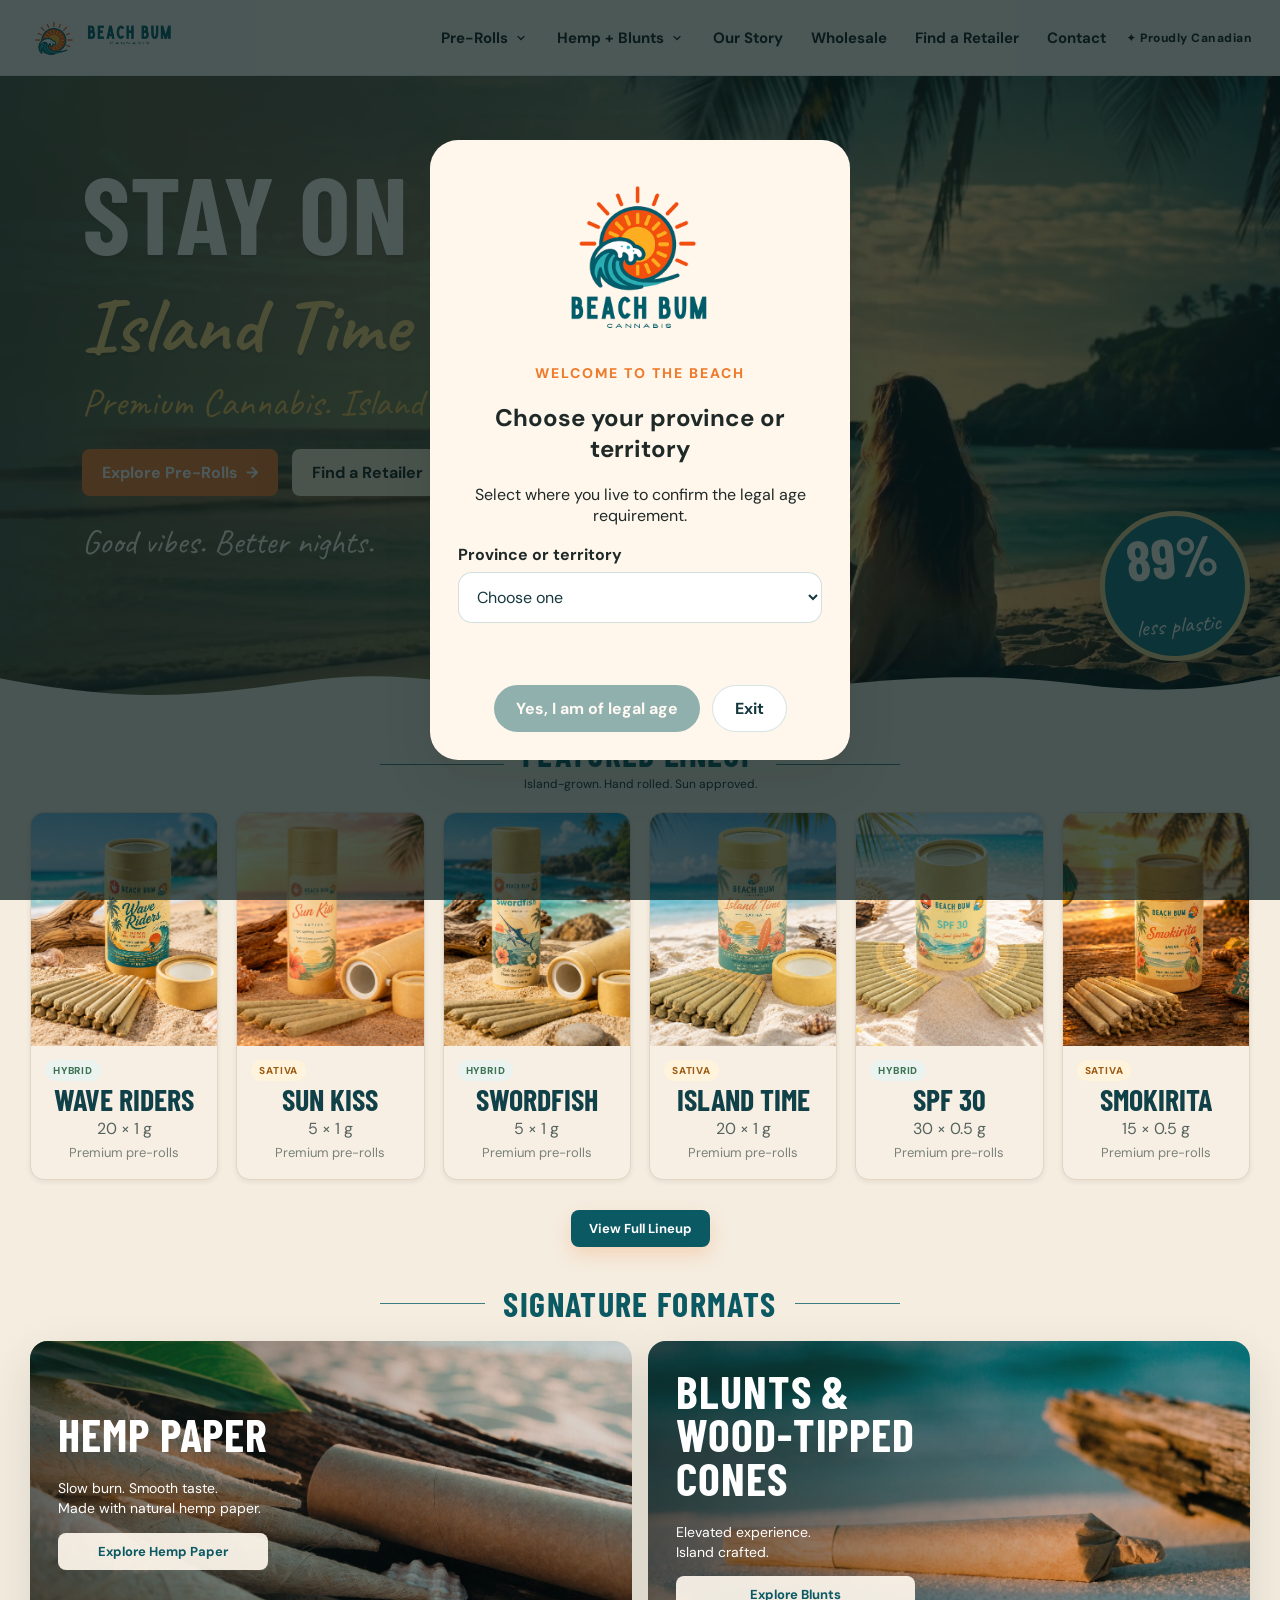
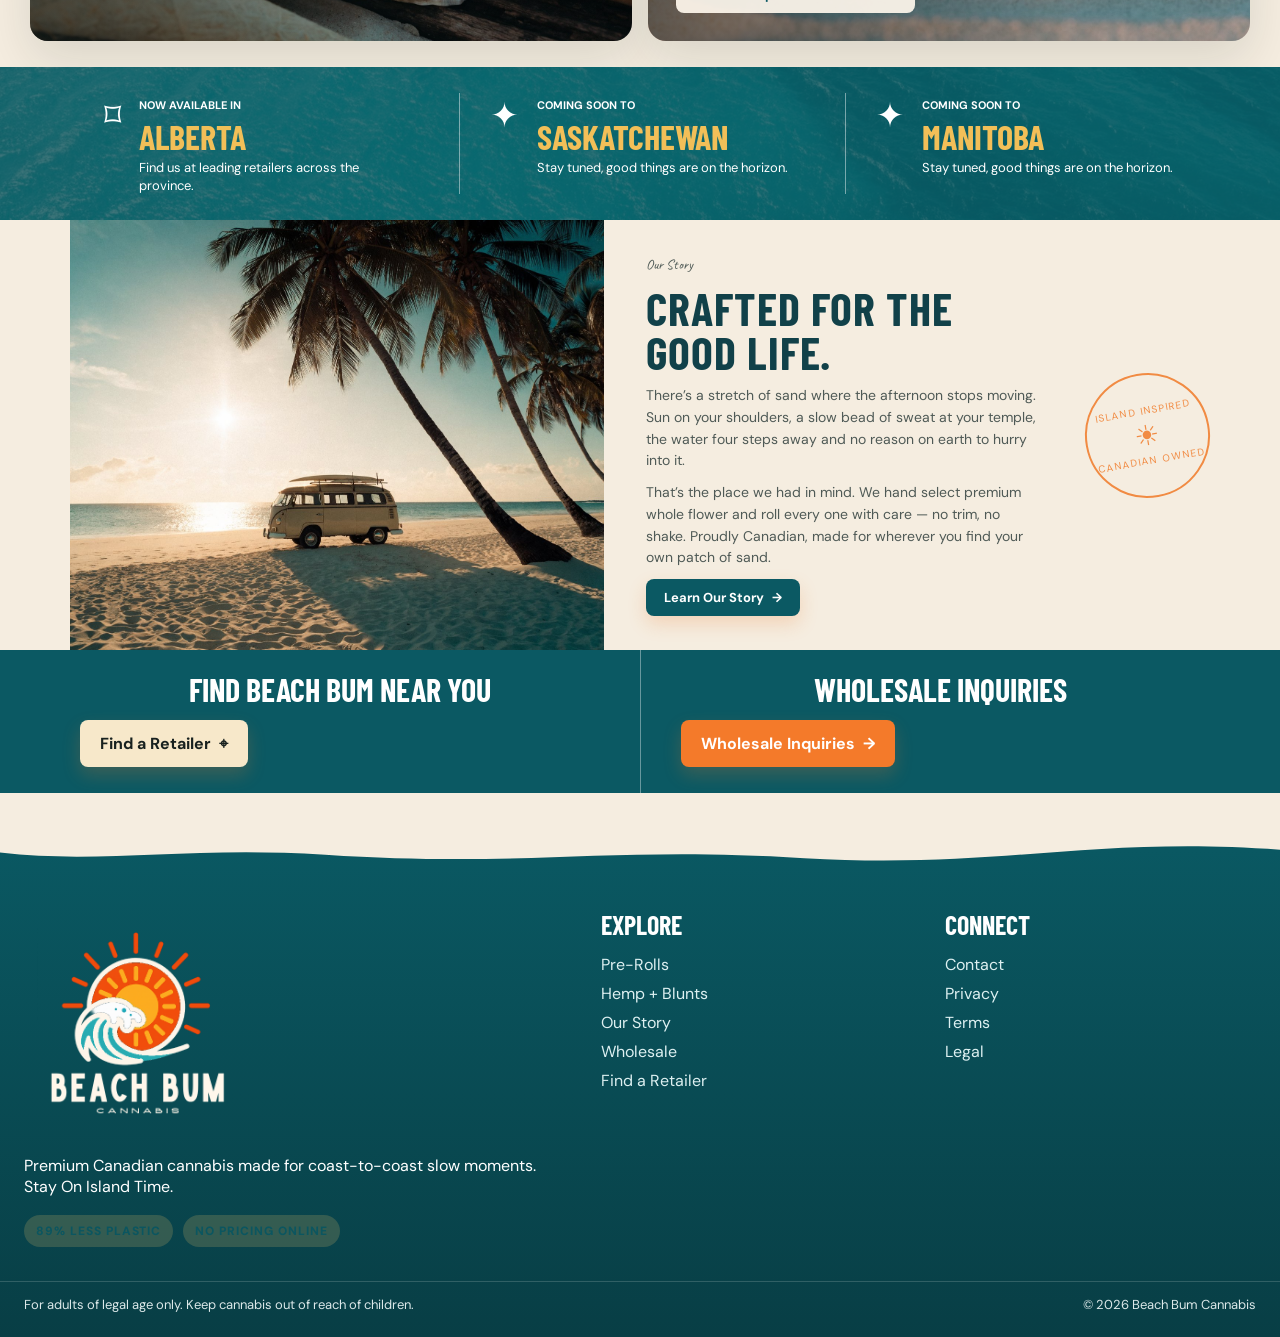
==== commit daa73961: "Add files via upload" ====
--- a/index.html
+++ b/index.html
@@ -1,8 +1,8 @@
-<!doctype html><html lang="en"><head><title>Beach Bum Cannabis | Stay On Island Time</title><meta name="description" content="Beach Bum Cannabis — premium Canadian pre-rolls available in Alberta, with Saskatchewan and Manitoba coming soon."><meta charset="utf-8"><meta name="viewport" content="width=device-width, initial-scale=1"><meta name="theme-color" content="#0B5660"><link rel="preconnect" href="https://fonts.googleapis.com"><link rel="preconnect" href="https://fonts.gstatic.com" crossorigin><link href="https://fonts.googleapis.com/css2?family=Barlow+Condensed:wght@600;700;800&family=DM+Sans:wght@400;500;700&family=Caveat:wght@600;700&display=swap" rel="stylesheet"><link rel="stylesheet" href="assets/styles.css"><script defer src="assets/site.js"></script></head><body class="home"><div class="age-gate" hidden role="dialog" aria-modal="true" aria-labelledby="age-title"><div class="age-card"><img src="assets/images/logo.png" alt="Beach Bum Cannabis"><p class="eyebrow orange">Welcome to the beach</p><h2 id="age-title">Choose your province or territory</h2><p id="age-support">Select where you live to confirm the legal age requirement.</p><label class="age-select-label" for="age-province">Province or territory</label><select id="age-province" class="age-select"><option value="">Choose one</option><option>Alberta</option><option>British Columbia</option><option>Manitoba</option><option>New Brunswick</option><option>Newfoundland and Labrador</option><option>Northwest Territories</option><option>Nova Scotia</option><option>Nunavut</option><option>Ontario</option><option>Prince Edward Island</option><option>Quebec</option><option>Saskatchewan</option><option>Yukon</option></select><p class="age-minimum" id="age-minimum" aria-live="polite"></p><div class="age-actions"><button id="age-confirm" disabled>Yes, I am of legal age</button><button class="ghost" data-age-exit>Exit</button></div></div></div><header class="site-header"><a class="brand" href="index.html" aria-label="Beach Bum Cannabis home"><img src="assets/images/logo-horizontal.png" alt="Beach Bum Cannabis"></a><nav id="site-nav"><div class="nav-item"><a href="products.html">Pre-Rolls</a><button class="nav-caret" type="button" aria-label="Show pre-roll categories" aria-expanded="false"><svg viewBox="0 0 24 24" fill="none" stroke="currentColor" stroke-width="2.6" stroke-linecap="round" aria-hidden="true"><path d="M6 9l6 6 6-6"/></svg></button><div class="subnav"><a href="products.html">All Pre-Rolls</a><a href="products.html?filter=sativa">Sativa</a><a href="products.html?filter=indica">Indica</a><a href="products.html?filter=hybrid">Hybrid</a></div></div><div class="nav-item"><a href="formats.html">Hemp + Blunts</a><button class="nav-caret" type="button" aria-label="Show format types" aria-expanded="false"><svg viewBox="0 0 24 24" fill="none" stroke="currentColor" stroke-width="2.6" stroke-linecap="round" aria-hidden="true"><path d="M6 9l6 6 6-6"/></svg></button><div class="subnav"><a href="formats.html#hemp-paper">Hemp Paper<small>Slow, even burn</small></a><a href="formats.html#wood-tip">Blunts &amp; Wood-Tipped<small>2 g formats</small></a></div></div><a href="about.html">Our Story</a><a href="wholesale.html">Wholesale</a><a href="retailers.html">Find a Retailer</a><a href="contact.html">Contact</a></nav><span class="header-proud">✦ Proudly Canadian</span><button class="menu" aria-label="Open menu" aria-expanded="false">Menu</button></header><main>
+<!doctype html><html lang="en"><head><title>Beach Bum Cannabis | Stay On Island Time</title><meta name="description" content="Beach Bum Cannabis — premium Canadian pre-rolls available in Alberta, with Saskatchewan and Manitoba coming soon."><meta charset="utf-8"><meta name="viewport" content="width=device-width, initial-scale=1"><meta name="theme-color" content="#0B5660"><link rel="preconnect" href="https://fonts.googleapis.com"><link rel="preconnect" href="https://fonts.gstatic.com" crossorigin><link href="https://fonts.googleapis.com/css2?family=Barlow+Condensed:wght@600;700;800&family=DM+Sans:wght@400;500;700&family=Caveat:wght@600;700&display=swap" rel="stylesheet"><link rel="icon" href="/favicon.ico" sizes="any"><link rel="icon" type="image/png" sizes="32x32" href="/favicon-32.png"><link rel="icon" type="image/png" sizes="16x16" href="/favicon-16.png"><link rel="icon" type="image/png" sizes="192x192" href="/favicon-192.png"><link rel="apple-touch-icon" href="/apple-touch-icon.png"><link rel="stylesheet" href="assets/styles.css"><script defer src="assets/site.js"></script></head><body class="home"><div class="age-gate" hidden role="dialog" aria-modal="true" aria-labelledby="age-title"><div class="age-card"><img src="assets/images/logo.png" alt="Beach Bum Cannabis"><p class="eyebrow orange">Welcome to the beach</p><h2 id="age-title">Choose your province or territory</h2><p id="age-support">Select where you live to confirm the legal age requirement.</p><label class="age-select-label" for="age-province">Province or territory</label><select id="age-province" class="age-select"><option value="">Choose one</option><option>Alberta</option><option>British Columbia</option><option>Manitoba</option><option>New Brunswick</option><option>Newfoundland and Labrador</option><option>Northwest Territories</option><option>Nova Scotia</option><option>Nunavut</option><option>Ontario</option><option>Prince Edward Island</option><option>Quebec</option><option>Saskatchewan</option><option>Yukon</option></select><p class="age-minimum" id="age-minimum" aria-live="polite"></p><div class="age-actions"><button id="age-confirm" disabled>Yes, I am of legal age</button><button class="ghost" data-age-exit>Exit</button></div></div></div><header class="site-header"><a class="brand" href="index.html" aria-label="Beach Bum Cannabis home"><img src="assets/images/logo-horizontal.png" alt="Beach Bum Cannabis"></a><nav id="site-nav"><div class="nav-item"><a href="products.html">Pre-Rolls</a><button class="nav-caret" type="button" aria-label="Show pre-roll categories" aria-expanded="false"><svg viewBox="0 0 24 24" fill="none" stroke="currentColor" stroke-width="2.6" stroke-linecap="round" aria-hidden="true"><path d="M6 9l6 6 6-6"/></svg></button><div class="subnav"><a href="products.html">All Pre-Rolls</a><a href="products.html?filter=sativa">Sativa</a><a href="products.html?filter=indica">Indica</a><a href="products.html?filter=hybrid">Hybrid</a></div></div><div class="nav-item"><a href="formats.html">Hemp + Blunts</a><button class="nav-caret" type="button" aria-label="Show format types" aria-expanded="false"><svg viewBox="0 0 24 24" fill="none" stroke="currentColor" stroke-width="2.6" stroke-linecap="round" aria-hidden="true"><path d="M6 9l6 6 6-6"/></svg></button><div class="subnav"><a href="formats.html#hemp-paper">Hemp Paper<small>Slow, even burn</small></a><a href="formats.html#wood-tip">Blunts &amp; Wood-Tipped<small>2 g formats</small></a></div></div><a href="about.html">Our Story</a><a href="wholesale.html">Wholesale</a><a href="retailers.html">Find a Retailer</a><a href="contact.html">Contact</a></nav><span class="header-proud">✦ Proudly Canadian</span><button class="menu" aria-label="Open menu" aria-expanded="false">Menu</button></header><main>
 <section class="hero exact-hero"><div class="hero-media"><video autoplay muted loop playsinline preload="auto" poster="assets/images/hero-poster.jpg"><source src="assets/video/hero-loop.mp4" type="video/mp4"></video></div><div class="hero-overlay"></div><div class="hero-content reveal"><h1>STAY ON<br><span>Island Time</span></h1><p class="hero-tagline">Premium Cannabis. Island Inspired.</p><div class="hero-actions"><a class="button" href="products.html">Explore Pre-Rolls <span>→</span></a><a class="button ghost-light" href="retailers.html">Find a Retailer <span>⌖</span></a></div><p class="hero-script">Good vibes. Better nights.</p></div><div class="sticker-badge hero-badge"><strong>89%</strong><span>less plastic</span></div><div class="wave-divider"></div></section>
 <section class="approved-section featured"><div class="rule-title"><span></span><div><h2>Featured Lineup</h2><p>Island-grown. Hand rolled. Sun approved.</p></div><span></span></div><div class="showcase-grid six-up"><article class="product-card reveal" data-type="hybrid" data-status="live" data-series="pre-rolls"><a href="product.html?id=wave-riders"><div class="card-image"><img src="assets/images/wave-riders.jpg" alt="Wave Riders Beach Bum Cannabis" loading="lazy"></div><div class="card-copy"><span class="type hybrid">Hybrid</span><h3>Wave Riders</h3><p>20 × 1 g</p><small>Premium pre-rolls</small><span class="text-link">Explore →</span></div></a></article><article class="product-card reveal" data-type="sativa" data-status="live" data-series="pre-rolls"><a href="product.html?id=sun-kiss"><div class="card-image"><img src="assets/images/sun-kiss.jpg" alt="Sun Kiss Beach Bum Cannabis" loading="lazy"></div><div class="card-copy"><span class="type sativa">Sativa</span><h3>Sun Kiss</h3><p>5 × 1 g</p><small>Premium pre-rolls</small><span class="text-link">Explore →</span></div></a></article><article class="product-card reveal" data-type="hybrid" data-status="live" data-series="pre-rolls"><a href="product.html?id=swordfish"><div class="card-image"><img src="assets/images/swordfish.jpg" alt="Swordfish Beach Bum Cannabis" loading="lazy"></div><div class="card-copy"><span class="type hybrid">Hybrid</span><h3>Swordfish</h3><p>5 × 1 g</p><small>Premium pre-rolls</small><span class="text-link">Explore →</span></div></a></article><article class="product-card reveal" data-type="sativa" data-status="live" data-series="pre-rolls"><a href="product.html?id=island-time"><div class="card-image"><img src="assets/images/island-time.jpg" alt="Island Time Beach Bum Cannabis" loading="lazy"></div><div class="card-copy"><span class="type sativa">Sativa</span><h3>Island Time</h3><p>20 × 1 g</p><small>Premium pre-rolls</small><span class="text-link">Explore →</span></div></a></article><article class="product-card reveal" data-type="hybrid" data-status="live" data-series="pre-rolls"><a href="product.html?id=spf-30"><div class="card-image"><img src="assets/images/spf-30.jpg" alt="SPF 30 Beach Bum Cannabis" loading="lazy"></div><div class="card-copy"><span class="type hybrid">Hybrid</span><h3>SPF 30</h3><p>30 × 0.5 g</p><small>Premium pre-rolls</small><span class="text-link">Explore →</span></div></a></article><article class="product-card reveal" data-type="sativa" data-status="live" data-series="pre-rolls"><a href="product.html?id=smokirita"><div class="card-image"><img src="assets/images/smokirita.jpg" alt="Smokirita Beach Bum Cannabis" loading="lazy"></div><div class="card-copy"><span class="type sativa">Sativa</span><h3>Smokirita</h3><p>15 × 0.5 g</p><small>Premium pre-rolls</small><span class="text-link">Explore →</span></div></a></article></div><div class="center-cta"><a class="button dark compact" href="products.html">View Full Lineup</a></div></section>
 <section class="approved-section signature"><div class="rule-title"><span></span><div><h2>Signature Formats</h2></div><span></span></div><div class="format-grid"><article class="format-panel hemp-panel"><img src="assets/images/format-hemp.jpg" alt="Beach Bum hemp paper pre-rolls"><div class="panel-copy"><h3>Hemp Paper</h3><p>Slow burn. Smooth taste.<br>Made with natural hemp paper.</p><a class="button alt compact" href="formats.html#hemp-paper">Explore Hemp Paper</a></div></article><article class="format-panel blunt-panel"><img src="assets/images/format-blunt.jpg" alt="Beach Bum wood-tipped blunts"><div class="panel-copy"><h3>Blunts &amp;<br>Wood-Tipped<br>Cones</h3><p>Elevated experience.<br>Island crafted.</p><a class="button alt compact" href="formats.html#wood-tip">Explore Blunts</a></div></article></div></section>
 <section class="province-band"><img src="assets/images/province-water.jpg" alt="" aria-hidden="true"><div class="province-grid"><article><span class="province-icon">⌑</span><div><small>Now available in</small><h3>Alberta</h3><p>Find us at leading retailers across the province.</p></div></article><article><span class="province-icon">✦</span><div><small>Coming soon to</small><h3>Saskatchewan</h3><p>Stay tuned, good things are on the horizon.</p></div></article><article><span class="province-icon">✦</span><div><small>Coming soon to</small><h3>Manitoba</h3><p>Stay tuned, good things are on the horizon.</p></div></article></div></section>
-<section class="story-block"><div class="story-photo"><img src="assets/images/story-van.jpg" alt="Beach Bum van beside the shore"></div><div class="story-copy"><p class="script-orange">Our Story</p><h2>Crafted for the good life.</h2><p>Beach Bum Cannabis was built for those who chase sunsets, good times and great cannabis. We hand select premium whole flower and craft each pre-roll with care—no trim, no shake, just unbeatable vibes.</p><p>Proudly Canadian and coast to coast, we’re here for the everyday escape.</p><a class="button dark compact" href="about.html">Learn Our Story <span>→</span></a></div><div class="story-seal"><span>Island Inspired</span><strong>☀</strong><span>Canadian Owned</span></div></section>
+<section class="story-block"><div class="story-photo"><img src="assets/images/story-van.jpg" alt="Beach Bum van beside the shore"></div><div class="story-copy"><p class="script-orange">Our Story</p><h2>Crafted for the good life.</h2><p>There’s a stretch of sand where the afternoon stops moving. Sun on your shoulders, a slow bead of sweat at your temple, the water four steps away and no reason on earth to hurry into it.</p><p>That’s the place we had in mind. We hand select premium whole flower and roll every one with care — no trim, no shake. Proudly Canadian, made for wherever you find your own patch of sand.</p><a class="button dark compact" href="about.html">Learn Our Story <span>→</span></a></div><div class="story-seal"><span>Island Inspired</span><strong>☀</strong><span>Canadian Owned</span></div></section>
 <section class="bottom-cta-band"><div><h2>Find Beach Bum Near You</h2><a class="button ghost-light" href="retailers.html">Find a Retailer <span>⌖</span></a></div><div><h2>Wholesale Inquiries</h2><a class="button" href="wholesale.html">Wholesale Inquiries <span>→</span></a></div></section>
 </main><footer><div class="footer-wave"></div><div class="footer-inner"><div class="footer-brand"><img src="assets/images/logo-light.png" alt="Beach Bum Cannabis"><p>Premium Canadian cannabis made for coast-to-coast slow moments. Stay On Island Time.</p><div class="mini-badges"><span class="mini-badge">89% less plastic</span><span class="mini-badge">No pricing online</span></div></div><div><h4>Explore</h4><a href="products.html">Pre-Rolls</a><a href="formats.html">Hemp + Blunts</a><a href="about.html">Our Story</a><a href="wholesale.html">Wholesale</a><a href="retailers.html">Find a Retailer</a></div><div><h4>Connect</h4><a href="contact.html">Contact</a><a href="privacy.html">Privacy</a><a href="terms.html">Terms</a><a href="legal.html">Legal</a></div></div><div class="legal"><span>For adults of legal age only. Keep cannabis out of reach of children.</span><span>© 2026 Beach Bum Cannabis</span></div></footer></body></html>
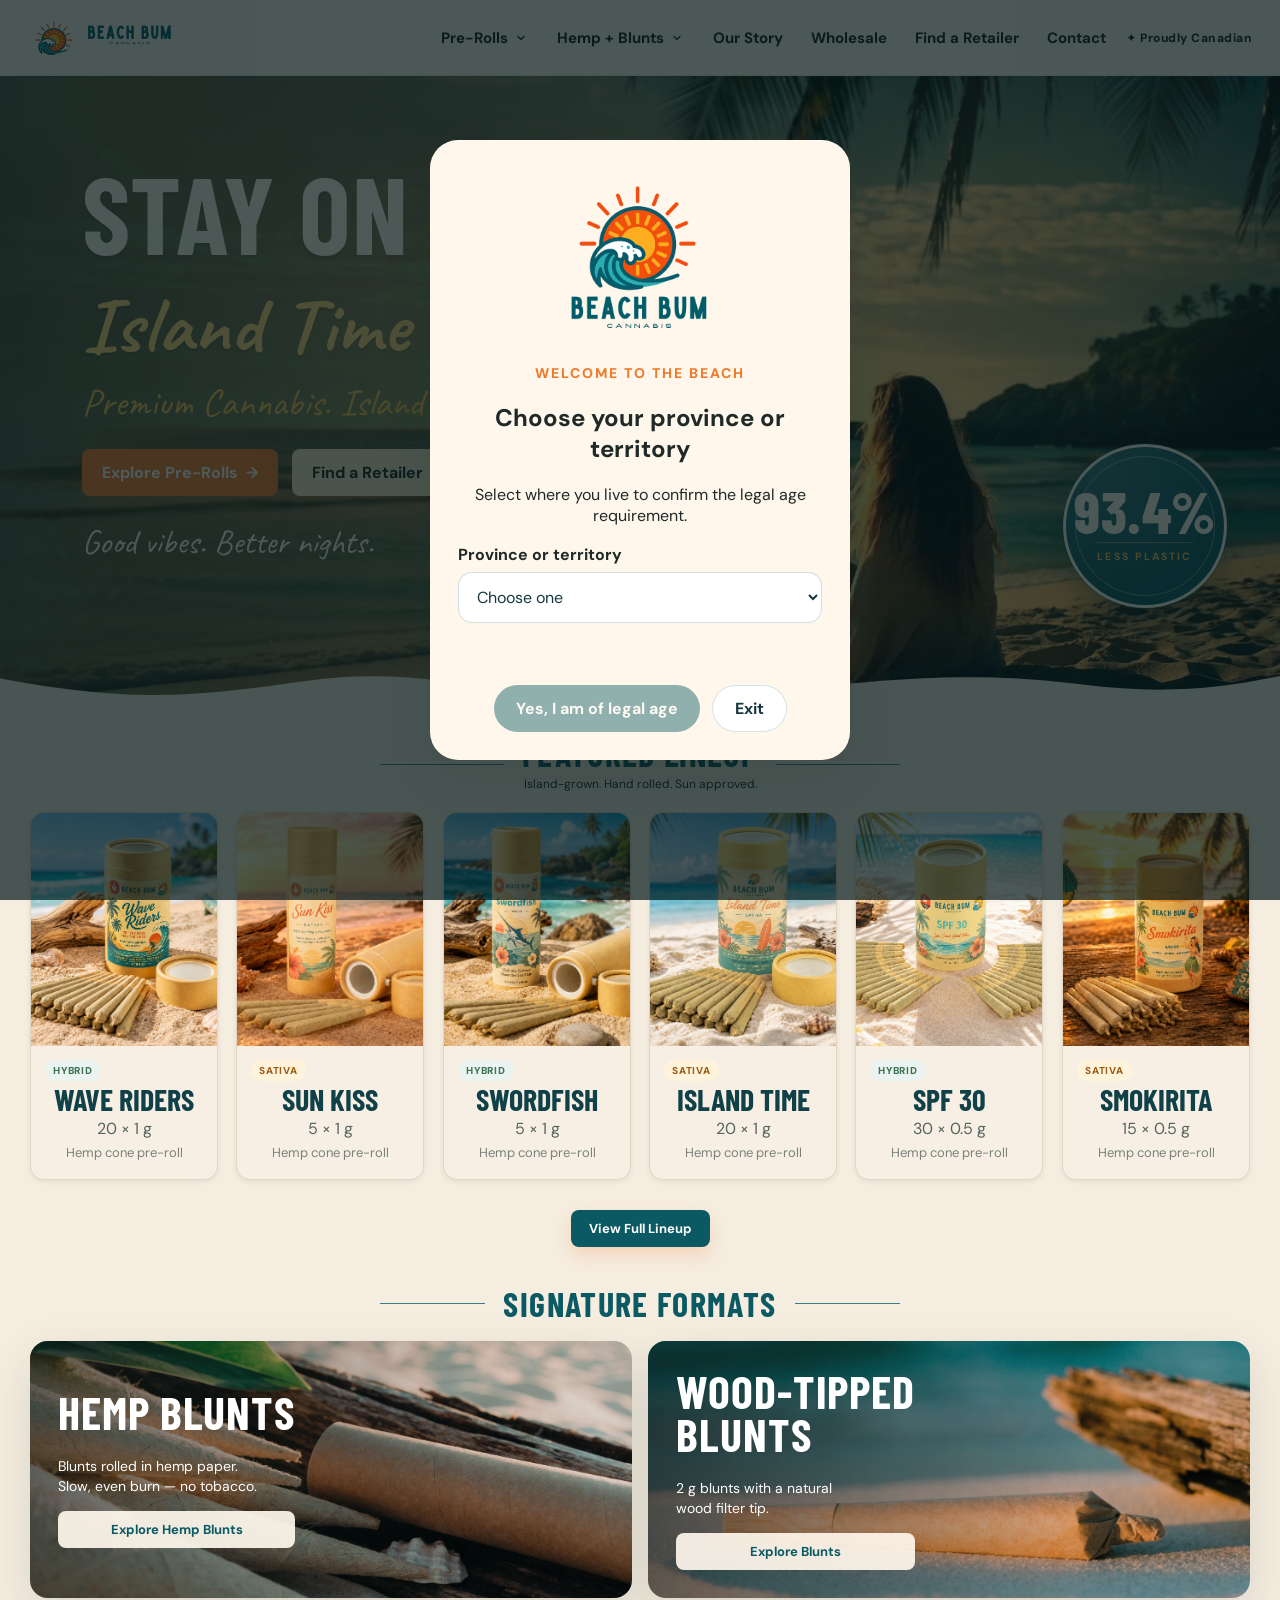
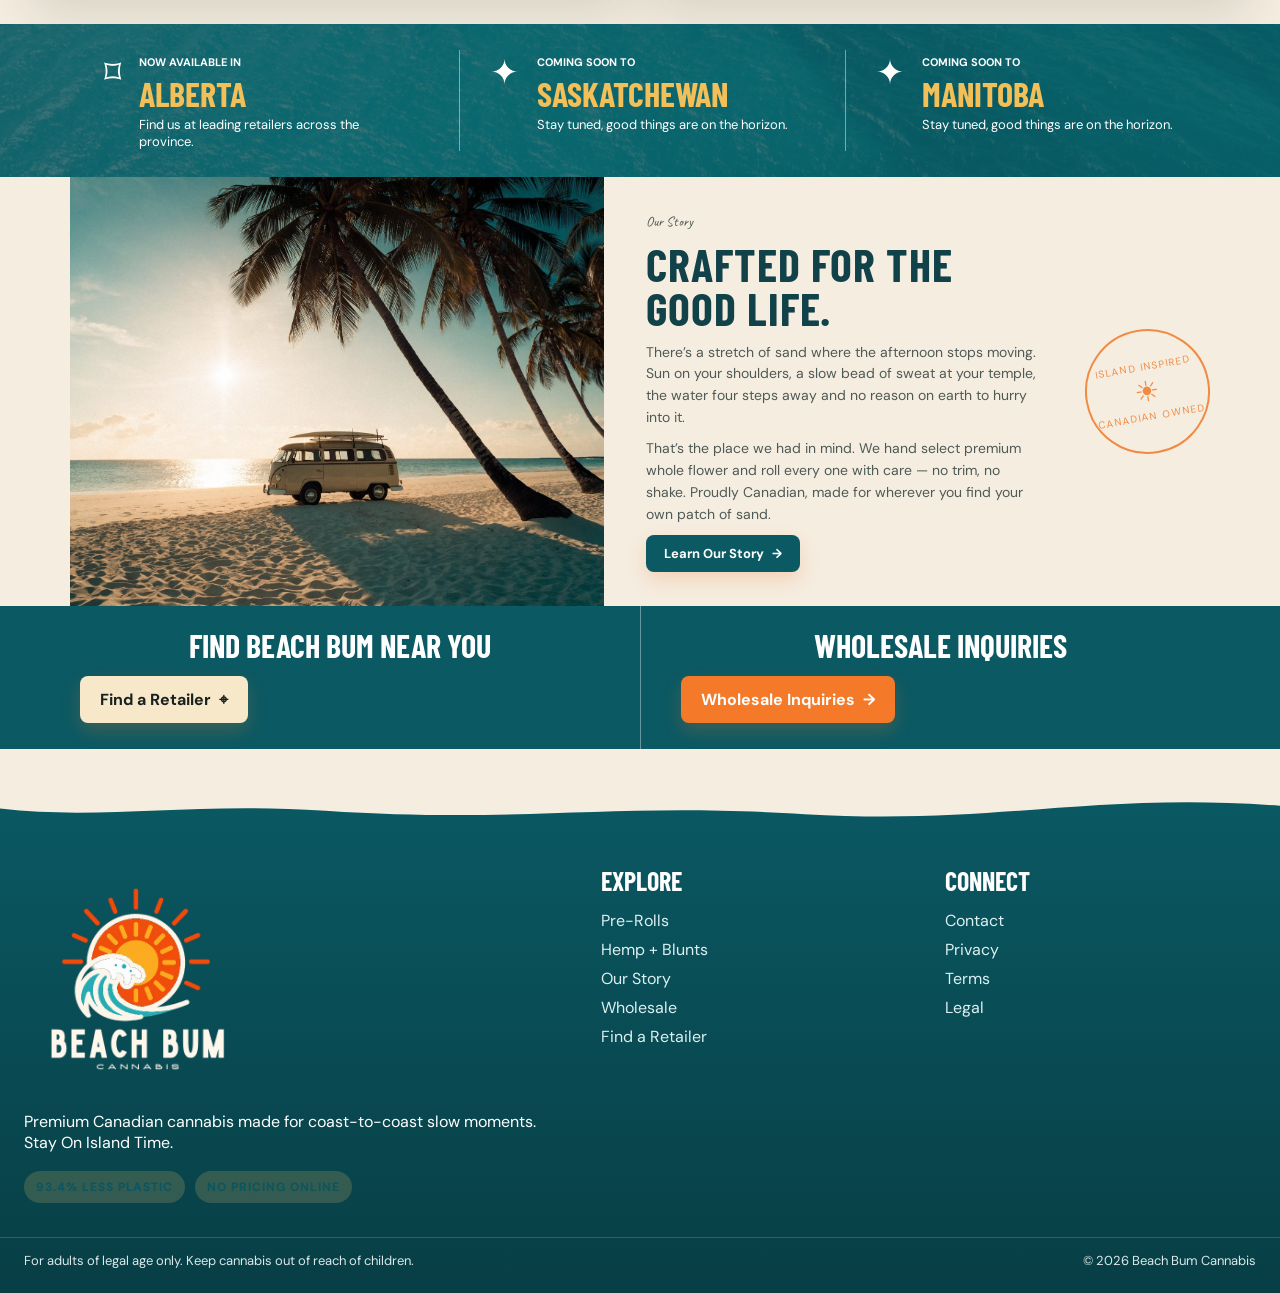
==== commit dd98cdcc: "Add files via upload" ====
--- a/index.html
+++ b/index.html
@@ -1,8 +1,8 @@
-<!doctype html><html lang="en"><head><title>Beach Bum Cannabis | Stay On Island Time</title><meta name="description" content="Beach Bum Cannabis — premium Canadian pre-rolls available in Alberta, with Saskatchewan and Manitoba coming soon."><meta charset="utf-8"><meta name="viewport" content="width=device-width, initial-scale=1"><meta name="theme-color" content="#0B5660"><link rel="preconnect" href="https://fonts.googleapis.com"><link rel="preconnect" href="https://fonts.gstatic.com" crossorigin><link href="https://fonts.googleapis.com/css2?family=Barlow+Condensed:wght@600;700;800&family=DM+Sans:wght@400;500;700&family=Caveat:wght@600;700&display=swap" rel="stylesheet"><link rel="icon" href="/favicon.ico" sizes="any"><link rel="icon" type="image/png" sizes="32x32" href="/favicon-32.png"><link rel="icon" type="image/png" sizes="16x16" href="/favicon-16.png"><link rel="icon" type="image/png" sizes="192x192" href="/favicon-192.png"><link rel="apple-touch-icon" href="/apple-touch-icon.png"><link rel="stylesheet" href="assets/styles.css"><script defer src="assets/site.js"></script></head><body class="home"><div class="age-gate" hidden role="dialog" aria-modal="true" aria-labelledby="age-title"><div class="age-card"><img src="assets/images/logo.png" alt="Beach Bum Cannabis"><p class="eyebrow orange">Welcome to the beach</p><h2 id="age-title">Choose your province or territory</h2><p id="age-support">Select where you live to confirm the legal age requirement.</p><label class="age-select-label" for="age-province">Province or territory</label><select id="age-province" class="age-select"><option value="">Choose one</option><option>Alberta</option><option>British Columbia</option><option>Manitoba</option><option>New Brunswick</option><option>Newfoundland and Labrador</option><option>Northwest Territories</option><option>Nova Scotia</option><option>Nunavut</option><option>Ontario</option><option>Prince Edward Island</option><option>Quebec</option><option>Saskatchewan</option><option>Yukon</option></select><p class="age-minimum" id="age-minimum" aria-live="polite"></p><div class="age-actions"><button id="age-confirm" disabled>Yes, I am of legal age</button><button class="ghost" data-age-exit>Exit</button></div></div></div><header class="site-header"><a class="brand" href="index.html" aria-label="Beach Bum Cannabis home"><img src="assets/images/logo-horizontal.png" alt="Beach Bum Cannabis"></a><nav id="site-nav"><div class="nav-item"><a href="products.html">Pre-Rolls</a><button class="nav-caret" type="button" aria-label="Show pre-roll categories" aria-expanded="false"><svg viewBox="0 0 24 24" fill="none" stroke="currentColor" stroke-width="2.6" stroke-linecap="round" aria-hidden="true"><path d="M6 9l6 6 6-6"/></svg></button><div class="subnav"><a href="products.html">All Pre-Rolls</a><a href="products.html?filter=sativa">Sativa</a><a href="products.html?filter=indica">Indica</a><a href="products.html?filter=hybrid">Hybrid</a></div></div><div class="nav-item"><a href="formats.html">Hemp + Blunts</a><button class="nav-caret" type="button" aria-label="Show format types" aria-expanded="false"><svg viewBox="0 0 24 24" fill="none" stroke="currentColor" stroke-width="2.6" stroke-linecap="round" aria-hidden="true"><path d="M6 9l6 6 6-6"/></svg></button><div class="subnav"><a href="formats.html#hemp-paper">Hemp Paper<small>Slow, even burn</small></a><a href="formats.html#wood-tip">Blunts &amp; Wood-Tipped<small>2 g formats</small></a></div></div><a href="about.html">Our Story</a><a href="wholesale.html">Wholesale</a><a href="retailers.html">Find a Retailer</a><a href="contact.html">Contact</a></nav><span class="header-proud">✦ Proudly Canadian</span><button class="menu" aria-label="Open menu" aria-expanded="false">Menu</button></header><main>
-<section class="hero exact-hero"><div class="hero-media"><video autoplay muted loop playsinline preload="auto" poster="assets/images/hero-poster.jpg"><source src="assets/video/hero-loop.mp4" type="video/mp4"></video></div><div class="hero-overlay"></div><div class="hero-content reveal"><h1>STAY ON<br><span>Island Time</span></h1><p class="hero-tagline">Premium Cannabis. Island Inspired.</p><div class="hero-actions"><a class="button" href="products.html">Explore Pre-Rolls <span>→</span></a><a class="button ghost-light" href="retailers.html">Find a Retailer <span>⌖</span></a></div><p class="hero-script">Good vibes. Better nights.</p></div><div class="sticker-badge hero-badge"><strong>89%</strong><span>less plastic</span></div><div class="wave-divider"></div></section>
-<section class="approved-section featured"><div class="rule-title"><span></span><div><h2>Featured Lineup</h2><p>Island-grown. Hand rolled. Sun approved.</p></div><span></span></div><div class="showcase-grid six-up"><article class="product-card reveal" data-type="hybrid" data-status="live" data-series="pre-rolls"><a href="product.html?id=wave-riders"><div class="card-image"><img src="assets/images/wave-riders.jpg" alt="Wave Riders Beach Bum Cannabis" loading="lazy"></div><div class="card-copy"><span class="type hybrid">Hybrid</span><h3>Wave Riders</h3><p>20 × 1 g</p><small>Premium pre-rolls</small><span class="text-link">Explore →</span></div></a></article><article class="product-card reveal" data-type="sativa" data-status="live" data-series="pre-rolls"><a href="product.html?id=sun-kiss"><div class="card-image"><img src="assets/images/sun-kiss.jpg" alt="Sun Kiss Beach Bum Cannabis" loading="lazy"></div><div class="card-copy"><span class="type sativa">Sativa</span><h3>Sun Kiss</h3><p>5 × 1 g</p><small>Premium pre-rolls</small><span class="text-link">Explore →</span></div></a></article><article class="product-card reveal" data-type="hybrid" data-status="live" data-series="pre-rolls"><a href="product.html?id=swordfish"><div class="card-image"><img src="assets/images/swordfish.jpg" alt="Swordfish Beach Bum Cannabis" loading="lazy"></div><div class="card-copy"><span class="type hybrid">Hybrid</span><h3>Swordfish</h3><p>5 × 1 g</p><small>Premium pre-rolls</small><span class="text-link">Explore →</span></div></a></article><article class="product-card reveal" data-type="sativa" data-status="live" data-series="pre-rolls"><a href="product.html?id=island-time"><div class="card-image"><img src="assets/images/island-time.jpg" alt="Island Time Beach Bum Cannabis" loading="lazy"></div><div class="card-copy"><span class="type sativa">Sativa</span><h3>Island Time</h3><p>20 × 1 g</p><small>Premium pre-rolls</small><span class="text-link">Explore →</span></div></a></article><article class="product-card reveal" data-type="hybrid" data-status="live" data-series="pre-rolls"><a href="product.html?id=spf-30"><div class="card-image"><img src="assets/images/spf-30.jpg" alt="SPF 30 Beach Bum Cannabis" loading="lazy"></div><div class="card-copy"><span class="type hybrid">Hybrid</span><h3>SPF 30</h3><p>30 × 0.5 g</p><small>Premium pre-rolls</small><span class="text-link">Explore →</span></div></a></article><article class="product-card reveal" data-type="sativa" data-status="live" data-series="pre-rolls"><a href="product.html?id=smokirita"><div class="card-image"><img src="assets/images/smokirita.jpg" alt="Smokirita Beach Bum Cannabis" loading="lazy"></div><div class="card-copy"><span class="type sativa">Sativa</span><h3>Smokirita</h3><p>15 × 0.5 g</p><small>Premium pre-rolls</small><span class="text-link">Explore →</span></div></a></article></div><div class="center-cta"><a class="button dark compact" href="products.html">View Full Lineup</a></div></section>
-<section class="approved-section signature"><div class="rule-title"><span></span><div><h2>Signature Formats</h2></div><span></span></div><div class="format-grid"><article class="format-panel hemp-panel"><img src="assets/images/format-hemp.jpg" alt="Beach Bum hemp paper pre-rolls"><div class="panel-copy"><h3>Hemp Paper</h3><p>Slow burn. Smooth taste.<br>Made with natural hemp paper.</p><a class="button alt compact" href="formats.html#hemp-paper">Explore Hemp Paper</a></div></article><article class="format-panel blunt-panel"><img src="assets/images/format-blunt.jpg" alt="Beach Bum wood-tipped blunts"><div class="panel-copy"><h3>Blunts &amp;<br>Wood-Tipped<br>Cones</h3><p>Elevated experience.<br>Island crafted.</p><a class="button alt compact" href="formats.html#wood-tip">Explore Blunts</a></div></article></div></section>
+<!doctype html><html lang="en"><head><title>Beach Bum Cannabis | Stay On Island Time</title><meta name="description" content="Beach Bum Cannabis — premium Canadian pre-rolls available in Alberta, with Saskatchewan and Manitoba coming soon."><meta charset="utf-8"><meta name="viewport" content="width=device-width, initial-scale=1"><meta name="theme-color" content="#0B5660"><link rel="preconnect" href="https://fonts.googleapis.com"><link rel="preconnect" href="https://fonts.gstatic.com" crossorigin><link href="https://fonts.googleapis.com/css2?family=Barlow+Condensed:wght@600;700;800&family=DM+Sans:wght@400;500;700&family=Caveat:wght@600;700&display=swap" rel="stylesheet"><link rel="icon" href="/favicon.ico" sizes="any"><link rel="icon" type="image/png" sizes="32x32" href="/favicon-32.png"><link rel="icon" type="image/png" sizes="16x16" href="/favicon-16.png"><link rel="icon" type="image/png" sizes="192x192" href="/favicon-192.png"><link rel="apple-touch-icon" href="/apple-touch-icon.png"><link rel="stylesheet" href="assets/styles.css"><script defer src="assets/site.js"></script></head><body class="home"><div class="age-gate" hidden role="dialog" aria-modal="true" aria-labelledby="age-title"><div class="age-card"><img src="assets/images/logo.png" alt="Beach Bum Cannabis"><p class="eyebrow orange">Welcome to the beach</p><h2 id="age-title">Choose your province or territory</h2><p id="age-support">Select where you live to confirm the legal age requirement.</p><label class="age-select-label" for="age-province">Province or territory</label><select id="age-province" class="age-select"><option value="">Choose one</option><option>Alberta</option><option>British Columbia</option><option>Manitoba</option><option>New Brunswick</option><option>Newfoundland and Labrador</option><option>Northwest Territories</option><option>Nova Scotia</option><option>Nunavut</option><option>Ontario</option><option>Prince Edward Island</option><option>Quebec</option><option>Saskatchewan</option><option>Yukon</option></select><p class="age-minimum" id="age-minimum" aria-live="polite"></p><div class="age-actions"><button id="age-confirm" disabled>Yes, I am of legal age</button><button class="ghost" data-age-exit>Exit</button></div></div></div><header class="site-header"><a class="brand" href="index.html" aria-label="Beach Bum Cannabis home"><img src="assets/images/logo-horizontal.png" alt="Beach Bum Cannabis"></a><nav id="site-nav"><div class="nav-item"><a href="products.html">Pre-Rolls</a><button class="nav-caret" type="button" aria-label="Show pre-roll categories" aria-expanded="false"><svg viewBox="0 0 24 24" fill="none" stroke="currentColor" stroke-width="2.6" stroke-linecap="round" aria-hidden="true"><path d="M6 9l6 6 6-6"/></svg></button><div class="subnav"><a href="products.html">All Pre-Rolls</a><a href="products.html?filter=sativa">Sativa</a><a href="products.html?filter=indica">Indica</a><a href="products.html?filter=hybrid">Hybrid</a></div></div><div class="nav-item"><a href="formats.html">Hemp + Blunts</a><button class="nav-caret" type="button" aria-label="Show format types" aria-expanded="false"><svg viewBox="0 0 24 24" fill="none" stroke="currentColor" stroke-width="2.6" stroke-linecap="round" aria-hidden="true"><path d="M6 9l6 6 6-6"/></svg></button><div class="subnav"><a href="formats.html#hemp-paper">Hemp Blunts<small>Rolled in hemp paper</small></a><a href="formats.html#wood-tip">Wood-Tipped Blunts<small>2 g, wood filter tip</small></a></div></div><a href="about.html">Our Story</a><a href="wholesale.html">Wholesale</a><a href="retailers.html">Find a Retailer</a><a href="contact.html">Contact</a></nav><span class="header-proud">✦ Proudly Canadian</span><button class="menu" aria-label="Open menu" aria-expanded="false">Menu</button></header><main>
+<section class="hero exact-hero"><div class="hero-media"><video autoplay muted loop playsinline preload="auto" poster="assets/images/hero-poster.jpg"><source src="assets/video/hero-loop.mp4" type="video/mp4"></video></div><div class="hero-overlay"></div><div class="hero-content reveal"><h1>STAY ON<br><span>Island Time</span></h1><p class="hero-tagline">Premium Cannabis. Island Inspired.</p><div class="hero-actions"><a class="button" href="products.html">Explore Pre-Rolls <span>→</span></a><a class="button ghost-light" href="retailers.html">Find a Retailer <span>⌖</span></a></div><p class="hero-script">Good vibes. Better nights.</p></div><div class="sticker-badge hero-badge"><strong>93.4%</strong><span>less plastic</span></div><div class="wave-divider"></div></section>
+<section class="approved-section featured"><div class="rule-title"><span></span><div><h2>Featured Lineup</h2><p>Island-grown. Hand rolled. Sun approved.</p></div><span></span></div><div class="showcase-grid six-up"><article class="product-card reveal" data-type="hybrid" data-status="live" data-series="pre-rolls"><a href="product.html?id=wave-riders"><div class="card-image"><img src="assets/images/wave-riders.jpg" alt="Wave Riders Beach Bum Cannabis" loading="lazy"></div><div class="card-copy"><span class="type hybrid">Hybrid</span><h3>Wave Riders</h3><p>20 × 1 g</p><small>Hemp cone pre-roll</small><span class="text-link">Explore →</span></div></a></article><article class="product-card reveal" data-type="sativa" data-status="live" data-series="pre-rolls"><a href="product.html?id=sun-kiss"><div class="card-image"><img src="assets/images/sun-kiss.jpg" alt="Sun Kiss Beach Bum Cannabis" loading="lazy"></div><div class="card-copy"><span class="type sativa">Sativa</span><h3>Sun Kiss</h3><p>5 × 1 g</p><small>Hemp cone pre-roll</small><span class="text-link">Explore →</span></div></a></article><article class="product-card reveal" data-type="hybrid" data-status="live" data-series="pre-rolls"><a href="product.html?id=swordfish"><div class="card-image"><img src="assets/images/swordfish.jpg" alt="Swordfish Beach Bum Cannabis" loading="lazy"></div><div class="card-copy"><span class="type hybrid">Hybrid</span><h3>Swordfish</h3><p>5 × 1 g</p><small>Hemp cone pre-roll</small><span class="text-link">Explore →</span></div></a></article><article class="product-card reveal" data-type="sativa" data-status="live" data-series="pre-rolls"><a href="product.html?id=island-time"><div class="card-image"><img src="assets/images/island-time.jpg" alt="Island Time Beach Bum Cannabis" loading="lazy"></div><div class="card-copy"><span class="type sativa">Sativa</span><h3>Island Time</h3><p>20 × 1 g</p><small>Hemp cone pre-roll</small><span class="text-link">Explore →</span></div></a></article><article class="product-card reveal" data-type="hybrid" data-status="live" data-series="pre-rolls"><a href="product.html?id=spf-30"><div class="card-image"><img src="assets/images/spf-30.jpg" alt="SPF 30 Beach Bum Cannabis" loading="lazy"></div><div class="card-copy"><span class="type hybrid">Hybrid</span><h3>SPF 30</h3><p>30 × 0.5 g</p><small>Hemp cone pre-roll</small><span class="text-link">Explore →</span></div></a></article><article class="product-card reveal" data-type="sativa" data-status="live" data-series="pre-rolls"><a href="product.html?id=smokirita"><div class="card-image"><img src="assets/images/smokirita.jpg" alt="Smokirita Beach Bum Cannabis" loading="lazy"></div><div class="card-copy"><span class="type sativa">Sativa</span><h3>Smokirita</h3><p>15 × 0.5 g</p><small>Hemp cone pre-roll</small><span class="text-link">Explore →</span></div></a></article></div><div class="center-cta"><a class="button dark compact" href="products.html">View Full Lineup</a></div></section>
+<section class="approved-section signature"><div class="rule-title"><span></span><div><h2>Signature Formats</h2></div><span></span></div><div class="format-grid"><article class="format-panel hemp-panel"><img src="assets/images/format-hemp.jpg" alt="Beach Bum hemp paper pre-rolls"><div class="panel-copy"><h3>Hemp Blunts</h3><p>Blunts rolled in hemp paper.<br>Slow, even burn — no tobacco.</p><a class="button alt compact" href="formats.html#hemp-paper">Explore Hemp Blunts</a></div></article><article class="format-panel blunt-panel"><img src="assets/images/format-blunt.jpg" alt="Beach Bum wood-tipped blunts"><div class="panel-copy"><h3>Wood-Tipped<br>Blunts</h3><p>2 g blunts with a natural<br>wood filter tip.</p><a class="button alt compact" href="formats.html#wood-tip">Explore Blunts</a></div></article></div></section>
 <section class="province-band"><img src="assets/images/province-water.jpg" alt="" aria-hidden="true"><div class="province-grid"><article><span class="province-icon">⌑</span><div><small>Now available in</small><h3>Alberta</h3><p>Find us at leading retailers across the province.</p></div></article><article><span class="province-icon">✦</span><div><small>Coming soon to</small><h3>Saskatchewan</h3><p>Stay tuned, good things are on the horizon.</p></div></article><article><span class="province-icon">✦</span><div><small>Coming soon to</small><h3>Manitoba</h3><p>Stay tuned, good things are on the horizon.</p></div></article></div></section>
 <section class="story-block"><div class="story-photo"><img src="assets/images/story-van.jpg" alt="Beach Bum van beside the shore"></div><div class="story-copy"><p class="script-orange">Our Story</p><h2>Crafted for the good life.</h2><p>There’s a stretch of sand where the afternoon stops moving. Sun on your shoulders, a slow bead of sweat at your temple, the water four steps away and no reason on earth to hurry into it.</p><p>That’s the place we had in mind. We hand select premium whole flower and roll every one with care — no trim, no shake. Proudly Canadian, made for wherever you find your own patch of sand.</p><a class="button dark compact" href="about.html">Learn Our Story <span>→</span></a></div><div class="story-seal"><span>Island Inspired</span><strong>☀</strong><span>Canadian Owned</span></div></section>
 <section class="bottom-cta-band"><div><h2>Find Beach Bum Near You</h2><a class="button ghost-light" href="retailers.html">Find a Retailer <span>⌖</span></a></div><div><h2>Wholesale Inquiries</h2><a class="button" href="wholesale.html">Wholesale Inquiries <span>→</span></a></div></section>
-</main><footer><div class="footer-wave"></div><div class="footer-inner"><div class="footer-brand"><img src="assets/images/logo-light.png" alt="Beach Bum Cannabis"><p>Premium Canadian cannabis made for coast-to-coast slow moments. Stay On Island Time.</p><div class="mini-badges"><span class="mini-badge">89% less plastic</span><span class="mini-badge">No pricing online</span></div></div><div><h4>Explore</h4><a href="products.html">Pre-Rolls</a><a href="formats.html">Hemp + Blunts</a><a href="about.html">Our Story</a><a href="wholesale.html">Wholesale</a><a href="retailers.html">Find a Retailer</a></div><div><h4>Connect</h4><a href="contact.html">Contact</a><a href="privacy.html">Privacy</a><a href="terms.html">Terms</a><a href="legal.html">Legal</a></div></div><div class="legal"><span>For adults of legal age only. Keep cannabis out of reach of children.</span><span>© 2026 Beach Bum Cannabis</span></div></footer></body></html>+</main><footer><div class="footer-wave"></div><div class="footer-inner"><div class="footer-brand"><img src="assets/images/logo-light.png" alt="Beach Bum Cannabis"><p>Premium Canadian cannabis made for coast-to-coast slow moments. Stay On Island Time.</p><div class="mini-badges"><span class="mini-badge">93.4% less plastic</span><span class="mini-badge">No pricing online</span></div></div><div><h4>Explore</h4><a href="products.html">Pre-Rolls</a><a href="formats.html">Hemp + Blunts</a><a href="about.html">Our Story</a><a href="wholesale.html">Wholesale</a><a href="retailers.html">Find a Retailer</a></div><div><h4>Connect</h4><a href="contact.html">Contact</a><a href="privacy.html">Privacy</a><a href="terms.html">Terms</a><a href="legal.html">Legal</a></div></div><div class="legal"><span>For adults of legal age only. Keep cannabis out of reach of children.</span><span>© 2026 Beach Bum Cannabis</span></div></footer></body></html>
--- a/assets/styles.css
+++ b/assets/styles.css
@@ -139,3 +139,60 @@
 .product-grid .card-image{position:relative}
 .product-grid .status-chip{top:12px;right:12px;box-shadow:0 2px 8px rgba(17,65,73,.12)}
 .product-grid .status-chip.live{background:#dff0ef;color:#1c6470}
+
+
+/* v11.2: eco badge redesigned — flat brand teal, cream ring, condensed figure, spaced caps */
+.sticker-badge{
+  position:absolute;width:158px;height:158px;border-radius:50%;
+  display:grid;place-content:center;justify-items:center;align-content:center;gap:0;
+  background:#0B5660;border:0;rotate:0deg;text-align:center;overflow:hidden;
+  box-shadow:0 0 0 3px #FFF7EB,0 0 0 4px rgba(11,86,96,.35),0 16px 34px rgba(8,38,43,.42)}
+.sticker-badge::before{content:"";position:absolute;inset:9px;border-radius:50%;border:1px solid rgba(255,247,235,.38)}
+.sticker-badge::after{content:"";position:absolute;left:50%;top:50%;transform:translate(-50%,-50%);
+  width:150%;height:150%;background:radial-gradient(circle at 32% 26%,rgba(255,255,255,.16),transparent 55%);pointer-events:none}
+.sticker-badge strong{font-family:'Barlow Condensed',sans-serif;font-weight:800;font-size:58px;line-height:.82;
+  color:#FFF7EB;letter-spacing:.01em;position:relative;z-index:1;margin-bottom:6px}
+.sticker-badge span{font-family:'DM Sans',system-ui,sans-serif;font-weight:700;font-size:10.5px;
+  text-transform:uppercase;letter-spacing:.2em;color:#F3C46A;position:relative;z-index:1;
+  padding-top:7px;border-top:1px solid rgba(243,196,106,.45);display:block;min-width:88px}
+.hero-badge{right:56px;bottom:132px}
+.sticker-badge.small{scale:1;width:120px;height:120px;right:24px;bottom:24px}
+.sticker-badge.small strong{font-size:44px}
+.sticker-badge.small span{font-size:9px;letter-spacing:.16em;min-width:70px;padding-top:6px}
+.sticker-badge.side{position:static;scale:1;width:130px;height:130px;margin-top:18px}
+.sticker-badge.side strong{font-size:48px}
+.sticker-badge.side span{font-size:9.5px;min-width:76px}
+@media(max-width:860px){
+  .sticker-badge{width:120px;height:120px}
+  .sticker-badge strong{font-size:44px}
+  .sticker-badge span{font-size:9px;letter-spacing:.16em;min-width:70px;padding-top:6px}
+  .hero-badge{right:18px;bottom:96px}
+}
+
+/* v11.3: featured cards lift and enlarge on hover */
+@media (hover:hover) and (min-width:900px){
+  .showcase-grid.six-up,.product-grid{position:relative}
+  .showcase-grid.six-up .product-card,.product-grid .product-card{
+    position:relative;z-index:1;
+    transition:transform .35s cubic-bezier(.2,.7,.3,1),box-shadow .35s ease,border-color .35s ease;
+    will-change:transform}
+  .showcase-grid.six-up .product-card .card-image img,
+  .product-grid .product-card .card-image img{transition:transform .65s cubic-bezier(.2,.7,.3,1)}
+  .showcase-grid.six-up .product-card:hover,
+  .showcase-grid.six-up .product-card:focus-within{
+    transform:translateY(-12px) scale(1.10);z-index:6;
+    box-shadow:0 24px 48px rgba(16,44,50,.26);border-color:rgba(11,86,96,.20)}
+  .product-grid .product-card:hover,
+  .product-grid .product-card:focus-within{
+    transform:translateY(-10px) scale(1.05);z-index:6;
+    box-shadow:0 22px 44px rgba(16,44,50,.22);border-color:rgba(11,86,96,.20)}
+  .showcase-grid.six-up .product-card:hover .card-image img,
+  .showcase-grid.six-up .product-card:focus-within .card-image img,
+  .product-grid .product-card:hover .card-image img,
+  .product-grid .product-card:focus-within .card-image img{transform:scale(1.07)}
+}
+@media (prefers-reduced-motion:reduce){
+  .showcase-grid.six-up .product-card,.product-grid .product-card,
+  .showcase-grid.six-up .product-card .card-image img,.product-grid .product-card .card-image img{transition:none}
+  .showcase-grid.six-up .product-card:hover,.product-grid .product-card:hover{transform:none}
+}
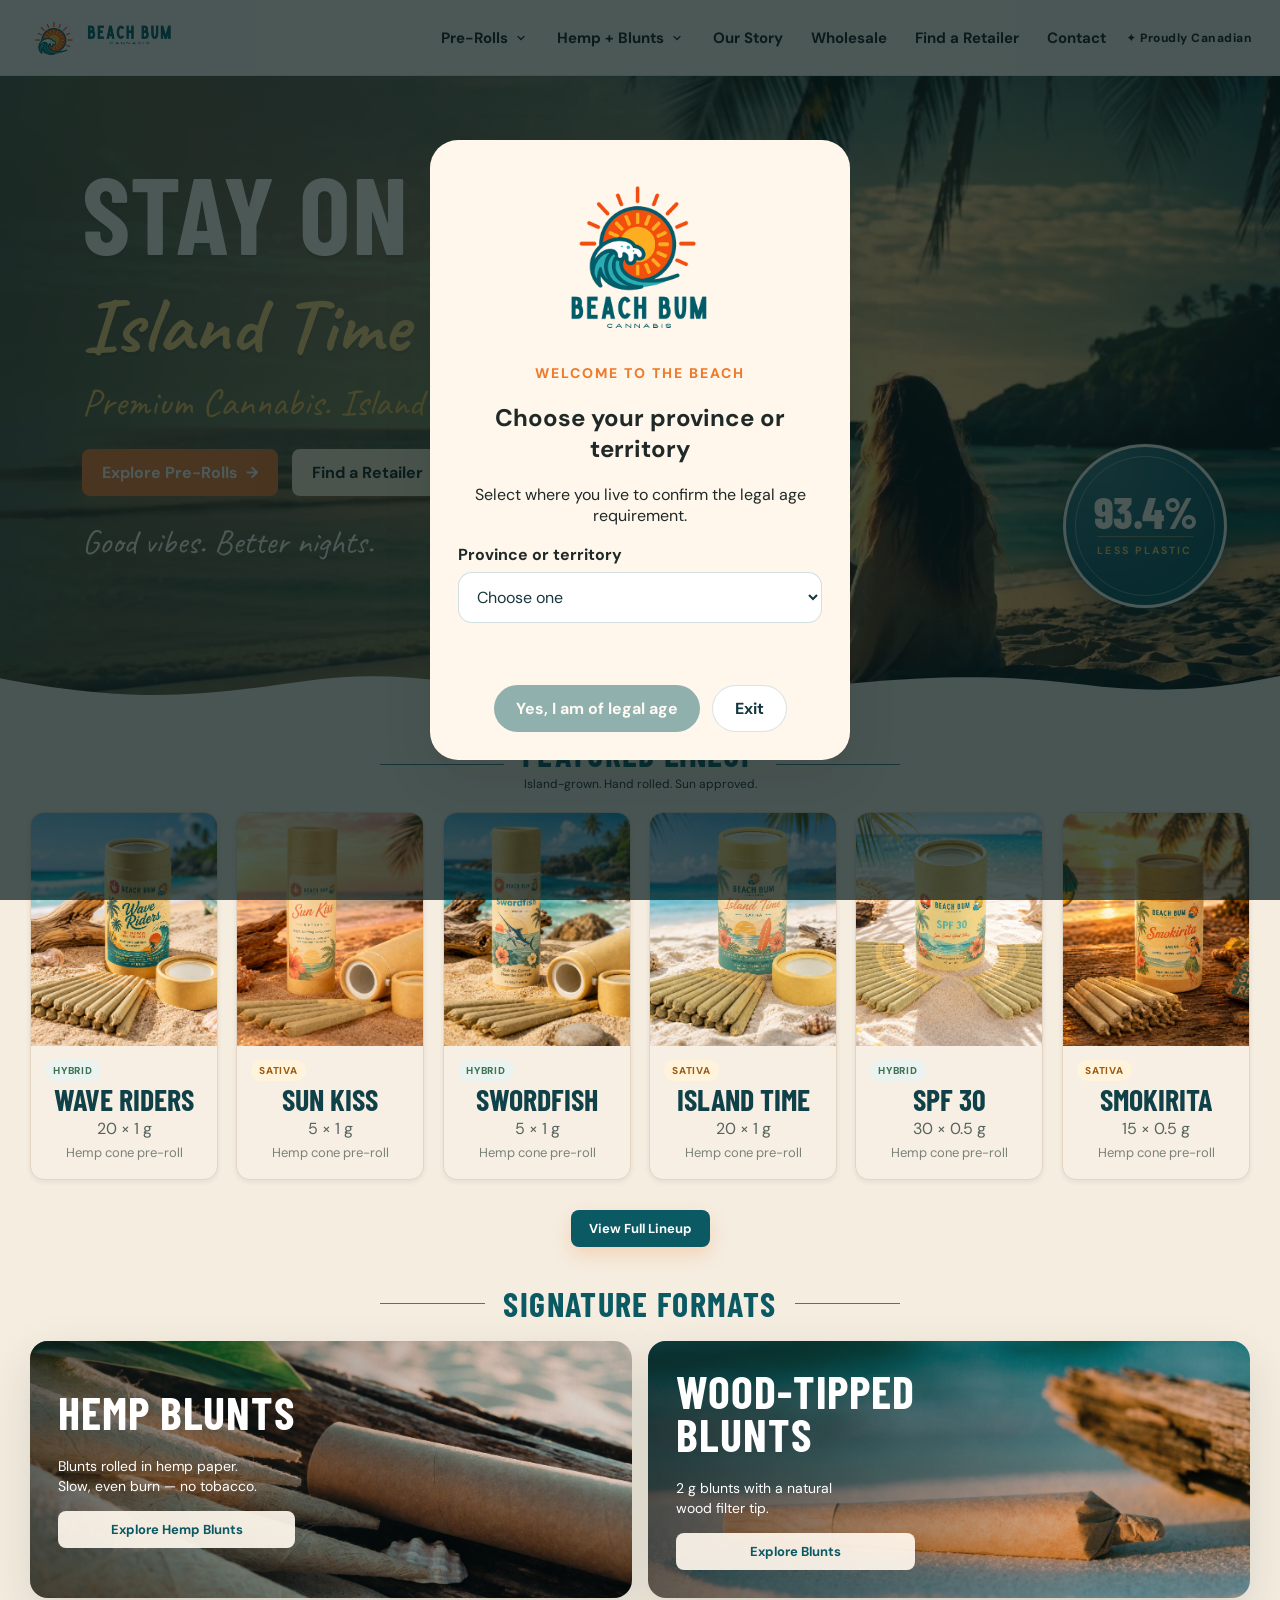
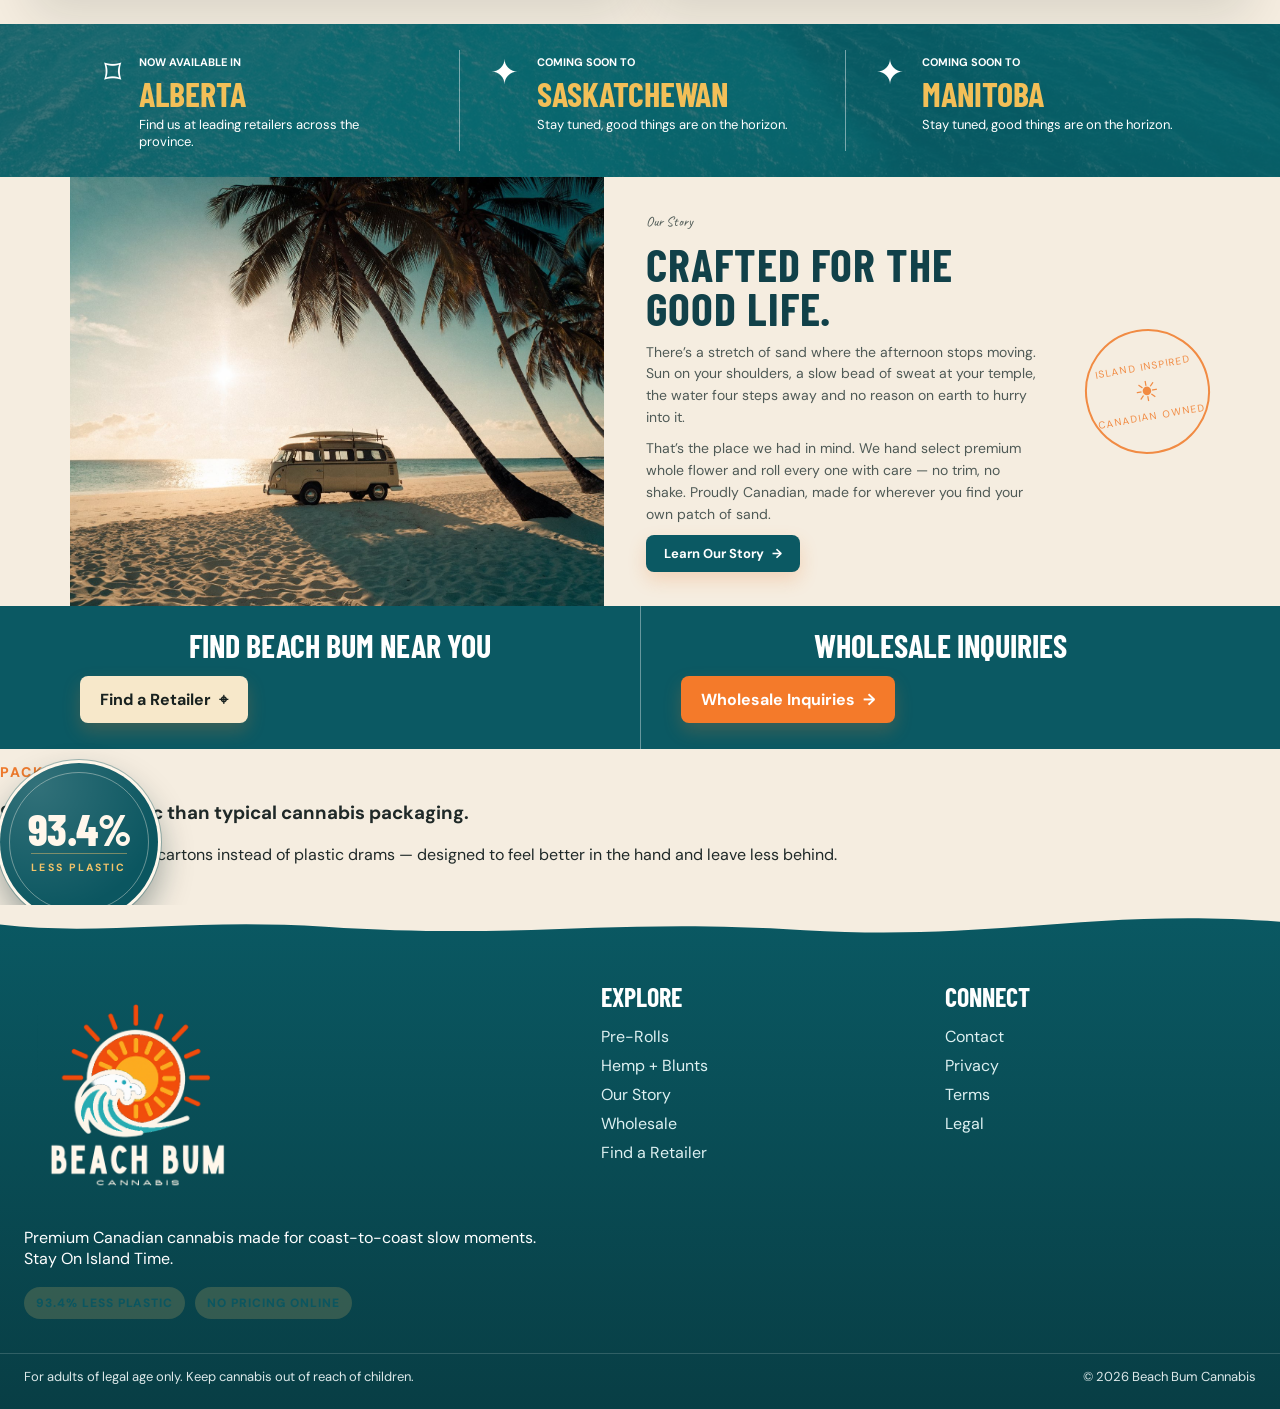
==== commit ca327788: "Add files via upload" ====
--- a/index.html
+++ b/index.html
@@ -5,4 +5,4 @@
 <section class="province-band"><img src="assets/images/province-water.jpg" alt="" aria-hidden="true"><div class="province-grid"><article><span class="province-icon">⌑</span><div><small>Now available in</small><h3>Alberta</h3><p>Find us at leading retailers across the province.</p></div></article><article><span class="province-icon">✦</span><div><small>Coming soon to</small><h3>Saskatchewan</h3><p>Stay tuned, good things are on the horizon.</p></div></article><article><span class="province-icon">✦</span><div><small>Coming soon to</small><h3>Manitoba</h3><p>Stay tuned, good things are on the horizon.</p></div></article></div></section>
 <section class="story-block"><div class="story-photo"><img src="assets/images/story-van.jpg" alt="Beach Bum van beside the shore"></div><div class="story-copy"><p class="script-orange">Our Story</p><h2>Crafted for the good life.</h2><p>There’s a stretch of sand where the afternoon stops moving. Sun on your shoulders, a slow bead of sweat at your temple, the water four steps away and no reason on earth to hurry into it.</p><p>That’s the place we had in mind. We hand select premium whole flower and roll every one with care — no trim, no shake. Proudly Canadian, made for wherever you find your own patch of sand.</p><a class="button dark compact" href="about.html">Learn Our Story <span>→</span></a></div><div class="story-seal"><span>Island Inspired</span><strong>☀</strong><span>Canadian Owned</span></div></section>
 <section class="bottom-cta-band"><div><h2>Find Beach Bum Near You</h2><a class="button ghost-light" href="retailers.html">Find a Retailer <span>⌖</span></a></div><div><h2>Wholesale Inquiries</h2><a class="button" href="wholesale.html">Wholesale Inquiries <span>→</span></a></div></section>
-</main><footer><div class="footer-wave"></div><div class="footer-inner"><div class="footer-brand"><img src="assets/images/logo-light.png" alt="Beach Bum Cannabis"><p>Premium Canadian cannabis made for coast-to-coast slow moments. Stay On Island Time.</p><div class="mini-badges"><span class="mini-badge">93.4% less plastic</span><span class="mini-badge">No pricing online</span></div></div><div><h4>Explore</h4><a href="products.html">Pre-Rolls</a><a href="formats.html">Hemp + Blunts</a><a href="about.html">Our Story</a><a href="wholesale.html">Wholesale</a><a href="retailers.html">Find a Retailer</a></div><div><h4>Connect</h4><a href="contact.html">Contact</a><a href="privacy.html">Privacy</a><a href="terms.html">Terms</a><a href="legal.html">Legal</a></div></div><div class="legal"><span>For adults of legal age only. Keep cannabis out of reach of children.</span><span>© 2026 Beach Bum Cannabis</span></div></footer></body></html>+</main><section class="eco-band"><div class="eco-inner"><div class="sticker-badge eco-seal" aria-hidden="true"><strong>93.4%</strong><span>less plastic</span></div><div class="eco-copy"><p class="eyebrow orange">Packaging</p><h3>93.4% less plastic than typical cannabis packaging.</h3><p>Paper-led tubes and cartons instead of plastic drams — designed to feel better in the hand and leave less behind.</p></div></div></section><footer><div class="footer-wave"></div><div class="footer-inner"><div class="footer-brand"><img src="assets/images/logo-light.png" alt="Beach Bum Cannabis"><p>Premium Canadian cannabis made for coast-to-coast slow moments. Stay On Island Time.</p><div class="mini-badges"><span class="mini-badge">93.4% less plastic</span><span class="mini-badge">No pricing online</span></div></div><div><h4>Explore</h4><a href="products.html">Pre-Rolls</a><a href="formats.html">Hemp + Blunts</a><a href="about.html">Our Story</a><a href="wholesale.html">Wholesale</a><a href="retailers.html">Find a Retailer</a></div><div><h4>Connect</h4><a href="contact.html">Contact</a><a href="privacy.html">Privacy</a><a href="terms.html">Terms</a><a href="legal.html">Legal</a></div></div><div class="legal"><span>For adults of legal age only. Keep cannabis out of reach of children.</span><span>© 2026 Beach Bum Cannabis</span></div></footer></body></html>
--- a/assets/styles.css
+++ b/assets/styles.css
@@ -196,3 +196,11 @@
   .showcase-grid.six-up .product-card .card-image img,.product-grid .product-card .card-image img{transition:none}
   .showcase-grid.six-up .product-card:hover,.product-grid .product-card:hover{transform:none}
 }
+
+
+/* v11.4: eco figure is now 93.4% — size the numeral to fit the disc */
+.sticker-badge strong{font-size:44px;letter-spacing:-.01em}
+.sticker-badge span{min-width:96px}
+.sticker-badge.small strong{font-size:34px}
+.sticker-badge.side strong{font-size:38px}
+@media(max-width:860px){.sticker-badge strong{font-size:34px}.sticker-badge span{min-width:76px}}
